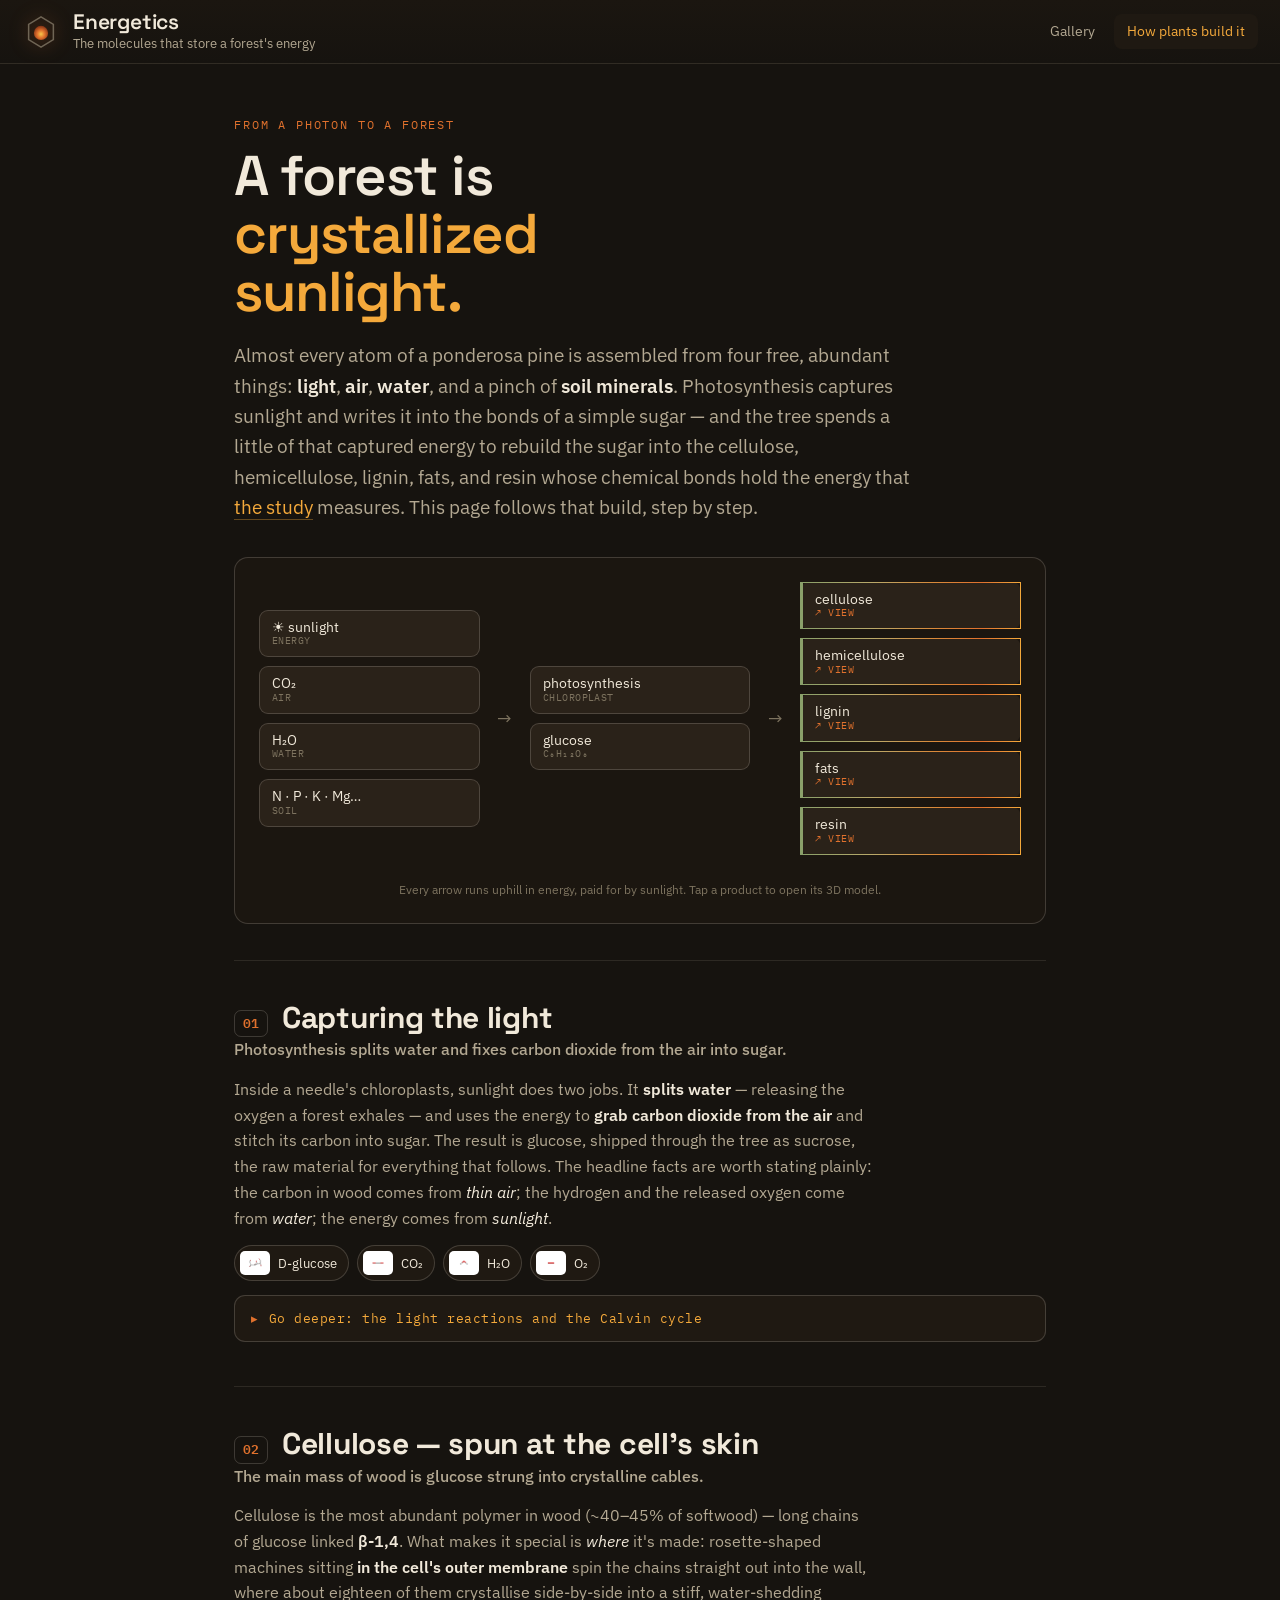
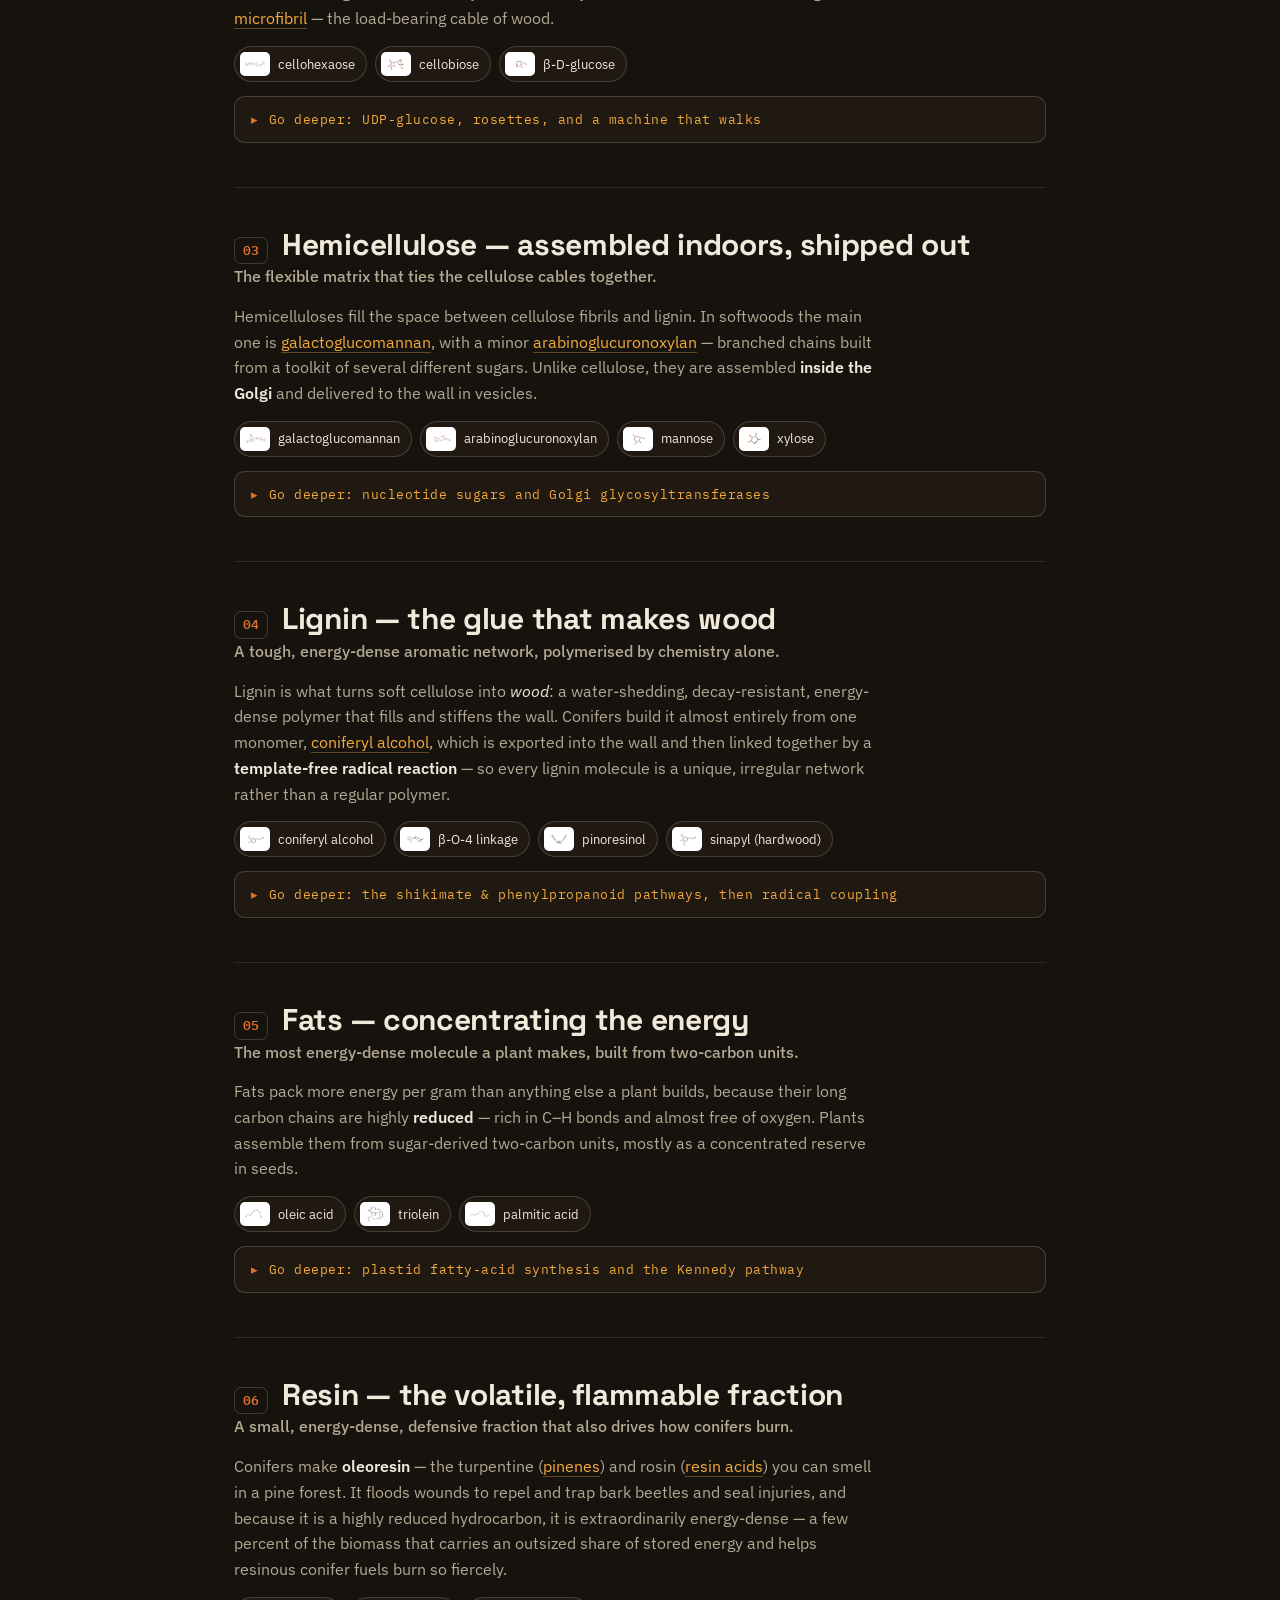
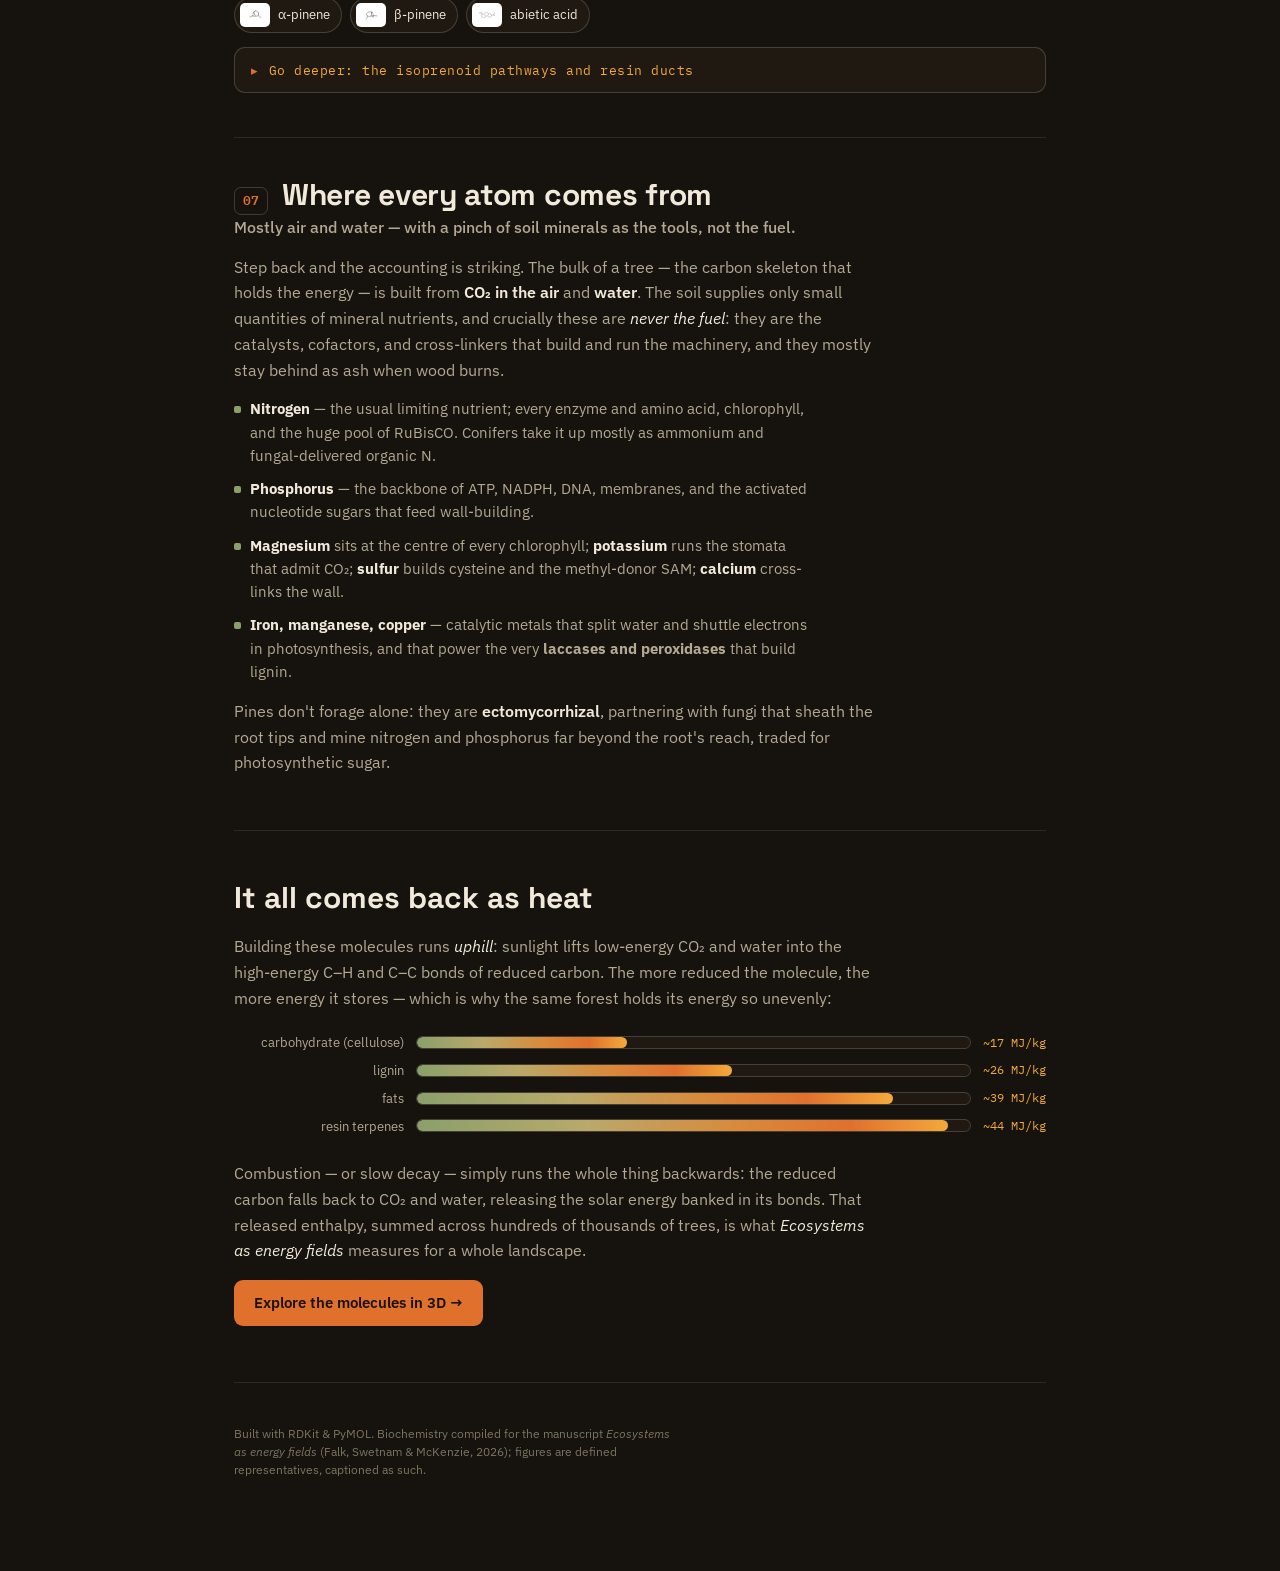
==== docs/learn.html @ 289933a5 "Add 'How plants build it' explainer page A layered biosynthesis page (docs/learn.html) covering phot" ====
<!DOCTYPE html>
<html lang="en">
<head>
<meta charset="utf-8">
<meta name="viewport" content="width=device-width, initial-scale=1">
<title>How plants build it — Energetics</title>
<meta name="description" content="How a conifer forest builds its energy-storing molecules — cellulose, hemicellulose, lignin, fats, and resin — from sunlight, air, water, and soil. Photosynthesis and the biosynthetic pathways behind 'Ecosystems as energy fields'.">
<link rel="icon" href="data:image/svg+xml,%3Csvg xmlns='http://www.w3.org/2000/svg' viewBox='0 0 40 40'%3E%3Cpolygon points='20,4 33,12 33,28 20,36 7,28 7,12' fill='none' stroke='%236f6555' stroke-width='2'/%3E%3Ccircle cx='20' cy='21' r='7.5' fill='%23e0712d'/%3E%3C/svg%3E">
<link rel="preconnect" href="https://fonts.googleapis.com">
<link rel="preconnect" href="https://fonts.gstatic.com" crossorigin>
<link href="https://fonts.googleapis.com/css2?family=Space+Grotesk:wght@400;500;600;700&family=IBM+Plex+Sans:wght@400;500;600&family=IBM+Plex+Mono:wght@400;500;600&display=swap" rel="stylesheet">
<link rel="stylesheet" href="style.css">
</head>
<body class="doc">

<header class="topbar">
  <a class="brand" href="index.html">
    <svg class="mark" viewBox="0 0 40 40" aria-hidden="true">
      <defs><radialGradient id="ember" cx="50%" cy="58%" r="60%">
        <stop offset="0%" stop-color="#f6c64b"/><stop offset="45%" stop-color="#e0712d"/><stop offset="100%" stop-color="#7c2d12"/>
      </radialGradient></defs>
      <polygon points="20,4 33,12 33,28 20,36 7,28 7,12" fill="none" stroke="#6f6555" stroke-width="1.6"/>
      <circle cx="20" cy="21" r="7.5" fill="url(#ember)"/>
    </svg>
    <div class="brand-text"><h1>Energetics</h1><p>The molecules that store a forest's energy</p></div>
  </a>
  <nav class="topnav">
    <a href="index.html">Gallery</a>
    <a href="learn.html" aria-current="page">How plants build it</a>
  </nav>
</header>

<main class="doc-main">

  <!-- HERO: the thesis -->
  <section class="hero">
    <p class="eyebrow">From a photon to a forest</p>
    <h2 class="hero-title">A forest is <em>crystallized sunlight.</em></h2>
    <p class="lede">
      Almost every atom of a ponderosa pine is assembled from four free, abundant things:
      <strong>light</strong>, <strong>air</strong>, <strong>water</strong>, and a pinch of
      <strong>soil minerals</strong>. Photosynthesis captures sunlight and writes it into the bonds of
      a simple sugar — and the tree spends a little of that captured energy to rebuild the sugar into
      the cellulose, hemicellulose, lignin, fats, and resin whose chemical bonds hold the energy that
      <a href="index.html">the study</a> measures. This page follows that build, step by step.
    </p>

    <figure class="flow" aria-label="Inputs become glucose, which becomes the energy-storing molecules of wood">
      <div class="flow-col flow-in">
        <span class="node n-sun">☀ sunlight<small>energy</small></span>
        <span class="node n-air">CO₂<small>air</small></span>
        <span class="node n-water">H₂O<small>water</small></span>
        <span class="node n-soil">N · P · K · Mg…<small>soil</small></span>
      </div>
      <span class="flow-link" aria-hidden="true"></span>
      <div class="flow-col flow-mid">
        <span class="node n-photo">photosynthesis<small>chloroplast</small></span>
        <span class="node n-glucose">glucose<small>C₆H₁₂O₆</small></span>
      </div>
      <span class="flow-link" aria-hidden="true"></span>
      <div class="flow-col flow-out">
        <a class="node out" href="index.html#cellohexaose">cellulose<small>↗ view</small></a>
        <a class="node out" href="index.html#ggm_compact">hemicellulose<small>↗ view</small></a>
        <a class="node out" href="index.html#lignin_bo4">lignin<small>↗ view</small></a>
        <a class="node out" href="index.html#triolein">fats<small>↗ view</small></a>
        <a class="node out" href="index.html#abietic_acid">resin<small>↗ view</small></a>
      </div>
      <figcaption>Every arrow runs uphill in energy, paid for by sunlight. Tap a product to open its 3D model.</figcaption>
    </figure>
  </section>

  <!-- 1. PHOTOSYNTHESIS -->
  <section class="chapter" id="photosynthesis">
    <div class="chapter-head"><span class="step">01</span><h3>Capturing the light</h3></div>
    <p class="standfirst">Photosynthesis splits water and fixes carbon dioxide from the air into sugar.</p>
    <p>
      Inside a needle's chloroplasts, sunlight does two jobs. It <strong>splits water</strong> — releasing
      the oxygen a forest exhales — and uses the energy to <strong>grab carbon dioxide from the air</strong>
      and stitch its carbon into sugar. The result is glucose, shipped through the tree as sucrose, the raw
      material for everything that follows. The headline facts are worth stating plainly: the carbon in wood
      comes from <em>thin air</em>; the hydrogen and the released oxygen come from <em>water</em>; the energy
      comes from <em>sunlight</em>.
    </p>
    <p class="molchips">
      <a class="molref" href="index.html#glc_open"><img src="img/glc_open.png" alt="">D-glucose</a>
      <a class="molref" href="index.html#co2"><img src="img/co2.png" alt="">CO₂</a>
      <a class="molref" href="index.html#h2o"><img src="img/h2o.png" alt="">H₂O</a>
      <a class="molref" href="index.html#o2"><img src="img/o2.png" alt="">O₂</a>
    </p>
    <details>
      <summary>Go deeper: the light reactions and the Calvin cycle</summary>
      <p>
        The chloroplast separates the work into two stages. In the <strong>light reactions</strong> (on the
        thylakoid membranes), chlorophyll — a porphyrin ring with a single <strong>magnesium</strong> ion at
        its heart — funnels light to two reaction centres. At Photosystem II a manganese cluster (Mn₄CaO₅)
        splits water: <span class="eq">2 H₂O → O₂ + 4 H⁺ + 4 e⁻</span>. The electrons run a "Z-scheme"
        (PSII → plastoquinone → cytochrome b6f → the copper protein plastocyanin → Photosystem I → ferredoxin),
        building <strong>NADPH</strong>, while the proton gradient drives ATP synthase to make <strong>ATP</strong>.
      </p>
      <p>
        In the <strong>Calvin cycle</strong> (in the surrounding stroma), the enzyme <strong>RuBisCO</strong>
        attaches CO₂ to a five-carbon acceptor; the product splits into two molecules of 3-phosphoglycerate,
        which ATP and NADPH reduce to the three-carbon sugar G3P. That reduction is the exact moment solar
        energy becomes chemical-bond energy. It takes six turns (≈18 ATP + 12 NADPH) to net one extra sugar;
        five of every six G3P are recycled to regenerate the acceptor. The triose sugar is exported to the
        cytosol and assembled into sucrose, with surplus carbon banked as starch.
      </p>
      <p class="myth"><strong>Common myth:</strong> the released O₂ does <em>not</em> come from CO₂ — it comes
        from the water that is split at Photosystem II.</p>
    </details>
  </section>

  <!-- 2. CELLULOSE -->
  <section class="chapter" id="cellulose">
    <div class="chapter-head"><span class="step">02</span><h3>Cellulose — spun at the cell's skin</h3></div>
    <p class="standfirst">The main mass of wood is glucose strung into crystalline cables.</p>
    <p>
      Cellulose is the most abundant polymer in wood (~40–45% of softwood) — long chains of glucose linked
      <strong>β-1,4</strong>. What makes it special is <em>where</em> it's made: rosette-shaped machines sitting
      <strong>in the cell's outer membrane</strong> spin the chains straight out into the wall, where about
      eighteen of them crystallise side-by-side into a stiff, water-shedding
      <a class="inline-link" href="index.html#cellohexaose">microfibril</a> — the load-bearing cable of wood.
    </p>
    <p class="molchips">
      <a class="molref" href="index.html#cellohexaose"><img src="img/cellohexaose.png" alt="">cellohexaose</a>
      <a class="molref" href="index.html#cellobiose"><img src="img/cellobiose.png" alt="">cellobiose</a>
      <a class="molref" href="index.html#bdglc"><img src="img/bdglc.png" alt="">β-D-glucose</a>
    </p>
    <details>
      <summary>Go deeper: UDP-glucose, rosettes, and a machine that walks</summary>
      <p>
        The actual building block isn't free glucose but <strong>UDP-glucose</strong> — "activated" glucose
        carrying its own reactive energy (made from sucrose by sucrose synthase, though recent work shows other
        routes can supply it too). Cellulose-synthase (CesA) proteins assemble into six-lobed <strong>rosettes</strong>
        in the plasma membrane — current evidence favours ≈18 subunits, built from three secondary-wall isoforms
        (conifers express the orthologous triplet in xylem). Each cycle adds one glucose to the <em>non-reducing
        end</em>, releasing UDP; because alternate units are flipped 180°, the true repeat is cellobiose, and the
        β linkage (not the α of starch) is exactly why cellulose is rigid and indigestible.
      </p>
      <p>
        As the new fibril crystallises and anchors in the wall, the resistance pushes the enzyme <em>forward</em>
        through the fluid membrane — the machine walks while the fibril stays put. Cortical microtubules beneath
        the membrane act as guide rails (via the CSI1/POM2 tether), setting the grain of the wood. This is the
        headline contrast with the matrix sugars next door, which are made indoors in the Golgi.
      </p>
    </details>
  </section>

  <!-- 3. HEMICELLULOSE -->
  <section class="chapter" id="hemicellulose">
    <div class="chapter-head"><span class="step">03</span><h3>Hemicellulose — assembled indoors, shipped out</h3></div>
    <p class="standfirst">The flexible matrix that ties the cellulose cables together.</p>
    <p>
      Hemicelluloses fill the space between cellulose fibrils and lignin. In softwoods the main one is
      <a class="inline-link" href="index.html#ggm_compact">galactoglucomannan</a>, with a minor
      <a class="inline-link" href="index.html#agx_compact">arabinoglucuronoxylan</a> — branched chains built from
      a toolkit of several different sugars. Unlike cellulose, they are assembled <strong>inside the Golgi</strong>
      and delivered to the wall in vesicles.
    </p>
    <p class="molchips">
      <a class="molref" href="index.html#ggm_compact"><img src="img/ggm_compact.png" alt="">galactoglucomannan</a>
      <a class="molref" href="index.html#agx_compact"><img src="img/agx_compact.png" alt="">arabinoglucuronoxylan</a>
      <a class="molref" href="index.html#bdman"><img src="img/bdman.png" alt="">mannose</a>
      <a class="molref" href="index.html#bdxyl"><img src="img/bdxyl.png" alt="">xylose</a>
    </p>
    <details>
      <summary>Go deeper: nucleotide sugars and Golgi glycosyltransferases</summary>
      <p>
        First the cytosol builds a set of <strong>activated nucleotide sugars</strong> from the central hub
        UDP-glucose: UDP-galactose, UDP-glucuronic acid → UDP-xylose → UDP-arabinose, plus GDP-mannose from the
        fructose-6-phosphate pool. These are imported into the Golgi, where the chains are polymerised and
        decorated. The galactoglucomannan backbone is built by a <strong>cellulose-synthase-<em>like</em></strong>
        enzyme (CSLA, using GDP-sugars) — but the xylan backbone is built by entirely different families
        (GT43/GT47), and the branches are added by yet others: galactose, 4-O-methyl-glucuronic acid (its methyl
        from the cofactor SAM), and arabinofuranose, plus O-acetyl groups from acetyl-CoA.
      </p>
      <p class="myth"><strong>Worth knowing:</strong> all these sugars share the same (CH₂O)ₙ make-up, so a
        mannose-rich matrix is no more energy-dense than a xylose-rich one. Conifer wood burns hot because of its
        <em>lignin and resin</em>, not its hemicellulose.</p>
    </details>
  </section>

  <!-- 4. LIGNIN -->
  <section class="chapter" id="lignin">
    <div class="chapter-head"><span class="step">04</span><h3>Lignin — the glue that makes wood</h3></div>
    <p class="standfirst">A tough, energy-dense aromatic network, polymerised by chemistry alone.</p>
    <p>
      Lignin is what turns soft cellulose into <em>wood</em>: a water-shedding, decay-resistant, energy-dense
      polymer that fills and stiffens the wall. Conifers build it almost entirely from one monomer,
      <a class="inline-link" href="index.html#coniferyl">coniferyl alcohol</a>, which is exported into the wall
      and then linked together by a <strong>template-free radical reaction</strong> — so every lignin molecule is
      a unique, irregular network rather than a regular polymer.
    </p>
    <p class="molchips">
      <a class="molref" href="index.html#coniferyl"><img src="img/coniferyl.png" alt="">coniferyl alcohol</a>
      <a class="molref" href="index.html#lignin_bo4"><img src="img/lignin_bo4.png" alt="">β-O-4 linkage</a>
      <a class="molref" href="index.html#lignin_bb"><img src="img/lignin_bb.png" alt="">pinoresinol</a>
      <a class="molref" href="index.html#sinapyl"><img src="img/sinapyl.png" alt="">sinapyl (hardwood)</a>
    </p>
    <details>
      <summary>Go deeper: the shikimate &amp; phenylpropanoid pathways, then radical coupling</summary>
      <p>
        <strong>Stage 1 — make the amino acid.</strong> In plastids, the seven-step shikimate pathway condenses
        two photosynthetic intermediates (PEP and erythrose-4-phosphate) into the amino acid
        <strong>phenylalanine</strong> (its nitrogen drawn from soil). Animals lack this pathway — which is why
        phenylalanine is "essential" in our diet, and why the herbicide glyphosate, which blocks one shikimate
        enzyme, kills plants but not us.
      </p>
      <p>
        <strong>Stage 2 — the phenylpropanoid trunk.</strong> PAL strips the amino group (→ cinnamic acid); a
        P450 enzyme adds a hydroxyl (→ p-coumaric acid, using O₂); 4CL attaches coenzyme A.
        <strong>Stage 3 — the monolignol branch.</strong> A methyl group from the cofactor SAM installs the single
        methoxyl that defines a <em>guaiacyl</em> unit, and two NADPH-driven reductions finish
        <strong>coniferyl alcohol</strong>. Softwoods make essentially no <a class="inline-link" href="index.html#sinapyl">sinapyl
        (syringyl) alcohol</a> because they lack the enzyme F5H — which is exactly why softwood lignin is guaiacyl-rich.
      </p>
      <p>
        <strong>In the wall</strong>, copper <strong>laccases</strong> (using O₂) and iron
        <strong>peroxidases</strong> (using H₂O₂) pull one electron off each monomer's phenol, making a radical;
        two radicals couple — most often at the <a class="inline-link" href="index.html#lignin_bo4">β-O-4 ether</a>,
        also β-5, β-β, and 5-5. There's no DNA template, so the bonds form by chemistry alone, giving a different,
        irregular network every time — though "dirigent" proteins can steer specific couplings (such as the
        symmetric <a class="inline-link" href="index.html#lignin_bb">pinoresinol</a>). Because lignin's aromatic
        rings are far more reduced than sugar rings, it is the most energy-dense major fraction of wood
        (~23–26 MJ/kg).
      </p>
    </details>
  </section>

  <!-- 5. FATS -->
  <section class="chapter" id="fats">
    <div class="chapter-head"><span class="step">05</span><h3>Fats — concentrating the energy</h3></div>
    <p class="standfirst">The most energy-dense molecule a plant makes, built from two-carbon units.</p>
    <p>
      Fats pack more energy per gram than anything else a plant builds, because their long carbon chains are
      highly <strong>reduced</strong> — rich in C–H bonds and almost free of oxygen. Plants assemble them from
      sugar-derived two-carbon units, mostly as a concentrated reserve in seeds.
    </p>
    <p class="molchips">
      <a class="molref" href="index.html#oleic_acid"><img src="img/oleic_acid.png" alt="">oleic acid</a>
      <a class="molref" href="index.html#triolein"><img src="img/triolein.png" alt="">triolein</a>
      <a class="molref" href="index.html#palmitic_acid"><img src="img/palmitic_acid.png" alt="">palmitic acid</a>
    </p>
    <details>
      <summary>Go deeper: plastid fatty-acid synthesis and the Kennedy pathway</summary>
      <p>
        Sugar is broken down to <strong>acetyl-CoA</strong>, and fatty acids are built <strong>inside the
        plastid</strong> by a bacteria-like assembly line. The committed step is acetyl-CoA carboxylase (making
        malonyl-CoA); condensing enzymes then add two carbons per cycle — each followed by NADPH-driven reductions
        — up to 16- and 18-carbon saturated chains. The first double bond, which makes
        <a class="inline-link" href="index.html#oleic_acid">oleic acid</a>, is added by a separate soluble
        <strong>stearoyl-ACP Δ9 desaturase</strong>. The chains are then exported to the endoplasmic reticulum
        and assembled three-at-a-time onto a glycerol backbone (the Kennedy pathway) to make a
        <a class="inline-link" href="index.html#triolein">triacylglycerol</a>, stored in oil bodies. Conifers add
        an unusual signature: a Δ5 desaturase makes "pinolenic"-type fatty acids found almost nowhere else.
      </p>
      <p class="myth"><strong>Why so energy-rich:</strong> combustion energy tracks how reduced a molecule is.
        Fats yield ~37–39 kJ/g versus ~16–17 kJ/g for carbohydrates, whose ring carbons already each carry an
        oxygen.</p>
    </details>
  </section>

  <!-- 6. EXTRACTIVES -->
  <section class="chapter" id="extractives">
    <div class="chapter-head"><span class="step">06</span><h3>Resin — the volatile, flammable fraction</h3></div>
    <p class="standfirst">A small, energy-dense, defensive fraction that also drives how conifers burn.</p>
    <p>
      Conifers make <strong>oleoresin</strong> — the turpentine (<a class="inline-link" href="index.html#alpha_pinene">pinenes</a>)
      and rosin (<a class="inline-link" href="index.html#abietic_acid">resin acids</a>) you can smell in a pine
      forest. It floods wounds to repel and trap bark beetles and seal injuries, and because it is a highly
      reduced hydrocarbon, it is extraordinarily energy-dense — a few percent of the biomass that carries an
      outsized share of stored energy and helps resinous conifer fuels burn so fiercely.
    </p>
    <p class="molchips">
      <a class="molref" href="index.html#alpha_pinene"><img src="img/alpha_pinene.png" alt="">α-pinene</a>
      <a class="molref" href="index.html#beta_pinene"><img src="img/beta_pinene.png" alt="">β-pinene</a>
      <a class="molref" href="index.html#abietic_acid"><img src="img/abietic_acid.png" alt="">abietic acid</a>
    </p>
    <details>
      <summary>Go deeper: the isoprenoid pathways and resin ducts</summary>
      <p>
        Terpenoids are built from a universal five-carbon unit (isopentenyl diphosphate) made by two routes — the
        <strong>MEP pathway</strong> in plastids and the <strong>MVA pathway</strong> in the cytosol. Joining these
        units gives a C10 precursor that <em>terpene synthases</em> cyclise into the
        <a class="inline-link" href="index.html#alpha_pinene">pinenes</a> (conifer versions unusually need
        manganese), and a C20 precursor that a bifunctional diterpene synthase folds into abietadiene; cytochrome
        P450 enzymes then oxidise it to <a class="inline-link" href="index.html#abietic_acid">resin acids</a> like
        abietic acid. The finished oleoresin is stored under pressure in a network of <strong>resin ducts</strong>
        lined by living cells, and the whole system is switched up by wound signals (jasmonate) — making resin a
        regulated immune response. At ~40–44 MJ/kg, in the range of petroleum fuels, it is costly to make, so the
        tree is deliberately banking captured energy into a high-density defensive reserve.
      </p>
    </details>
  </section>

  <!-- 7. NUTRIENTS -->
  <section class="chapter" id="nutrients">
    <div class="chapter-head"><span class="step">07</span><h3>Where every atom comes from</h3></div>
    <p class="standfirst">Mostly air and water — with a pinch of soil minerals as the tools, not the fuel.</p>
    <p>
      Step back and the accounting is striking. The bulk of a tree — the carbon skeleton that holds the energy —
      is built from <strong>CO₂ in the air</strong> and <strong>water</strong>. The soil supplies only small
      quantities of mineral nutrients, and crucially these are <em>never the fuel</em>: they are the catalysts,
      cofactors, and cross-linkers that build and run the machinery, and they mostly stay behind as ash when wood
      burns.
    </p>
    <ul class="nutrients">
      <li><b>Nitrogen</b> — the usual limiting nutrient; every enzyme and amino acid, chlorophyll, and the huge
        pool of RuBisCO. Conifers take it up mostly as ammonium and fungal-delivered organic N.</li>
      <li><b>Phosphorus</b> — the backbone of ATP, NADPH, DNA, membranes, and the activated nucleotide sugars that
        feed wall-building.</li>
      <li><b>Magnesium</b> sits at the centre of every chlorophyll; <b>potassium</b> runs the stomata that admit
        CO₂; <b>sulfur</b> builds cysteine and the methyl-donor SAM; <b>calcium</b> cross-links the wall.</li>
      <li><b>Iron, manganese, copper</b> — catalytic metals that split water and shuttle electrons in
        photosynthesis, and that power the very <strong>laccases and peroxidases</strong> that build lignin.</li>
    </ul>
    <p>
      Pines don't forage alone: they are <strong>ectomycorrhizal</strong>, partnering with fungi that sheath the
      root tips and mine nitrogen and phosphorus far beyond the root's reach, traded for photosynthetic sugar.
    </p>
  </section>

  <!-- CLOSING: energy tie-back -->
  <section class="closing">
    <h3>It all comes back as heat</h3>
    <p>
      Building these molecules runs <em>uphill</em>: sunlight lifts low-energy CO₂ and water into the high-energy
      C–H and C–C bonds of reduced carbon. The more reduced the molecule, the more energy it stores — which is why
      the same forest holds its energy so unevenly:
    </p>
    <div class="hhv-compare" aria-label="Approximate higher heating value by component">
      <div class="hhv-row"><span class="hhv-lab">carbohydrate (cellulose)</span><span class="hhv-bar"><i style="width:38%"></i></span><span class="hhv-val">~17 MJ/kg</span></div>
      <div class="hhv-row"><span class="hhv-lab">lignin</span><span class="hhv-bar"><i style="width:57%"></i></span><span class="hhv-val">~26 MJ/kg</span></div>
      <div class="hhv-row"><span class="hhv-lab">fats</span><span class="hhv-bar"><i style="width:86%"></i></span><span class="hhv-val">~39 MJ/kg</span></div>
      <div class="hhv-row"><span class="hhv-lab">resin terpenes</span><span class="hhv-bar"><i style="width:96%"></i></span><span class="hhv-val">~44 MJ/kg</span></div>
    </div>
    <p>
      Combustion — or slow decay — simply runs the whole thing backwards: the reduced carbon falls back to CO₂
      and water, releasing the solar energy banked in its bonds. That released enthalpy, summed across hundreds of
      thousands of trees, is what <em>Ecosystems as energy fields</em> measures for a whole landscape.
    </p>
    <p class="closing-cta">
      <a class="btn-primary" href="index.html">Explore the molecules in 3D →</a>
    </p>
  </section>

  <footer class="doc-foot">
    <p>Built with RDKit &amp; PyMOL. Biochemistry compiled for the manuscript
       <em>Ecosystems as energy fields</em> (Falk, Swetnam &amp; McKenzie, 2026); figures are defined
       representatives, captioned as such.</p>
  </footer>

</main>
</body>
</html>
---- docs/style.css ----
/* Energetics — heartwood-char palette, ember = energy, moss = living biomass.
   Type: Space Grotesk (display) · IBM Plex Sans (UI) · IBM Plex Mono (data). */

:root{
  --char:#16130f;        /* burnt-heartwood near-black (app bg) */
  --bark:#1f1912;        /* panel */
  --bark-2:#2a2219;      /* raised / hover */
  --bark-3:#352b20;      /* active */
  --paper:#f1e9da;       /* warm pale text */
  --paper-dim:#b3a892;   /* muted text */
  --paper-faint:#7d735f; /* faintest text */
  --line:rgba(241,233,218,.10);
  --line-2:rgba(241,233,218,.18);

  --ember:#e0712d;       /* primary accent — energy/fire */
  --flame:#f4a93b;       /* hot highlight */
  --moss:#8aa06a;        /* living biomass / low-energy */

  --radius:10px;
  --sidebar-w:300px;
  --topbar-h:64px;

  /* energy gradient: cool moss (structural carbs) -> hot ember (lipids/terpenes) */
  --grad-energy:linear-gradient(90deg,#8aa06a 0%,#b9a96a 32%,#d98a3a 60%,#e0712d 82%,#f4a93b 100%);
}

*{box-sizing:border-box}
html,body{height:100%}
body{
  margin:0; background:var(--char); color:var(--paper);
  font-family:"IBM Plex Sans",system-ui,sans-serif;
  font-size:15px; line-height:1.5; -webkit-font-smoothing:antialiased;
  text-rendering:optimizeLegibility;
}
h1,h2{font-family:"Space Grotesk",sans-serif; margin:0; font-weight:600; letter-spacing:-.01em}
a{color:inherit}
::selection{background:rgba(224,113,45,.32)}

/* ---------- top bar ---------- */
.topbar{
  height:var(--topbar-h); display:flex; align-items:center; justify-content:space-between;
  gap:16px; padding:0 22px; border-bottom:1px solid var(--line);
  background:linear-gradient(180deg,#1b1610,#16130f);
  position:sticky; top:0; z-index:20;
}
.brand{display:flex; align-items:center; gap:13px; min-width:0}
.mark{width:38px; height:38px; flex:0 0 auto; filter:drop-shadow(0 0 10px rgba(224,113,45,.35))}
.brand-text h1{font-size:21px; line-height:1}
.brand-text p{margin:2px 0 0; font-size:12.5px; color:var(--paper-dim)}
.topbar-meta{display:flex; align-items:center; gap:18px; flex:0 0 auto}
.meta-stat{font-family:"IBM Plex Mono",monospace; font-size:11.5px; color:var(--paper-faint);
  text-transform:uppercase; letter-spacing:.08em}
.paper-link{font-size:13px; color:var(--paper-dim); text-decoration:none; padding-bottom:1px;
  border-bottom:1px solid var(--line-2); transition:color .15s,border-color .15s}
.paper-link:hover{color:var(--flame); border-color:var(--flame)}

/* ---------- layout ---------- */
.layout{display:grid; grid-template-columns:var(--sidebar-w) 1fr; height:calc(100vh - var(--topbar-h))}

/* ---------- sidebar ---------- */
.sidebar{border-right:1px solid var(--line); background:var(--bark);
  display:flex; flex-direction:column; min-height:0}
.search-wrap{padding:14px 14px 10px}
#search{
  width:100%; padding:9px 12px; border-radius:8px; border:1px solid var(--line-2);
  background:var(--char); color:var(--paper); font-family:inherit; font-size:13.5px;
}
#search::placeholder{color:var(--paper-faint)}
#search:focus{outline:none; border-color:var(--ember); box-shadow:0 0 0 3px rgba(224,113,45,.14)}

.nav{overflow-y:auto; flex:1; padding:2px 8px 10px; scrollbar-width:thin;
  scrollbar-color:var(--bark-3) transparent}
.nav::-webkit-scrollbar{width:9px}
.nav::-webkit-scrollbar-thumb{background:var(--bark-3); border-radius:8px}

.cat{margin-top:10px}
.cat-head{display:flex; align-items:center; gap:8px; padding:5px 8px 5px 6px;
  font-family:"IBM Plex Mono",monospace; font-size:10.5px; letter-spacing:.11em;
  text-transform:uppercase; color:var(--paper-dim)}
.cat-dot{width:8px; height:8px; border-radius:2px; flex:0 0 auto}
.cat-count{margin-left:auto; color:var(--paper-faint); font-size:10px}

.mol{display:flex; align-items:center; gap:10px; width:100%; text-align:left;
  padding:7px 8px; border-radius:8px; border:1px solid transparent; cursor:pointer;
  background:transparent; color:var(--paper); font-family:inherit; transition:background .12s,border-color .12s}
.mol:hover{background:var(--bark-2)}
.mol.active{background:var(--bark-3); border-color:var(--line-2)}
.mol-thumb{width:38px; height:30px; border-radius:5px; flex:0 0 auto; object-fit:cover;
  background:#fff; border:1px solid var(--line-2)}
.mol-meta{min-width:0; flex:1; display:flex; flex-direction:column; gap:1px}
.mol-nm{font-size:13px; line-height:1.2; white-space:nowrap; overflow:hidden; text-overflow:ellipsis}
.mol-fm{font-family:"IBM Plex Mono",monospace; font-size:10.5px; color:var(--paper-faint);
  white-space:nowrap; overflow:hidden; text-overflow:ellipsis}
.mol-energy{width:4px; align-self:stretch; border-radius:3px; flex:0 0 auto; opacity:.85}

.sidebar-foot{margin:0; padding:10px 14px; border-top:1px solid var(--line);
  font-size:11px; color:var(--paper-faint); display:flex; align-items:center; gap:6px}
.legend-swatch{display:inline-block; width:46px; height:7px; border-radius:4px; background:var(--grad-energy)}

/* ---------- stage ---------- */
.stage{display:flex; flex-direction:column; min-width:0; min-height:0}
.stage-head{display:flex; align-items:flex-start; justify-content:space-between; gap:16px;
  padding:16px 22px 12px}
.mol-id{min-width:0}
#molName{font-size:22px; line-height:1.15}
.mol-sub{display:flex; align-items:center; gap:12px; margin-top:5px; flex-wrap:wrap}
.formula{font-family:"IBM Plex Mono",monospace; font-size:13px; color:var(--flame)}
.tag{font-family:"IBM Plex Mono",monospace; font-size:10.5px; letter-spacing:.07em; text-transform:uppercase;
  color:var(--paper-dim); border:1px solid var(--line-2); border-radius:99px; padding:2px 9px}

.engine-toggle{display:inline-flex; background:var(--bark); border:1px solid var(--line-2);
  border-radius:9px; padding:3px; flex:0 0 auto}
.eng{font-family:"IBM Plex Mono",monospace; font-size:12px; color:var(--paper-dim);
  background:transparent; border:0; padding:6px 13px; border-radius:6px; cursor:pointer; transition:.14s}
.eng:hover{color:var(--paper)}
.eng[aria-pressed="true"]{background:var(--ember); color:#1a1208; font-weight:600}

/* viewer */
.viewport{position:relative; flex:1; margin:0 22px; border-radius:var(--radius);
  border:1px solid var(--line-2); overflow:hidden; min-height:240px;
  background:#0d0b08;}
body[data-viewer-bg="light"] .viewport{background:#fbfaf7}
.engine-host{position:absolute; inset:0}
.engine-host canvas{display:block}
/* tame Mol*'s own chrome inside our embedded host — we provide our own controls */
.engine-host .msp-viewport-controls,
.engine-host .msp-viewport-top-right-controls{display:none !important}
.viewport-empty{position:absolute; inset:0; display:flex; flex-direction:column; gap:12px;
  align-items:center; justify-content:center; color:var(--paper-faint); text-align:center; padding:24px}
.viewport-empty p{max-width:280px; margin:0; font-size:13.5px}

.stage-controls{display:flex; align-items:center; gap:8px; padding:12px 22px; flex-wrap:wrap}
.ctl{font-family:"IBM Plex Sans",sans-serif; font-size:12.5px; color:var(--paper);
  background:var(--bark); border:1px solid var(--line-2); border-radius:8px; padding:7px 12px;
  cursor:pointer; text-decoration:none; transition:.14s}
.ctl:hover{background:var(--bark-2); border-color:var(--paper-faint)}
.ctl[aria-pressed="true"]{background:var(--moss); color:#15180e; border-color:transparent; font-weight:600}
.ctl-hint{margin-left:auto; font-family:"IBM Plex Mono",monospace; font-size:11px; color:var(--paper-faint)}

/* ---------- readout (signature energy gauge + facts) ---------- */
.readout{display:grid; grid-template-columns:1.1fr 1fr; gap:16px 30px; padding:6px 22px 22px;
  border-top:1px solid var(--line); margin-top:4px}
.energy{grid-column:1 / -1}
.energy-head{display:flex; align-items:baseline; justify-content:space-between; margin-bottom:8px}
.energy-head label{font-family:"IBM Plex Mono",monospace; font-size:10.5px; letter-spacing:.09em;
  text-transform:uppercase; color:var(--paper-dim)}
.hhv-num{font-family:"Space Grotesk",sans-serif; font-size:19px; font-weight:600; color:var(--flame)}
.gauge{position:relative; height:14px; border-radius:8px; background:var(--bark);
  border:1px solid var(--line-2); overflow:hidden}
.gauge-fill{position:absolute; left:0; top:0; bottom:0; width:0; border-radius:8px 0 0 8px;
  background:var(--grad-energy); transition:width .6s cubic-bezier(.2,.7,.2,1)}
.gauge-ref{position:absolute; top:-4px; bottom:-4px; width:2px; background:var(--paper);
  opacity:.55; transform:translateX(-1px)}
.gauge-ref::after{content:"whole-tree mean"; position:absolute; top:-15px; left:50%;
  transform:translateX(-50%); white-space:nowrap; font-family:"IBM Plex Mono",monospace;
  font-size:9px; color:var(--paper-faint)}
.gauge-cap{margin:7px 0 0; font-size:11.5px; color:var(--paper-faint)}

.facts{margin:0; display:grid; grid-template-columns:auto 1fr; gap:6px 14px; align-content:start}
.facts dt{font-family:"IBM Plex Mono",monospace; font-size:10.5px; letter-spacing:.06em;
  text-transform:uppercase; color:var(--paper-faint); align-self:center}
.facts dd{margin:0; font-size:13px; color:var(--paper); word-break:break-word}
.facts dd.mono{font-family:"IBM Plex Mono",monospace; font-size:11.5px; color:var(--paper-dim)}
.note{grid-column:1 / -1; margin:2px 0 0; font-size:12.5px; color:var(--paper-dim);
  border-left:2px solid var(--ember); padding-left:11px}

/* ---------- top nav (shared) ---------- */
a.brand{text-decoration:none; color:inherit}
.topnav{display:flex; gap:6px; align-items:center}
.topnav a{font-family:"IBM Plex Sans",sans-serif; font-size:13.5px; color:var(--paper-dim);
  text-decoration:none; padding:7px 13px; border-radius:8px; transition:.14s}
.topnav a:hover{color:var(--paper); background:var(--bark-2)}
.topnav a[aria-current="page"]{color:var(--flame); background:var(--bark)}

/* ===================================================================== */
/* Explainer page (learn.html)                                           */
/* ===================================================================== */
body.doc{overflow-y:auto}
.doc-main{max-width:860px; margin:0 auto; padding:0 24px 80px}

/* hero / thesis */
.hero{padding:52px 0 30px; border-bottom:1px solid var(--line)}
.eyebrow{font-family:"IBM Plex Mono",monospace; font-size:11.5px; letter-spacing:.16em;
  text-transform:uppercase; color:var(--ember); margin:0 0 14px}
.hero-title{font-size:clamp(34px,6vw,56px); line-height:1.03; letter-spacing:-.02em; max-width:14ch}
.hero-title em{font-style:normal; color:var(--flame)}
.lede{font-size:clamp(16px,2.2vw,19px); line-height:1.6; color:var(--paper-dim); max-width:62ch; margin:20px 0 0}
.lede strong{color:var(--paper); font-weight:600}
.lede a, .inline-link{color:var(--flame); text-decoration:none; border-bottom:1px solid rgba(244,169,59,.35)}
.lede a:hover, .inline-link:hover{border-color:var(--flame)}

/* flow diagram (the signature) */
.flow{display:flex; align-items:center; gap:12px; margin:34px 0 6px; padding:24px;
  background:#1b1610; border:1px solid var(--line-2); border-radius:14px; flex-wrap:wrap}
.flow-col{display:flex; flex-direction:column; gap:9px; flex:1; min-width:0}
.flow .node{position:relative; display:flex; flex-direction:column; gap:1px;
  padding:9px 12px; border-radius:9px; background:var(--bark-2); border:1px solid var(--line-2);
  font-family:"IBM Plex Sans",sans-serif; font-size:13.5px; color:var(--paper); text-decoration:none; line-height:1.15}
.flow .node small{font-family:"IBM Plex Mono",monospace; font-size:9.5px; letter-spacing:.05em;
  text-transform:uppercase; color:var(--paper-faint)}
.n-sun{border-left:3px solid var(--flame)}
.n-air{border-left:3px solid #9aa7b0}
.n-water{border-left:3px solid #6f93a8}
.n-soil{border-left:3px solid var(--moss)}
.n-photo{background:var(--bark-3); border-left:3px solid var(--ember)}
.n-glucose{background:var(--bark-3); border-left:3px solid var(--flame)}
.flow .out{border-left:3px solid transparent; border-image:var(--grad-energy) 1; transition:.14s}
.flow .out small{color:var(--ember)}
.flow .out:hover{background:var(--bark-3); transform:translateX(2px)}
.flow-link{flex:0 0 26px; align-self:center; text-align:center; color:var(--paper-faint); font-size:18px}
.flow-link::before{content:"→"}
.flow figcaption{flex-basis:100%; margin-top:14px; font-size:12px; color:var(--paper-faint); text-align:center}

/* chapters */
.chapter{padding:40px 0; border-bottom:1px solid var(--line)}
.chapter-head{display:flex; align-items:baseline; gap:14px}
.step{font-family:"IBM Plex Mono",monospace; font-size:13px; color:var(--ember); font-weight:600;
  border:1px solid var(--line-2); border-radius:7px; padding:3px 8px; flex:0 0 auto}
.chapter-head h3{font-family:"Space Grotesk",sans-serif; font-size:clamp(22px,3.4vw,30px); margin:0;
  letter-spacing:-.01em; line-height:1.1}
.standfirst{font-size:17px; color:var(--flame); margin:14px 0 10px; font-weight:500}
.chapter p{font-size:15.5px; line-height:1.66; color:var(--paper-dim); max-width:64ch; margin:0 0 14px}
.chapter p strong{color:var(--paper); font-weight:600}
.chapter p em{color:var(--paper); font-style:italic}

/* molecule cross-link chips */
.molchips{display:flex; flex-wrap:wrap; gap:8px; max-width:none !important}
.molref{display:inline-flex; align-items:center; gap:8px; padding:5px 11px 5px 5px; border-radius:99px;
  background:var(--bark); border:1px solid var(--line-2); text-decoration:none; color:var(--paper);
  font-size:12.5px; transition:.14s}
.molref img{width:30px; height:24px; object-fit:cover; border-radius:5px; background:#fff; flex:0 0 auto}
.molref:hover{background:var(--bark-2); border-color:var(--ember); color:var(--flame)}

/* "go deeper" disclosures */
details{margin:8px 0 4px; background:var(--bark); border:1px solid var(--line-2); border-radius:11px;
  overflow:hidden}
summary{cursor:pointer; list-style:none; padding:13px 16px; font-family:"IBM Plex Mono",monospace;
  font-size:12.5px; letter-spacing:.04em; color:var(--flame); display:flex; align-items:center; gap:10px}
summary::-webkit-details-marker{display:none}
summary::before{content:"▸"; color:var(--ember); transition:transform .18s}
details[open] summary::before{transform:rotate(90deg)}
summary:hover{background:var(--bark-2)}
details > p, details > ul{padding:0 18px; margin:0 0 14px; font-size:14.5px; line-height:1.62; color:var(--paper-dim); max-width:64ch}
details > p:first-of-type{padding-top:4px}
details p strong{color:var(--paper)}
details p em{color:var(--paper-dim); font-style:italic}
.eq{font-family:"IBM Plex Mono",monospace; font-size:13px; color:var(--flame); white-space:nowrap}
.myth{border-left:2px solid var(--moss); margin-left:18px !important; padding-left:12px !important;
  font-size:13.5px !important}
.myth strong{color:var(--moss) !important}

/* nutrient list */
.nutrients{list-style:none; padding:0; margin:6px 0 16px; display:grid; gap:10px; max-width:64ch}
.nutrients li{padding-left:16px; position:relative; font-size:15px; line-height:1.55; color:var(--paper-dim)}
.nutrients li::before{content:""; position:absolute; left:0; top:9px; width:7px; height:7px; border-radius:2px;
  background:var(--moss)}
.nutrients b{color:var(--paper)}

/* closing + energy comparison */
.closing{padding:44px 0 10px}
.closing h3{font-family:"Space Grotesk",sans-serif; font-size:clamp(22px,3.4vw,30px); margin:0 0 14px}
.closing p{font-size:15.5px; line-height:1.66; color:var(--paper-dim); max-width:64ch; margin:0 0 16px}
.closing em{color:var(--paper); font-style:italic}
.hhv-compare{display:grid; gap:9px; margin:22px 0 26px}
.hhv-row{display:grid; grid-template-columns:170px 1fr auto; align-items:center; gap:12px}
.hhv-lab{font-size:12.5px; color:var(--paper-dim); text-align:right}
.hhv-bar{height:13px; border-radius:7px; background:var(--bark); border:1px solid var(--line-2); overflow:hidden}
.hhv-bar i{display:block; height:100%; background:var(--grad-energy); border-radius:7px}
.hhv-val{font-family:"IBM Plex Mono",monospace; font-size:12px; color:var(--flame)}
.closing-cta{margin-top:8px}
.btn-primary{display:inline-block; background:var(--ember); color:#1a1208; font-weight:600; font-size:14.5px;
  text-decoration:none; padding:11px 20px; border-radius:9px; transition:.14s}
.btn-primary:hover{background:var(--flame)}
.doc-foot{padding:30px 0 0; border-top:1px solid var(--line); margin-top:30px}
.doc-foot p{font-size:12px; color:var(--paper-faint); max-width:64ch}
.doc-foot em{font-style:italic}

@media (max-width:760px){
  .flow{flex-direction:column; align-items:stretch}
  .flow-col{flex:none}
  .flow-link{transform:rotate(90deg); align-self:center}
  .hhv-row{grid-template-columns:120px 1fr auto}
  .hhv-lab{font-size:11px}
}

/* ---------- responsive ---------- */
@media (max-width:820px){
  .topnav a{padding:6px 9px; font-size:12.5px}
  :root{--sidebar-w:100%}
  .layout{grid-template-columns:1fr; height:auto}
  .sidebar{border-right:0; border-bottom:1px solid var(--line); max-height:46vh}
  .stage{min-height:80vh}
  .viewport{min-height:340px}
  .readout{grid-template-columns:1fr}
  .topbar-meta .meta-stat{display:none}
}
@media (prefers-reduced-motion:reduce){
  *{transition:none !important; animation:none !important}
}
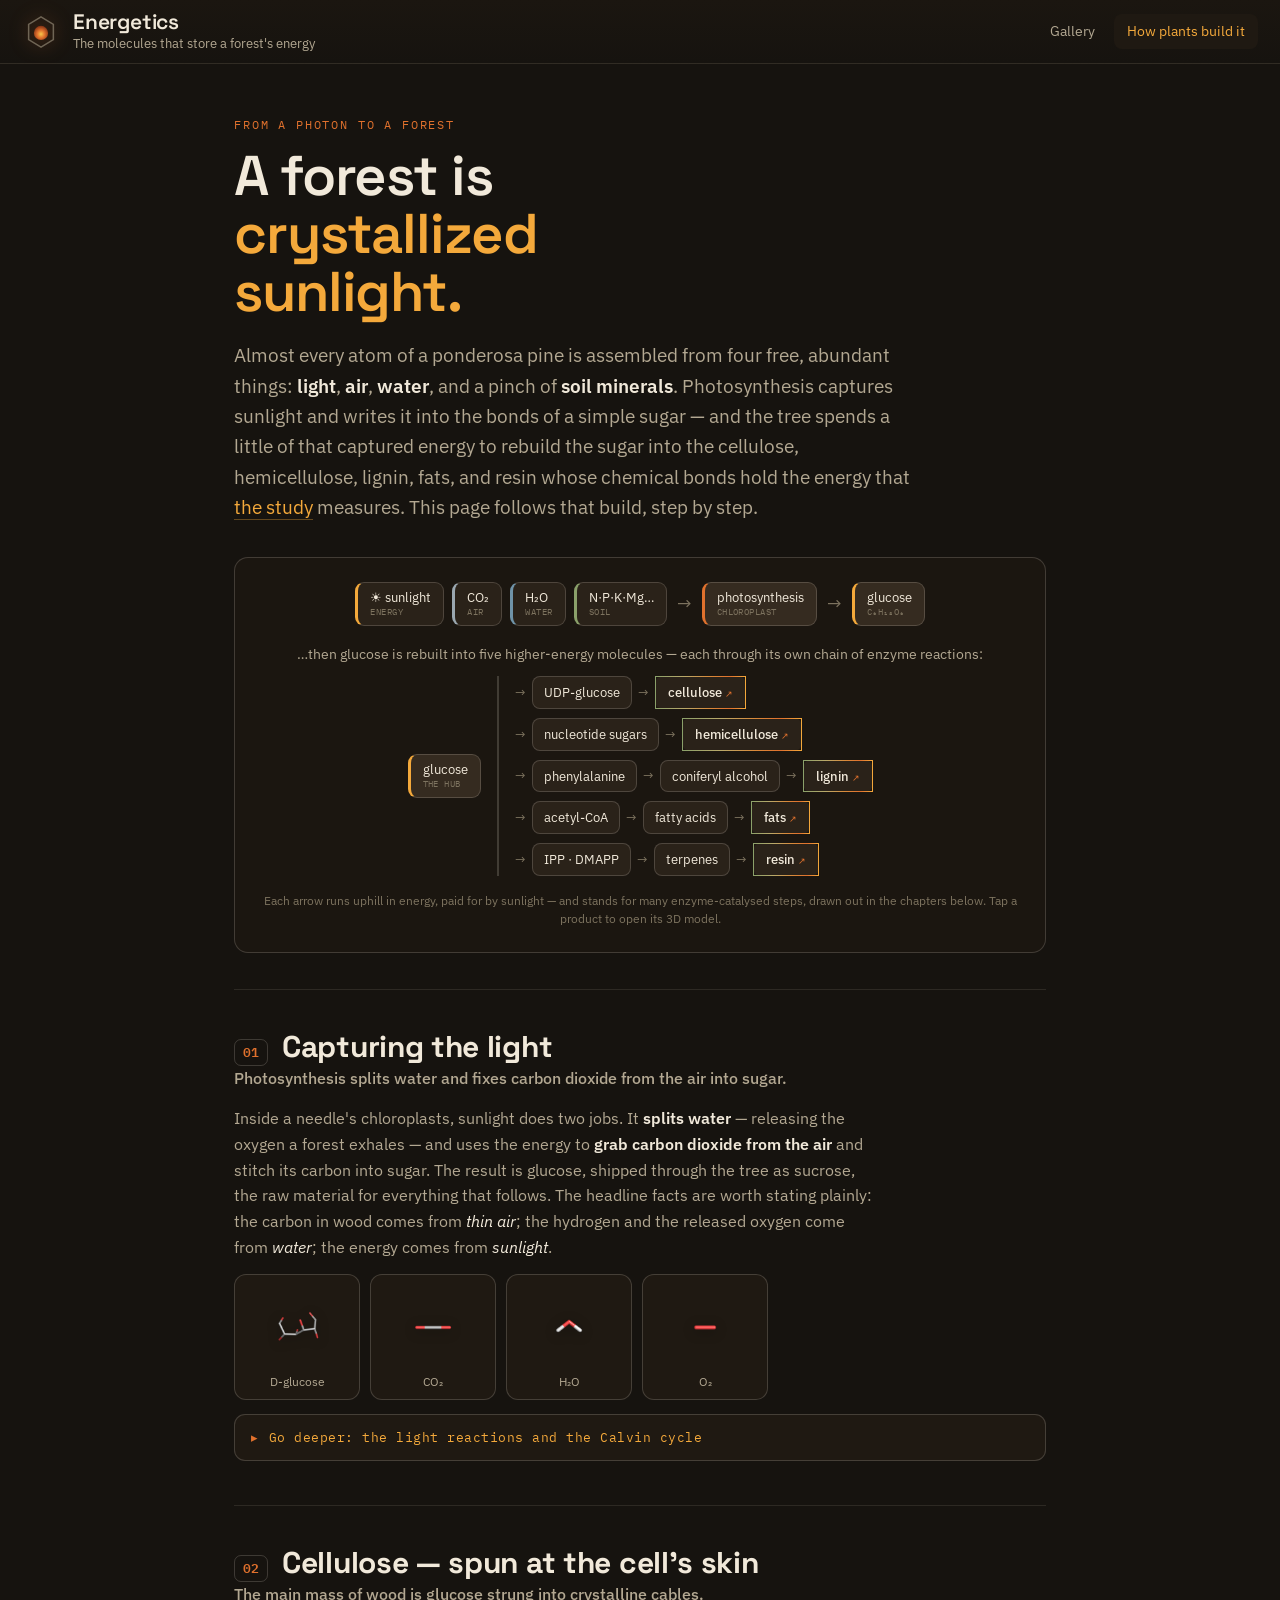
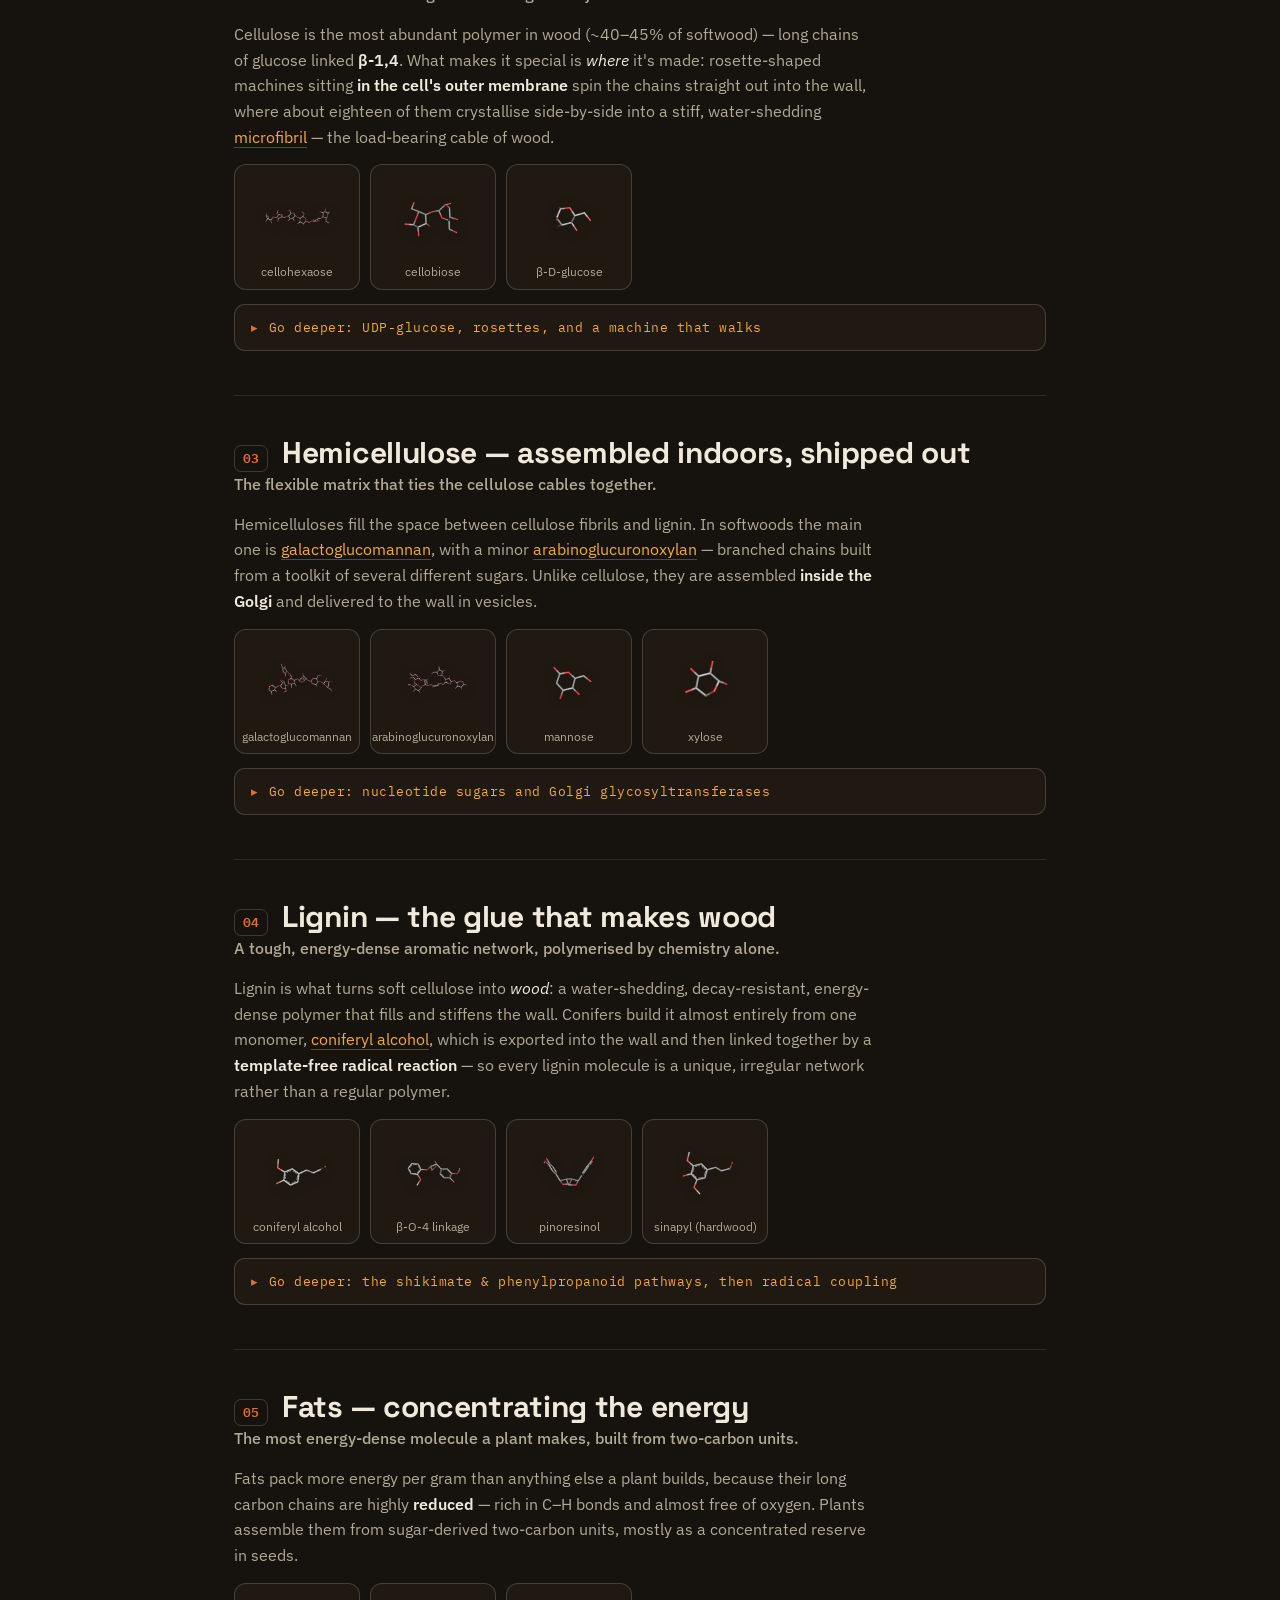
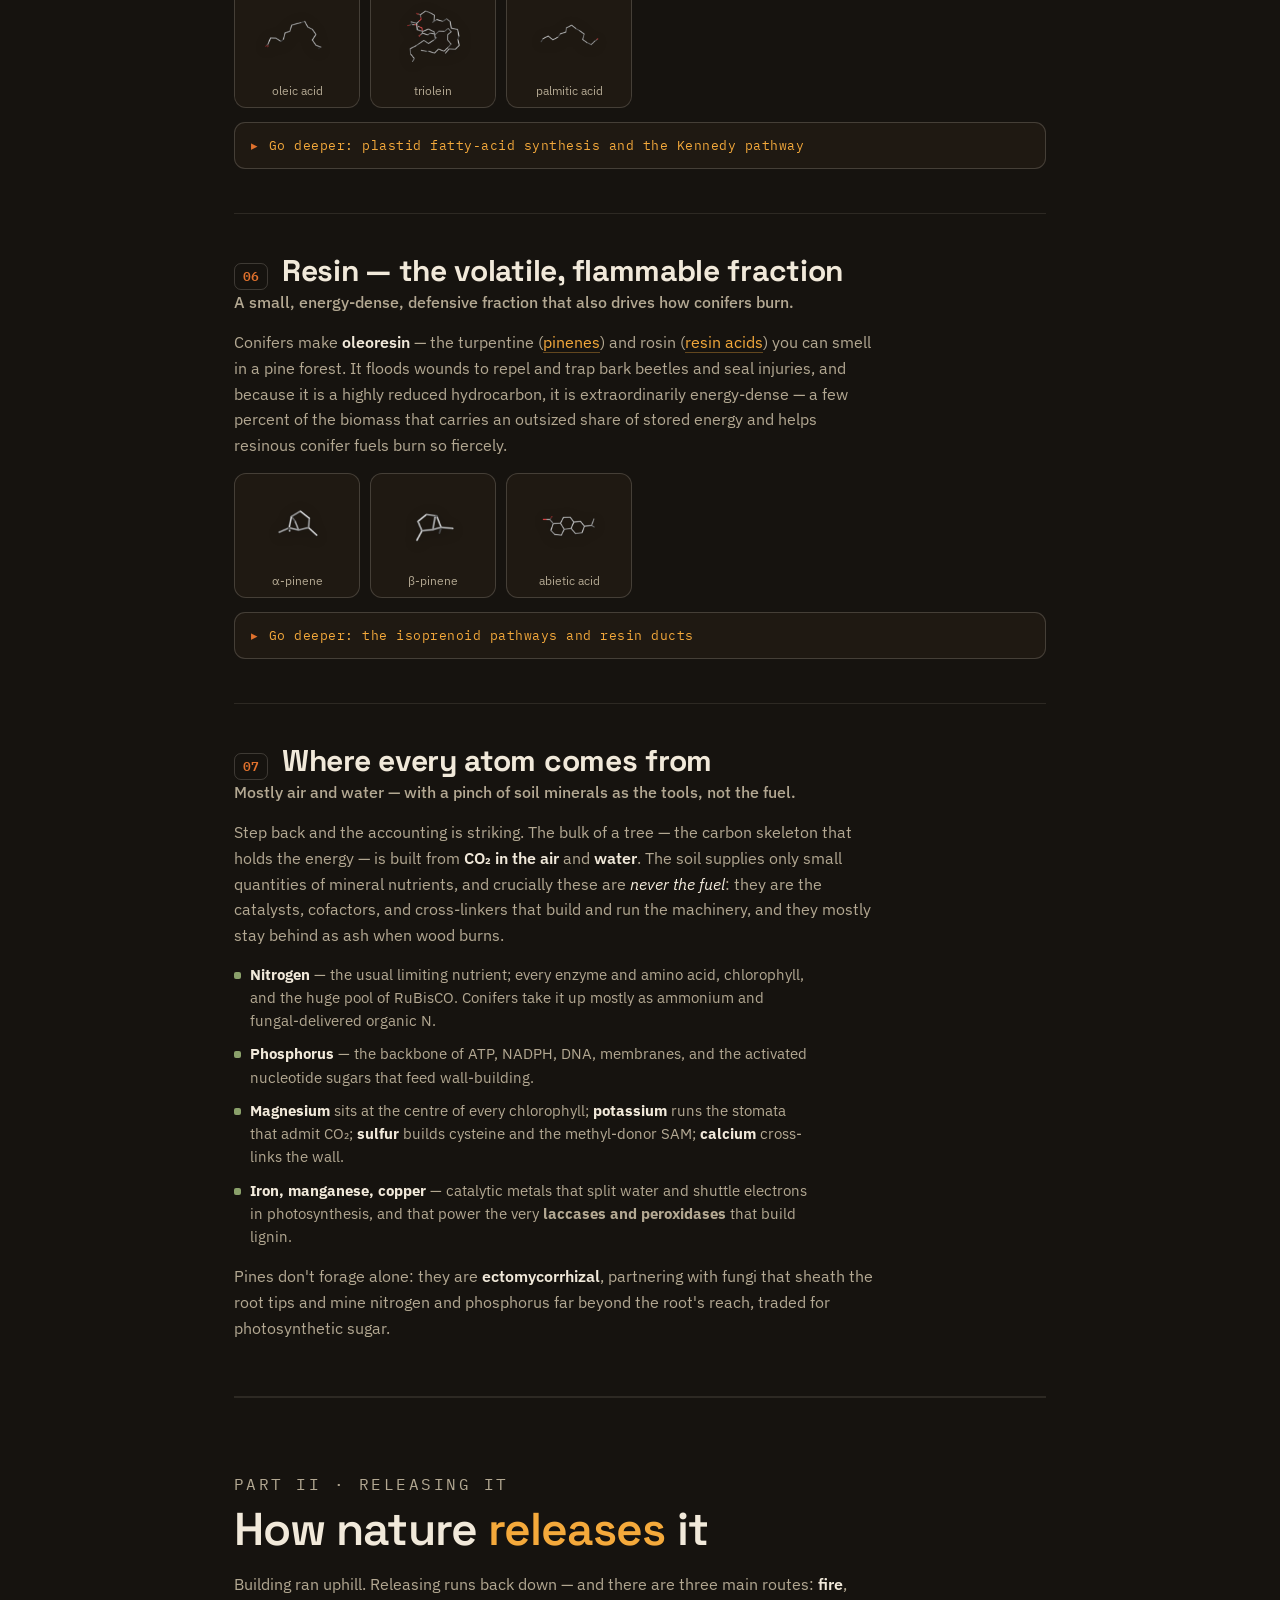
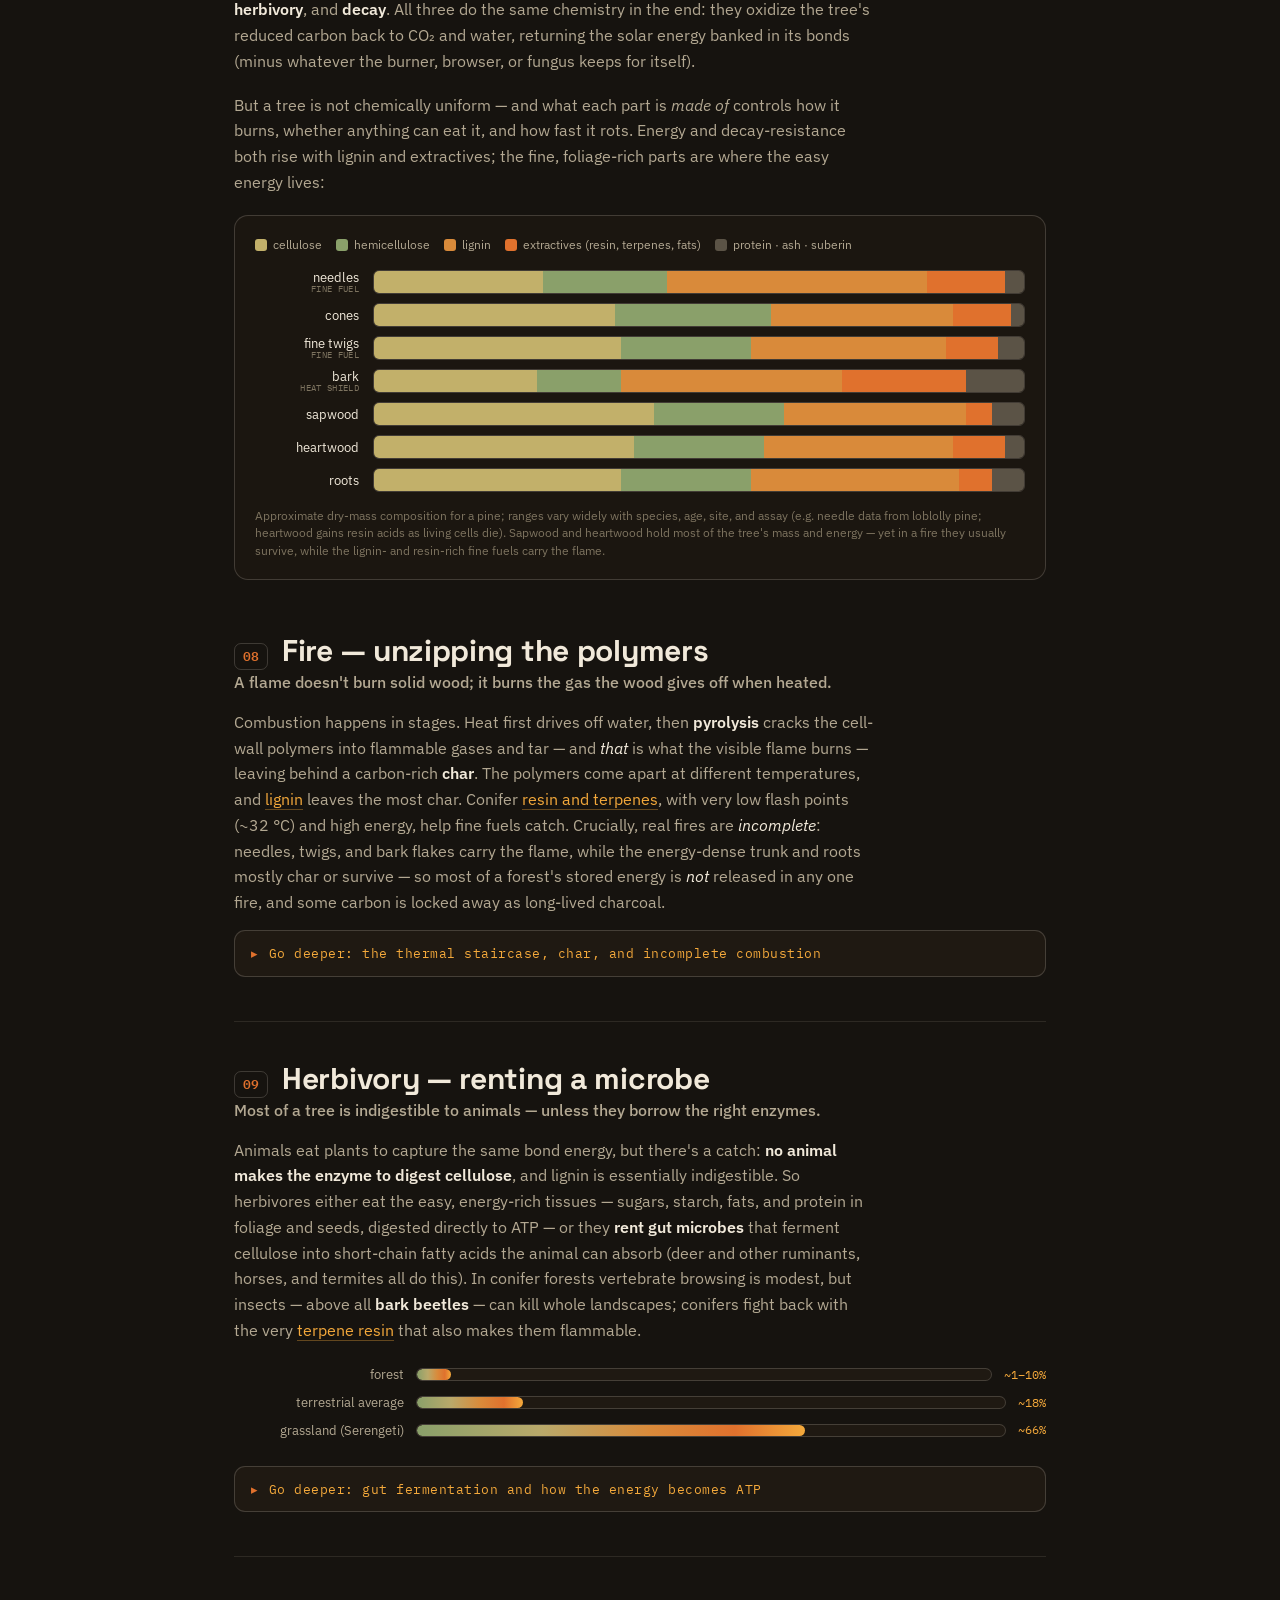
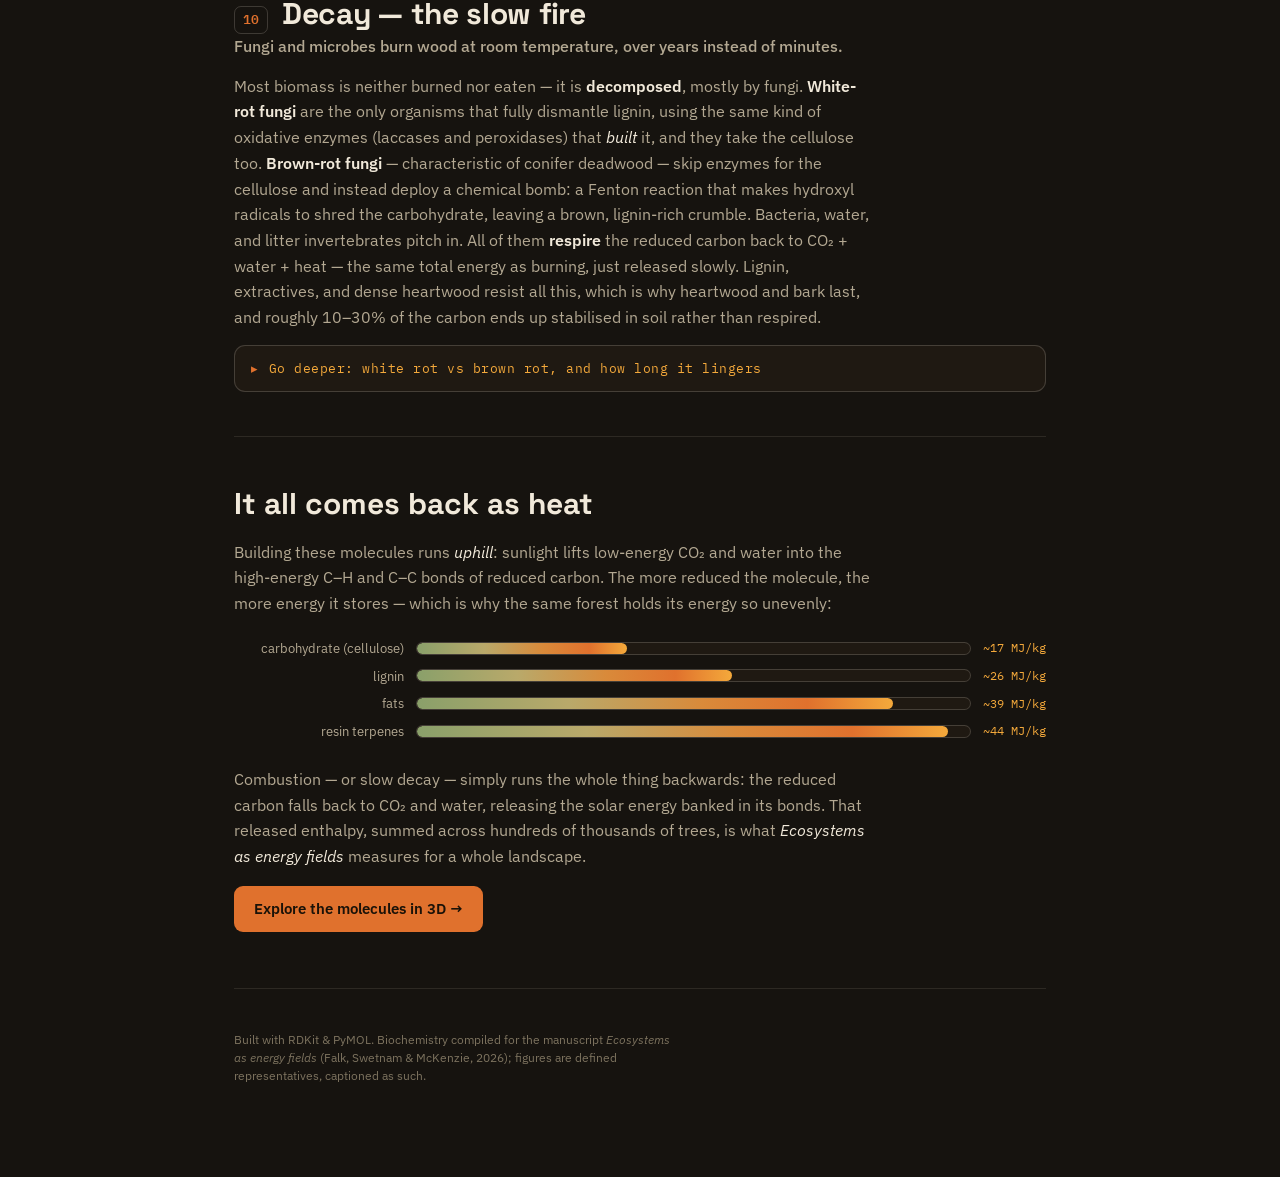
==== commit e36ebab7: "Deepen learn page + add 'How nature releases it' section - Replace the hero's single jump with a pat" ====
--- a/docs/learn.html
+++ b/docs/learn.html
@@ -45,27 +45,32 @@
       <a href="index.html">the study</a> measures. This page follows that build, step by step.
     </p>
 
-    <figure class="flow" aria-label="Inputs become glucose, which becomes the energy-storing molecules of wood">
-      <div class="flow-col flow-in">
-        <span class="node n-sun">☀ sunlight<small>energy</small></span>
-        <span class="node n-air">CO₂<small>air</small></span>
-        <span class="node n-water">H₂O<small>water</small></span>
-        <span class="node n-soil">N · P · K · Mg…<small>soil</small></span>
-      </div>
-      <span class="flow-link" aria-hidden="true"></span>
-      <div class="flow-col flow-mid">
+    <figure class="flow" aria-label="Inputs become glucose, which is rebuilt into the energy-storing molecules of wood">
+      <div class="capture">
+        <div class="inputs">
+          <span class="node n-sun">☀ sunlight<small>energy</small></span>
+          <span class="node n-air">CO₂<small>air</small></span>
+          <span class="node n-water">H₂O<small>water</small></span>
+          <span class="node n-soil">N·P·K·Mg…<small>soil</small></span>
+        </div>
+        <span class="flow-link" aria-hidden="true"></span>
         <span class="node n-photo">photosynthesis<small>chloroplast</small></span>
+        <span class="flow-link" aria-hidden="true"></span>
         <span class="node n-glucose">glucose<small>C₆H₁₂O₆</small></span>
       </div>
-      <span class="flow-link" aria-hidden="true"></span>
-      <div class="flow-col flow-out">
-        <a class="node out" href="index.html#cellohexaose">cellulose<small>↗ view</small></a>
-        <a class="node out" href="index.html#ggm_compact">hemicellulose<small>↗ view</small></a>
-        <a class="node out" href="index.html#lignin_bo4">lignin<small>↗ view</small></a>
-        <a class="node out" href="index.html#triolein">fats<small>↗ view</small></a>
-        <a class="node out" href="index.html#abietic_acid">resin<small>↗ view</small></a>
+
+      <p class="fan-intro">…then glucose is rebuilt into five higher-energy molecules — each through its own chain of enzyme reactions:</p>
+      <div class="fan">
+        <span class="node n-glucose fan-hub">glucose<small>the hub</small></span>
+        <div class="fan-rows">
+          <ol class="rxn"><li class="arr">→</li><li class="met">UDP-glucose</li><li class="arr">→</li><li class="met end"><a href="index.html#cellohexaose">cellulose<small>↗</small></a></li></ol>
+          <ol class="rxn"><li class="arr">→</li><li class="met">nucleotide sugars</li><li class="arr">→</li><li class="met end"><a href="index.html#ggm_compact">hemicellulose<small>↗</small></a></li></ol>
+          <ol class="rxn"><li class="arr">→</li><li class="met">phenylalanine</li><li class="arr">→</li><li class="met">coniferyl alcohol</li><li class="arr">→</li><li class="met end"><a href="index.html#lignin_bo4">lignin<small>↗</small></a></li></ol>
+          <ol class="rxn"><li class="arr">→</li><li class="met">acetyl-CoA</li><li class="arr">→</li><li class="met">fatty acids</li><li class="arr">→</li><li class="met end"><a href="index.html#triolein">fats<small>↗</small></a></li></ol>
+          <ol class="rxn"><li class="arr">→</li><li class="met">IPP · DMAPP</li><li class="arr">→</li><li class="met">terpenes</li><li class="arr">→</li><li class="met end"><a href="index.html#abietic_acid">resin<small>↗</small></a></li></ol>
+        </div>
       </div>
-      <figcaption>Every arrow runs uphill in energy, paid for by sunlight. Tap a product to open its 3D model.</figcaption>
+      <figcaption>Each arrow runs uphill in energy, paid for by sunlight — and stands for many enzyme-catalysed steps, drawn out in the chapters below. Tap a product to open its 3D model.</figcaption>
     </figure>
   </section>
 
@@ -107,6 +112,18 @@
       </p>
       <p class="myth"><strong>Common myth:</strong> the released O₂ does <em>not</em> come from CO₂ — it comes
         from the water that is split at Photosystem II.</p>
+      <p class="pathway-cap">The Calvin cycle — turning CO₂ into sugar (stroma):</p>
+      <ol class="pathway">
+        <li class="met start">CO₂<small>from air</small></li>
+        <li class="step"><span class="enz">RuBisCO</span><span class="cof">+ RuBP, fixation</span></li>
+        <li class="met">3-phosphoglycerate<small>2 × C3</small></li>
+        <li class="step"><span class="enz">PGK</span><span class="cof">ATP</span></li>
+        <li class="met">1,3-bisphosphoglycerate</li>
+        <li class="step"><span class="enz">GAPDH</span><span class="cof">NADPH → energy stored</span></li>
+        <li class="met">G3P<small>triose phosphate</small></li>
+        <li class="step"><span class="enz">6 turns, then cytosol</span></li>
+        <li class="met end"><a href="index.html#glc_open">glucose · sucrose</a></li>
+      </ol>
     </details>
   </section>
 
@@ -143,6 +160,16 @@
         the membrane act as guide rails (via the CSI1/POM2 tether), setting the grain of the wood. This is the
         headline contrast with the matrix sugars next door, which are made indoors in the Golgi.
       </p>
+      <p class="pathway-cap">Sugar to crystalline fibre, at the plasma membrane:</p>
+      <ol class="pathway">
+        <li class="met start">sucrose<small>from the phloem</small></li>
+        <li class="step"><span class="enz">sucrose synthase</span><span class="cof">+ UDP</span></li>
+        <li class="met">UDP-glucose<small>activated</small></li>
+        <li class="step"><span class="enz">CesA rosette</span><span class="cof">plasma membrane · β-1,4</span></li>
+        <li class="met">β-1,4-glucan chain</li>
+        <li class="step"><span class="enz">H-bonding</span><span class="cof">crystallization</span></li>
+        <li class="met end"><a href="index.html#cellohexaose">cellulose microfibril</a></li>
+      </ol>
     </details>
   </section>
 
@@ -177,6 +204,18 @@
       <p class="myth"><strong>Worth knowing:</strong> all these sugars share the same (CH₂O)ₙ make-up, so a
         mannose-rich matrix is no more energy-dense than a xylose-rich one. Conifer wood burns hot because of its
         <em>lignin and resin</em>, not its hemicellulose.</p>
+      <p class="pathway-cap">Building the sugar toolkit (cytosol), then assembling in the Golgi:</p>
+      <ol class="pathway">
+        <li class="met start">UDP-glucose<small>the hub</small></li>
+        <li class="step"><span class="enz">UGD</span><span class="cof">2 NAD⁺</span></li>
+        <li class="met">UDP-glucuronic acid</li>
+        <li class="step"><span class="enz">UXS</span><span class="cof">− CO₂ (decarboxylation)</span></li>
+        <li class="met">UDP-xylose</li>
+        <li class="step"><span class="enz">4-epimerase / mutase</span><span class="cof">→ UDP-arabinose</span></li>
+        <li class="met">UDP-Xyl · UDP-Ara · UDP-Gal · GDP-Man<small>nucleotide sugars</small></li>
+        <li class="step"><span class="enz">Golgi glycosyltransferases</span><span class="cof">CSLA · GT43/47 · branches</span></li>
+        <li class="met end"><a href="index.html#ggm_compact">galactoglucomannan · xylan</a></li>
+      </ol>
     </details>
   </section>
 
@@ -224,6 +263,24 @@
         rings are far more reduced than sugar rings, it is the most energy-dense major fraction of wood
         (~23–26 MJ/kg).
       </p>
+      <ol class="pathway">
+        <li class="head">the monolignol pathway → coniferyl alcohol</li>
+        <li class="met start">phenylalanine<small>from the shikimate pathway</small></li>
+        <li class="step"><span class="enz">PAL</span><span class="cof">− NH₃</span></li>
+        <li class="met">cinnamic acid</li>
+        <li class="step"><span class="enz">C4H · P450</span><span class="cof">+ O₂</span></li>
+        <li class="met">p-coumaric acid</li>
+        <li class="step"><span class="enz">4CL</span><span class="cof">+ CoA, ATP</span></li>
+        <li class="met">p-coumaroyl-CoA</li>
+        <li class="step"><span class="enz">HCT → C3′H → CCoAOMT</span><span class="cof">+ OCH₃ (from SAM) = guaiacyl</span></li>
+        <li class="met">feruloyl-CoA</li>
+        <li class="step"><span class="enz">CCR</span><span class="cof">NADPH</span></li>
+        <li class="met">coniferaldehyde</li>
+        <li class="step"><span class="enz">CAD</span><span class="cof">NADPH</span></li>
+        <li class="met"><a href="index.html#coniferyl" style="color:inherit;text-decoration:none;border-bottom:1px dotted var(--paper-faint)">coniferyl alcohol</a><small>the softwood monolignol</small></li>
+        <li class="step"><span class="enz">laccase · peroxidase</span><span class="cof">O₂ / H₂O₂ · radical coupling</span></li>
+        <li class="met end"><a href="index.html#lignin_bo4">lignin network</a></li>
+      </ol>
     </details>
   </section>
 
@@ -257,6 +314,20 @@
       <p class="myth"><strong>Why so energy-rich:</strong> combustion energy tracks how reduced a molecule is.
         Fats yield ~37–39 kJ/g versus ~16–17 kJ/g for carbohydrates, whose ring carbons already each carry an
         oxygen.</p>
+      <ol class="pathway">
+        <li class="head">sugar → two-carbon units → fat</li>
+        <li class="met start">glucose</li>
+        <li class="step"><span class="enz">glycolysis → PDH</span><span class="cof">in the plastid</span></li>
+        <li class="met">acetyl-CoA<small>2-carbon unit</small></li>
+        <li class="step"><span class="enz">ACCase</span><span class="cof">ATP, + CO₂ (committed step)</span></li>
+        <li class="met">malonyl-CoA</li>
+        <li class="step"><span class="enz">fatty-acid synthase</span><span class="cof">7 cycles, NADPH</span></li>
+        <li class="met">stearoyl-ACP<small>18:0, saturated</small></li>
+        <li class="step"><span class="enz">stearoyl-ACP Δ9 desaturase</span><span class="cof">adds the double bond</span></li>
+        <li class="met">oleic acid<small>18:1</small></li>
+        <li class="step"><span class="enz">Kennedy pathway</span><span class="cof">×3 on glycerol, at the ER</span></li>
+        <li class="met end"><a href="index.html#triolein">triacylglycerol</a></li>
+      </ol>
     </details>
   </section>
 
@@ -290,6 +361,29 @@
         regulated immune response. At ~40–44 MJ/kg, in the range of petroleum fuels, it is costly to make, so the
         tree is deliberately banking captured energy into a high-density defensive reserve.
       </p>
+      <p class="pathway-cap">From two-carbon and three-carbon units to the volatile (turpentine) and solid (rosin) fractions:</p>
+      <div class="pathway-pair">
+        <ol class="pathway">
+          <li class="head">monoterpenes → turpentine</li>
+          <li class="met start">acetyl-CoA · pyruvate + G3P</li>
+          <li class="step"><span class="enz">MVA · MEP</span><span class="cof">cytosol / plastid</span></li>
+          <li class="met">IPP + DMAPP<small>C5 units</small></li>
+          <li class="step"><span class="enz">GPP synthase</span></li>
+          <li class="met">geranyl-PP<small>C10</small></li>
+          <li class="step"><span class="enz">pinene synthase</span><span class="cof">Mn²⁺</span></li>
+          <li class="met end"><a href="index.html#alpha_pinene">α / β-pinene</a></li>
+        </ol>
+        <ol class="pathway">
+          <li class="head">diterpenes → resin acids</li>
+          <li class="met start">IPP + DMAPP</li>
+          <li class="step"><span class="enz">GGPP synthase</span></li>
+          <li class="met">geranylgeranyl-PP<small>C20</small></li>
+          <li class="step"><span class="enz">abietadiene synthase</span><span class="cof">bifunctional cyclase</span></li>
+          <li class="met">abietadiene</li>
+          <li class="step"><span class="enz">CYP720B · P450</span><span class="cof">3 × O₂ oxidation</span></li>
+          <li class="met end"><a href="index.html#abietic_acid">abietic acid</a></li>
+        </ol>
+      </div>
     </details>
   </section>
 
@@ -320,6 +414,188 @@
     </p>
   </section>
 
+  <!-- ============ PART II — RELEASING IT ============ -->
+  <section class="part-intro" id="release">
+    <p class="eyebrow">Part II · releasing it</p>
+    <h2>How nature <em>releases</em> it</h2>
+    <p class="lede">
+      Building ran uphill. Releasing runs back down — and there are three main routes:
+      <strong>fire</strong>, <strong>herbivory</strong>, and <strong>decay</strong>. All three do the same
+      chemistry in the end: they oxidize the tree's reduced carbon back to CO₂ and water, returning the solar
+      energy banked in its bonds (minus whatever the burner, browser, or fungus keeps for itself).
+    </p>
+    <p>
+      But a tree is not chemically uniform — and what each part is <em>made of</em> controls how it burns, whether
+      anything can eat it, and how fast it rots. Energy and decay-resistance both rise with lignin and extractives;
+      the fine, foliage-rich parts are where the easy energy lives:
+    </p>
+
+    <figure class="comp-figure" aria-label="Approximate biochemical composition of conifer tree parts">
+      <div class="comp-legend">
+        <span><i class="seg-cell"></i>cellulose</span>
+        <span><i class="seg-hemi"></i>hemicellulose</span>
+        <span><i class="seg-lig"></i>lignin</span>
+        <span><i class="seg-ext"></i>extractives (resin, terpenes, fats)</span>
+        <span><i class="seg-oth"></i>protein · ash · suberin</span>
+      </div>
+      <div class="comp">
+        <span class="comp-lab">needles<small>fine fuel</small></span>
+        <span class="comp-bar"><i class="seg-cell" style="width:26%"></i><i class="seg-hemi" style="width:19%"></i><i class="seg-lig" style="width:40%"></i><i class="seg-ext" style="width:12%"></i><i class="seg-oth" style="width:3%"></i></span>
+        <span class="comp-lab">cones</span>
+        <span class="comp-bar"><i class="seg-cell" style="width:37%"></i><i class="seg-hemi" style="width:24%"></i><i class="seg-lig" style="width:28%"></i><i class="seg-ext" style="width:9%"></i><i class="seg-oth" style="width:2%"></i></span>
+        <span class="comp-lab">fine twigs<small>fine fuel</small></span>
+        <span class="comp-bar"><i class="seg-cell" style="width:38%"></i><i class="seg-hemi" style="width:20%"></i><i class="seg-lig" style="width:30%"></i><i class="seg-ext" style="width:8%"></i><i class="seg-oth" style="width:4%"></i></span>
+        <span class="comp-lab">bark<small>heat shield</small></span>
+        <span class="comp-bar"><i class="seg-cell" style="width:25%"></i><i class="seg-hemi" style="width:13%"></i><i class="seg-lig" style="width:34%"></i><i class="seg-ext" style="width:19%"></i><i class="seg-oth" style="width:9%"></i></span>
+        <span class="comp-lab">sapwood</span>
+        <span class="comp-bar"><i class="seg-cell" style="width:43%"></i><i class="seg-hemi" style="width:20%"></i><i class="seg-lig" style="width:28%"></i><i class="seg-ext" style="width:4%"></i><i class="seg-oth" style="width:5%"></i></span>
+        <span class="comp-lab">heartwood</span>
+        <span class="comp-bar"><i class="seg-cell" style="width:40%"></i><i class="seg-hemi" style="width:20%"></i><i class="seg-lig" style="width:29%"></i><i class="seg-ext" style="width:8%"></i><i class="seg-oth" style="width:3%"></i></span>
+        <span class="comp-lab">roots</span>
+        <span class="comp-bar"><i class="seg-cell" style="width:38%"></i><i class="seg-hemi" style="width:20%"></i><i class="seg-lig" style="width:32%"></i><i class="seg-ext" style="width:5%"></i><i class="seg-oth" style="width:5%"></i></span>
+      </div>
+      <p class="comp-cap">Approximate dry-mass composition for a pine; ranges vary widely with species, age, site, and
+        assay (e.g. needle data from loblolly pine; heartwood gains resin acids as living cells die). Sapwood and
+        heartwood hold most of the tree's mass and energy — yet in a fire they usually survive, while the
+        lignin- and resin-rich fine fuels carry the flame.</p>
+    </figure>
+  </section>
+
+  <!-- 08 FIRE -->
+  <section class="chapter" id="fire">
+    <div class="chapter-head"><span class="step">08</span><h3>Fire — unzipping the polymers</h3></div>
+    <p class="standfirst">A flame doesn't burn solid wood; it burns the gas the wood gives off when heated.</p>
+    <p>
+      Combustion happens in stages. Heat first drives off water, then <strong>pyrolysis</strong> cracks the cell-wall
+      polymers into flammable gases and tar — and <em>that</em> is what the visible flame burns — leaving behind a
+      carbon-rich <strong>char</strong>. The polymers come apart at different temperatures, and
+      <a class="inline-link" href="index.html#lignin_bo4">lignin</a> leaves the most char. Conifer
+      <a class="inline-link" href="index.html#alpha_pinene">resin and terpenes</a>, with very low flash points
+      (~32 °C) and high energy, help fine fuels catch. Crucially, real fires are <em>incomplete</em>: needles, twigs,
+      and bark flakes carry the flame, while the energy-dense trunk and roots mostly char or survive — so most of a
+      forest's stored energy is <em>not</em> released in any one fire, and some carbon is locked away as long-lived charcoal.
+    </p>
+    <details>
+      <summary>Go deeper: the thermal staircase, char, and incomplete combustion</summary>
+      <p>
+        Each polymer has its own decomposition window. <strong>Hemicellulose</strong> is least stable and goes first
+        (~220–315 °C); <strong>cellulose</strong> follows in a sharp burst (~315–400 °C, peak ~340 °C); and
+        <strong>lignin</strong> decomposes slowly across a huge range (~160–900 °C), yielding ~40–45% of its mass as
+        char. Cellulose pyrolysis is endothermic (it soaks up heat), while hemicellulose and lignin are exothermic.
+      </p>
+      <ol class="thermo" aria-label="Decomposition temperature ranges by polymer">
+        <li class="thermo-row"><span class="thermo-lab">water<small>drying</small></span><span class="thermo-track"><span class="thermo-bar" style="left:1%;width:11%"></span></span></li>
+        <li class="thermo-row"><span class="thermo-lab">hemicellulose<small>char ~23%</small></span><span class="thermo-track"><span class="thermo-bar" style="left:20%;width:11%"></span></span></li>
+        <li class="thermo-row"><span class="thermo-lab">cellulose<small>char ~8%</small></span><span class="thermo-track"><span class="thermo-bar" style="left:31%;width:10%"></span></span></li>
+        <li class="thermo-row"><span class="thermo-lab">lignin<small>char ~45%</small></span><span class="thermo-track"><span class="thermo-bar" style="left:13%;width:87%"></span></span></li>
+        <li class="thermo-axis"><span></span><span class="thermo-ticks"><b>~100 °C</b><b>300</b><b>500</b><b>700</b><b>900 °C</b></span></li>
+      </ol>
+      <p>
+        About <strong>70%</strong> of dry wood leaves as volatiles that feed the flame; the rest is char that glows
+        and smolders. Burning efficiency is measured by the modified combustion efficiency (MCE): vigorous
+        <em>flaming</em> runs ~0.95–0.99, while <em>smoldering</em> char drops to ~0.65–0.85, releasing more carbon
+        monoxide and smoke. Char oxidation can account for roughly a third of the energy in vegetation fuels — but
+        much char never fully burns. A pine charcoal is ~50–90% carbon and can persist in soils for decades to
+        millennia, so fire both releases energy <em>and</em> banks a slow-cycling carbon residue.
+      </p>
+      <p class="myth"><strong>Worth knowing:</strong> even a crown fire consumes only ~56–66% of the canopy foliage,
+        and almost none of the bole — incomplete combustion is the rule, not the exception.</p>
+    </details>
+  </section>
+
+  <!-- 09 HERBIVORY -->
+  <section class="chapter" id="consumption">
+    <div class="chapter-head"><span class="step">09</span><h3>Herbivory — renting a microbe</h3></div>
+    <p class="standfirst">Most of a tree is indigestible to animals — unless they borrow the right enzymes.</p>
+    <p>
+      Animals eat plants to capture the same bond energy, but there's a catch: <strong>no animal makes the enzyme to
+      digest cellulose</strong>, and lignin is essentially indigestible. So herbivores either eat the easy,
+      energy-rich tissues — sugars, starch, fats, and protein in foliage and seeds, digested directly to ATP — or
+      they <strong>rent gut microbes</strong> that ferment cellulose into short-chain fatty acids the animal can
+      absorb (deer and other ruminants, horses, and termites all do this). In conifer forests vertebrate browsing is
+      modest, but insects — above all <strong>bark beetles</strong> — can kill whole landscapes; conifers fight back
+      with the very <a class="inline-link" href="index.html#abietic_acid">terpene resin</a> that also makes them flammable.
+    </p>
+    <div class="hhv-compare" aria-label="Fraction of plant production eaten by herbivores">
+      <div class="hhv-row"><span class="hhv-lab">forest</span><span class="hhv-bar"><i style="width:6%"></i></span><span class="hhv-val">~1–10%</span></div>
+      <div class="hhv-row"><span class="hhv-lab">terrestrial average</span><span class="hhv-bar"><i style="width:18%"></i></span><span class="hhv-val">~18%</span></div>
+      <div class="hhv-row"><span class="hhv-lab">grassland (Serengeti)</span><span class="hhv-bar"><i style="width:66%"></i></span><span class="hhv-val">~66%</span></div>
+    </div>
+    <details>
+      <summary>Go deeper: gut fermentation and how the energy becomes ATP</summary>
+      <p>
+        A ruminant (deer, elk) houses trillions of microbes that <em>do</em> make cellulases. In the rumen, microbes
+        depolymerise cellulose to sugars and ferment them to <strong>volatile fatty acids</strong> — acetate,
+        propionate, and butyrate (roughly 70:20:10 on browse) — which the animal absorbs through the gut wall and
+        oxidises for energy. These VFAs supply ~70–80% of a ruminant's energy; the microbes themselves are then
+        digested as protein. Termites do the same for wood, their gut symbionts removing 74–99% of the cellulose.
+      </p>
+      <ol class="pathway">
+        <li class="head">how a browser extracts wood energy</li>
+        <li class="met start">cellulose · hemicellulose</li>
+        <li class="step"><span class="enz">microbial cellulases</span><span class="cof">rumen / hindgut symbionts</span></li>
+        <li class="met">sugars</li>
+        <li class="step"><span class="enz">fermentation</span><span class="cof">→ acetate · propionate · butyrate</span></li>
+        <li class="met">volatile fatty acids<small>absorbed by the animal</small></li>
+        <li class="step"><span class="enz">β-oxidation · TCA · ox-phos</span><span class="cof">in mitochondria</span></li>
+        <li class="met end">ATP<small>~30–32 per glucose</small></li>
+      </ol>
+      <p class="myth"><strong>Lignin's last trick:</strong> it passes through the gut almost untouched and physically
+        shields the digestible sugars, which is why woody, lignin-rich tissue is poor forage — and why the easy
+        calories are in young needles, sap, and seeds (fat at ~9 kcal/g vs ~4 for carbohydrate). Soluble sugars,
+        starch, fat, and protein need no microbes — the animal's own enzymes handle them directly.</p>
+    </details>
+  </section>
+
+  <!-- 10 DECAY -->
+  <section class="chapter" id="decay">
+    <div class="chapter-head"><span class="step">10</span><h3>Decay — the slow fire</h3></div>
+    <p class="standfirst">Fungi and microbes burn wood at room temperature, over years instead of minutes.</p>
+    <p>
+      Most biomass is neither burned nor eaten — it is <strong>decomposed</strong>, mostly by fungi.
+      <strong>White-rot fungi</strong> are the only organisms that fully dismantle lignin, using the same kind of
+      oxidative enzymes (laccases and peroxidases) that <em>built</em> it, and they take the cellulose too.
+      <strong>Brown-rot fungi</strong> — characteristic of conifer deadwood — skip enzymes for the cellulose and
+      instead deploy a chemical bomb: a Fenton reaction that makes hydroxyl radicals to shred the carbohydrate,
+      leaving a brown, lignin-rich crumble. Bacteria, water, and litter invertebrates pitch in. All of them
+      <strong>respire</strong> the reduced carbon back to CO₂ + water + heat — the same total energy as burning, just
+      released slowly. Lignin, extractives, and dense heartwood resist all this, which is why heartwood and bark last,
+      and roughly 10–30% of the carbon ends up stabilised in soil rather than respired.
+    </p>
+    <details>
+      <summary>Go deeper: white rot vs brown rot, and how long it lingers</summary>
+      <div class="pathway-pair">
+        <ol class="pathway">
+          <li class="head">white rot</li>
+          <li class="met start"><a href="index.html#lignin_bo4" style="color:inherit;text-decoration:none;border-bottom:1px dotted var(--paper-faint)">lignin</a> + cellulose</li>
+          <li class="step"><span class="enz">laccase · LiP · MnP</span><span class="cof">O₂ / H₂O₂ oxidation</span></li>
+          <li class="met">cracked aromatics + sugars</li>
+          <li class="step"><span class="enz">respiration</span></li>
+          <li class="met end">CO₂ + H₂O + heat</li>
+        </ol>
+        <ol class="pathway">
+          <li class="head">brown rot (conifer-associated)</li>
+          <li class="met start">cellulose + hemicellulose</li>
+          <li class="step"><span class="enz">Fenton: Fe²⁺ + H₂O₂</span><span class="cof">→ hydroxyl radical (OH•)</span></li>
+          <li class="met">depolymerised sugars<small>+ brown lignin residue</small></li>
+          <li class="step"><span class="enz">respiration</span></li>
+          <li class="met end">CO₂ + H₂O + heat</li>
+        </ol>
+      </div>
+      <p>
+        Decay speed tracks composition. Ponderosa needle litter turns over in ~6–13 years
+        (<span class="eq">k ≈ 0.08–0.18 yr⁻¹</span>); a fallen white-fir log takes a half-life of ~14 years, and large
+        conifer logs persist for 50–120 years. Gymnosperm wood decays roughly 2–3× slower than angiosperm wood
+        (occasionally 10× for rot-resistant species), and standing dead snags decay far slower than logs on the moist
+        ground. Of the carbon that <em>is</em> decomposed, ~70–90% is respired straight back to CO₂; the remainder
+        becomes humus and soil organic matter — the forest's long-term carbon (and energy) savings account.
+      </p>
+      <p class="myth"><strong>Full circle:</strong> the enzymes white-rot fungi use to take lignin apart are
+        mechanistic cousins of the laccases and peroxidases the tree used to <em>build</em> it — the same oxidative
+        chemistry, run in reverse.</p>
+    </details>
+  </section>
+
   <!-- CLOSING: energy tie-back -->
   <section class="closing">
     <h3>It all comes back as heat</h3>
--- a/docs/style.css
+++ b/docs/style.css
@@ -85,8 +85,8 @@
   background:transparent; color:var(--paper); font-family:inherit; transition:background .12s,border-color .12s}
 .mol:hover{background:var(--bark-2)}
 .mol.active{background:var(--bark-3); border-color:var(--line-2)}
-.mol-thumb{width:38px; height:30px; border-radius:5px; flex:0 0 auto; object-fit:cover;
-  background:#fff; border:1px solid var(--line-2)}
+.mol-thumb{width:48px; height:38px; border-radius:5px; flex:0 0 auto; object-fit:contain;
+  background:transparent}
 .mol-meta{min-width:0; flex:1; display:flex; flex-direction:column; gap:1px}
 .mol-nm{font-size:13px; line-height:1.2; white-space:nowrap; overflow:hidden; text-overflow:ellipsis}
 .mol-fm{font-family:"IBM Plex Mono",monospace; font-size:10.5px; color:var(--paper-faint);
@@ -189,27 +189,59 @@
 .lede a, .inline-link{color:var(--flame); text-decoration:none; border-bottom:1px solid rgba(244,169,59,.35)}
 .lede a:hover, .inline-link:hover{border-color:var(--flame)}
 
-/* flow diagram (the signature) */
-.flow{display:flex; align-items:center; gap:12px; margin:34px 0 6px; padding:24px;
-  background:#1b1610; border:1px solid var(--line-2); border-radius:14px; flex-wrap:wrap}
-.flow-col{display:flex; flex-direction:column; gap:9px; flex:1; min-width:0}
-.flow .node{position:relative; display:flex; flex-direction:column; gap:1px;
-  padding:9px 12px; border-radius:9px; background:var(--bark-2); border:1px solid var(--line-2);
-  font-family:"IBM Plex Sans",sans-serif; font-size:13.5px; color:var(--paper); text-decoration:none; line-height:1.15}
-.flow .node small{font-family:"IBM Plex Mono",monospace; font-size:9.5px; letter-spacing:.05em;
+/* flow diagram (the signature): capture strip + fan of biosynthetic pathways */
+.flow{margin:34px 0 6px; padding:24px; background:#1b1610; border:1px solid var(--line-2); border-radius:14px}
+.capture{display:flex; align-items:center; justify-content:center; gap:10px; flex-wrap:wrap}
+.capture .inputs{display:flex; gap:8px; flex-wrap:wrap; justify-content:center}
+.node{display:inline-flex; flex-direction:column; gap:1px; padding:8px 12px; border-radius:9px;
+  background:var(--bark-2); border:1px solid var(--line-2); font-family:"IBM Plex Sans",sans-serif;
+  font-size:13px; color:var(--paper); text-decoration:none; line-height:1.15; white-space:nowrap}
+.node small{font-family:"IBM Plex Mono",monospace; font-size:9px; letter-spacing:.05em;
   text-transform:uppercase; color:var(--paper-faint)}
-.n-sun{border-left:3px solid var(--flame)}
-.n-air{border-left:3px solid #9aa7b0}
-.n-water{border-left:3px solid #6f93a8}
-.n-soil{border-left:3px solid var(--moss)}
+.n-sun{border-left:3px solid var(--flame)} .n-air{border-left:3px solid #9aa7b0}
+.n-water{border-left:3px solid #6f93a8} .n-soil{border-left:3px solid var(--moss)}
 .n-photo{background:var(--bark-3); border-left:3px solid var(--ember)}
 .n-glucose{background:var(--bark-3); border-left:3px solid var(--flame)}
-.flow .out{border-left:3px solid transparent; border-image:var(--grad-energy) 1; transition:.14s}
-.flow .out small{color:var(--ember)}
-.flow .out:hover{background:var(--bark-3); transform:translateX(2px)}
-.flow-link{flex:0 0 26px; align-self:center; text-align:center; color:var(--paper-faint); font-size:18px}
+.flow-link{color:var(--paper-faint); font-size:18px}
 .flow-link::before{content:"→"}
-.flow figcaption{flex-basis:100%; margin-top:14px; font-size:12px; color:var(--paper-faint); text-align:center}
+.fan-intro{margin:18px 0 12px; font-size:13.5px; color:var(--paper-dim); text-align:center}
+.fan{display:flex; gap:16px; align-items:center; justify-content:center; flex-wrap:wrap}
+.fan-hub{flex:0 0 auto}
+.fan-rows{display:flex; flex-direction:column; gap:9px; border-left:2px solid var(--line-2); padding-left:16px}
+.flow figcaption{margin-top:16px; font-size:12px; color:var(--paper-faint); text-align:center}
+
+/* horizontal reaction chain (hero fan rows) */
+.rxn{display:flex; flex-wrap:wrap; align-items:center; gap:6px; list-style:none; margin:0; padding:0}
+.rxn .arr{color:var(--paper-faint); font-size:13px}
+.rxn .met{padding:6px 11px; border-radius:8px; background:var(--bark-2); border:1px solid var(--line-2);
+  font-size:12.5px; color:var(--paper); white-space:nowrap}
+.rxn .met small{font-family:"IBM Plex Mono",monospace; font-size:8.5px; color:var(--paper-faint); margin-left:3px}
+.rxn .met.start{border-color:var(--flame); color:var(--flame)}
+.rxn .met.end{border:1px solid transparent; border-image:var(--grad-energy) 1; padding:0; background:var(--bark-2)}
+.rxn .met.end a{display:block; padding:6px 12px; color:var(--paper); text-decoration:none; font-weight:500}
+.rxn .met.end a small{color:var(--ember); margin-left:3px}
+.rxn .met.end a:hover{color:var(--flame)}
+
+/* vertical reaction pathway (go-deeper diagrams) */
+.pathway{list-style:none; margin:16px 0 4px; padding:18px 14px; display:flex; flex-direction:column;
+  align-items:center; gap:0; background:#19140f; border:1px solid var(--line-2); border-radius:12px}
+.pathway .head{font-family:"IBM Plex Mono",monospace; font-size:10px; letter-spacing:.08em;
+  text-transform:uppercase; color:var(--paper-faint); margin-bottom:10px}
+.pathway .met{padding:7px 14px; border-radius:8px; background:var(--bark-2); border:1px solid var(--line-2);
+  font-size:13px; color:var(--paper); text-align:center; line-height:1.2; max-width:96%}
+.pathway .met small{display:block; font-family:"IBM Plex Mono",monospace; font-size:9px; color:var(--paper-faint); margin-top:1px}
+.pathway .met.start{border-color:var(--flame); color:var(--flame)}
+.pathway .met.end{border:1px solid transparent; border-image:var(--grad-energy) 1}
+.pathway .met.end a{color:var(--paper); text-decoration:none}
+.pathway .met.end a:hover{color:var(--flame)}
+.pathway .step{display:flex; align-items:center; gap:8px; min-height:28px; padding:3px 0}
+.pathway .step::before{content:"↓"; font-size:15px; color:var(--ember); line-height:1; flex:0 0 auto}
+.pathway .step .enz{font-family:"IBM Plex Mono",monospace; font-size:10px; color:var(--flame); white-space:nowrap}
+.pathway .step .cof{font-family:"IBM Plex Mono",monospace; font-size:9.5px; color:var(--moss); white-space:nowrap}
+.pathway-pair{display:flex; gap:14px; flex-wrap:wrap; justify-content:center; align-items:flex-start; margin:16px 0 4px}
+.pathway-pair .pathway{flex:1 1 220px; margin:0}
+.pathway-cap{text-align:center; font-size:11.5px; color:var(--paper-faint); margin:9px 0 2px}
+details .pathway, details .pathway-pair{margin-left:18px; margin-right:18px}
 
 /* chapters */
 .chapter{padding:40px 0; border-bottom:1px solid var(--line)}
@@ -223,13 +255,16 @@
 .chapter p strong{color:var(--paper); font-weight:600}
 .chapter p em{color:var(--paper); font-style:italic}
 
-/* molecule cross-link chips */
-.molchips{display:flex; flex-wrap:wrap; gap:8px; max-width:none !important}
-.molref{display:inline-flex; align-items:center; gap:8px; padding:5px 11px 5px 5px; border-radius:99px;
-  background:var(--bark); border:1px solid var(--line-2); text-decoration:none; color:var(--paper);
-  font-size:12.5px; transition:.14s}
-.molref img{width:30px; height:24px; object-fit:cover; border-radius:5px; background:#fff; flex:0 0 auto}
-.molref:hover{background:var(--bark-2); border-color:var(--ember); color:var(--flame)}
+/* molecule cross-link chips — cards with a large, transparent molecule render */
+.molchips{display:flex; flex-wrap:wrap; gap:10px; margin:10px 0 16px; max-width:none !important}
+.molref{display:flex; flex-direction:column; align-items:center; gap:6px; width:126px; padding:10px 9px 9px;
+  border-radius:12px; background:var(--bark); border:1px solid var(--line-2); text-decoration:none;
+  color:var(--paper-dim); font-size:12px; line-height:1.2; text-align:center; transition:.14s}
+.molref img{width:100%; height:84px; object-fit:contain; background:transparent;
+  filter:drop-shadow(0 2px 6px rgba(0,0,0,.35))}
+.molref span{display:block}
+.molref small{font-family:"IBM Plex Mono",monospace; font-size:9.5px; color:var(--paper-faint)}
+.molref:hover{background:var(--bark-2); border-color:var(--ember); color:var(--flame); transform:translateY(-2px)}
 
 /* "go deeper" disclosures */
 details{margin:8px 0 4px; background:var(--bark); border:1px solid var(--line-2); border-radius:11px;
@@ -275,10 +310,45 @@
 .doc-foot p{font-size:12px; color:var(--paper-faint); max-width:64ch}
 .doc-foot em{font-style:italic}
 
+/* part divider (Part II — releasing it) */
+.part-intro{padding:56px 0 6px; border-top:1px solid var(--line)}
+.part-intro h2{font-family:"Space Grotesk",sans-serif; font-size:clamp(30px,5vw,46px); line-height:1.05;
+  letter-spacing:-.02em; margin:8px 0 0}
+.part-intro h2 em{font-style:normal; color:var(--flame)}
+.part-intro .lede{margin-top:18px}
+.part-intro > p{font-size:15.5px; line-height:1.66; color:var(--paper-dim); max-width:64ch; margin:18px 0 0}
+
+/* tree-part composition stacked bars */
+.comp-figure{margin:20px 0 8px; padding:20px; background:#1b1610; border:1px solid var(--line-2); border-radius:14px}
+.comp-legend{display:flex; flex-wrap:wrap; gap:14px; margin-bottom:16px}
+.comp-legend span{display:inline-flex; align-items:center; gap:6px; font-size:11.5px; color:var(--paper-dim)}
+.comp-legend i{width:12px; height:12px; border-radius:3px; flex:0 0 auto}
+.comp{display:grid; grid-template-columns:104px 1fr; gap:9px 14px; align-items:center}
+.comp-lab{font-size:12.5px; color:var(--paper); text-align:right; line-height:1.15}
+.comp-lab small{display:block; font-family:"IBM Plex Mono",monospace; font-size:8.5px; color:var(--paper-faint); text-transform:uppercase; letter-spacing:.04em}
+.comp-bar{display:flex; height:24px; border-radius:6px; overflow:hidden; border:1px solid var(--line-2)}
+.comp-bar i{height:100%; transition:filter .14s}
+.comp-bar i:hover{filter:brightness(1.18)}
+.seg-cell{background:#c2b06a} .seg-hemi{background:#8aa06a} .seg-lig{background:#d98a3a}
+.seg-ext{background:#e0712d} .seg-oth{background:#5b5346}
+.comp-cap{margin:15px 0 0; font-size:11.5px; color:var(--paper-faint)}
+
+/* thermal-decomposition track (fire chapter) */
+.thermo{margin:16px 0 4px; padding:18px 16px 14px; background:#19140f; border:1px solid var(--line-2); border-radius:12px}
+.thermo-row{display:grid; grid-template-columns:128px 1fr; gap:12px; align-items:center; margin:8px 0}
+.thermo-lab{font-size:12px; color:var(--paper); text-align:right; line-height:1.15}
+.thermo-lab small{display:block; font-family:"IBM Plex Mono",monospace; font-size:8.5px; color:var(--paper-faint)}
+.thermo-track{position:relative; height:15px; background:var(--bark); border-radius:5px; border:1px solid var(--line-2)}
+.thermo-bar{position:absolute; top:-1px; bottom:-1px; border-radius:5px; background:var(--grad-energy); opacity:.92}
+.thermo-axis{display:grid; grid-template-columns:128px 1fr; gap:12px; margin-top:8px}
+.thermo-ticks{display:flex; justify-content:space-between; font-family:"IBM Plex Mono",monospace; font-size:9px; color:var(--paper-faint)}
+
 @media (max-width:760px){
-  .flow{flex-direction:column; align-items:stretch}
-  .flow-col{flex:none}
-  .flow-link{transform:rotate(90deg); align-self:center}
+  .flow-link{transform:rotate(90deg)}
+  .fan{flex-direction:column; align-items:stretch}
+  .fan-hub{align-self:center}
+  .fan-rows{border-left:0; border-top:2px solid var(--line-2); padding-left:0; padding-top:14px}
+  .molref{width:calc(50% - 5px)}
   .hhv-row{grid-template-columns:120px 1fr auto}
   .hhv-lab{font-size:11px}
 }
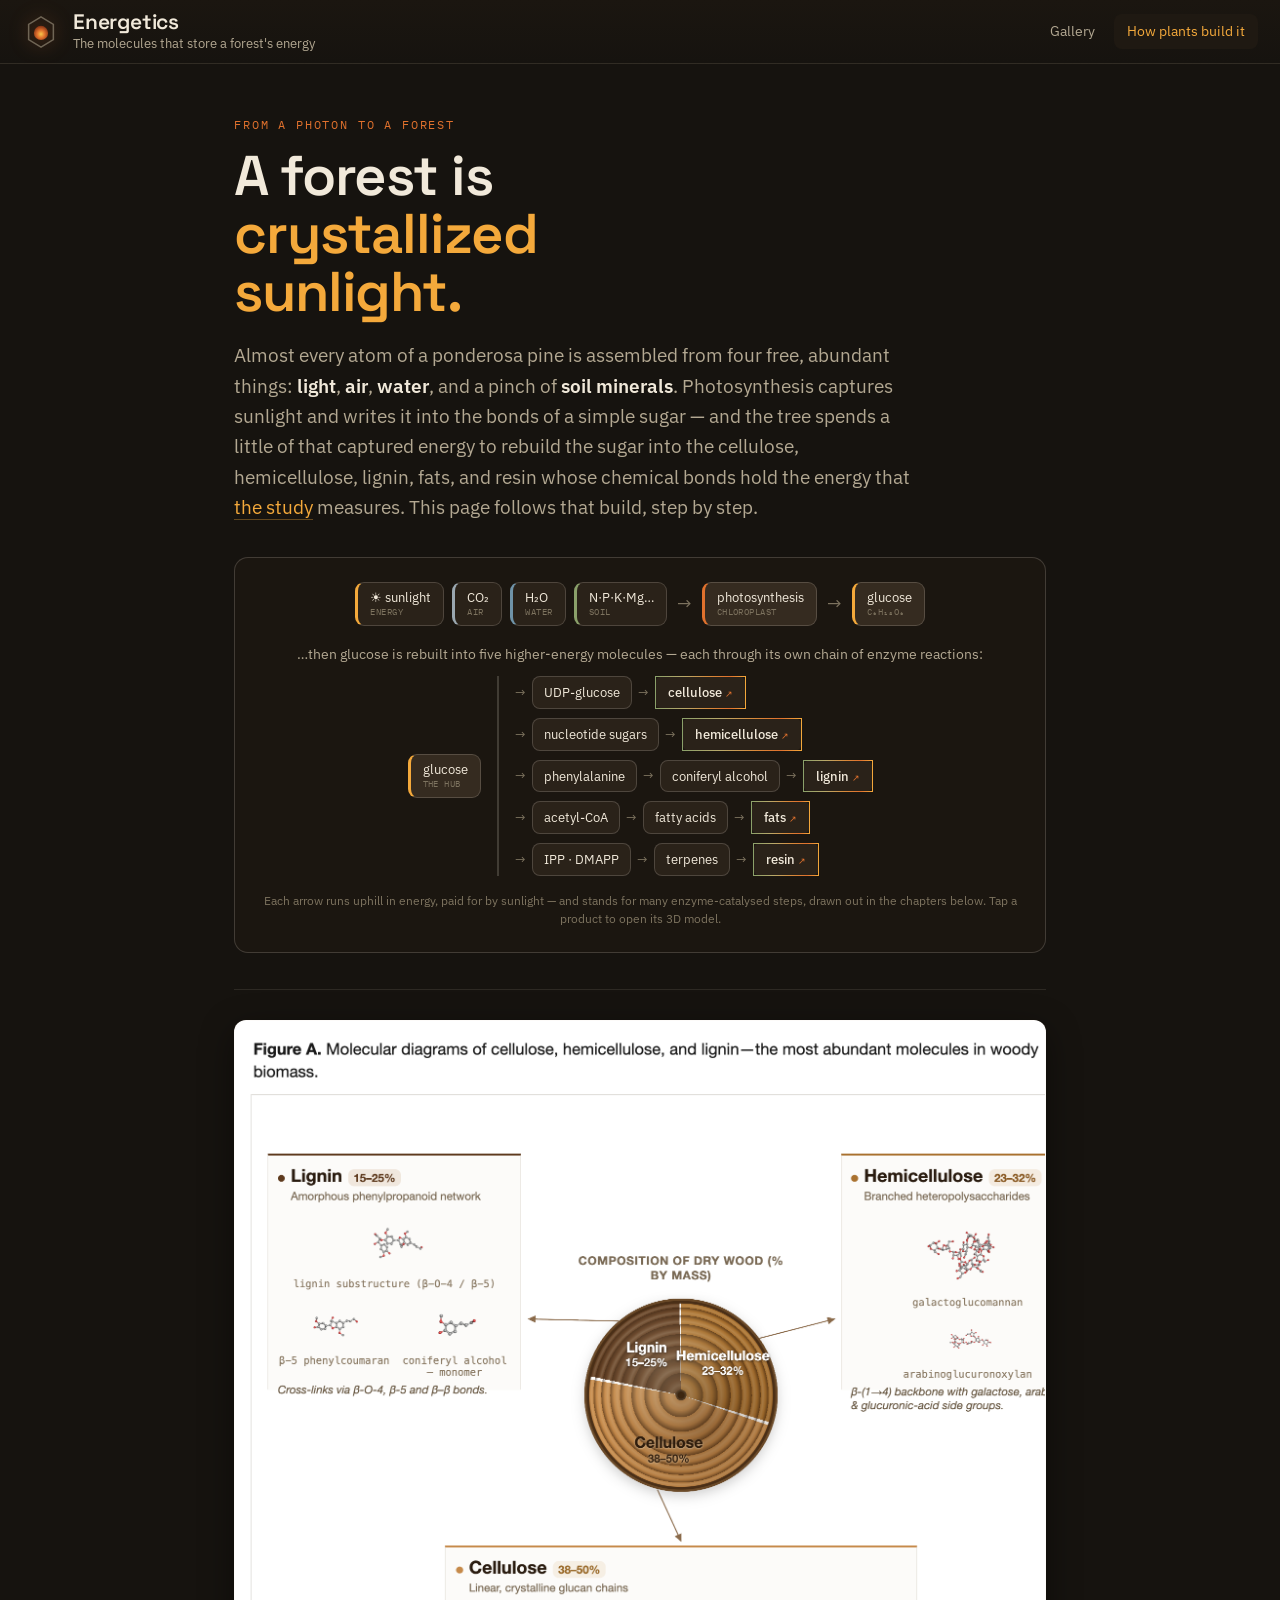
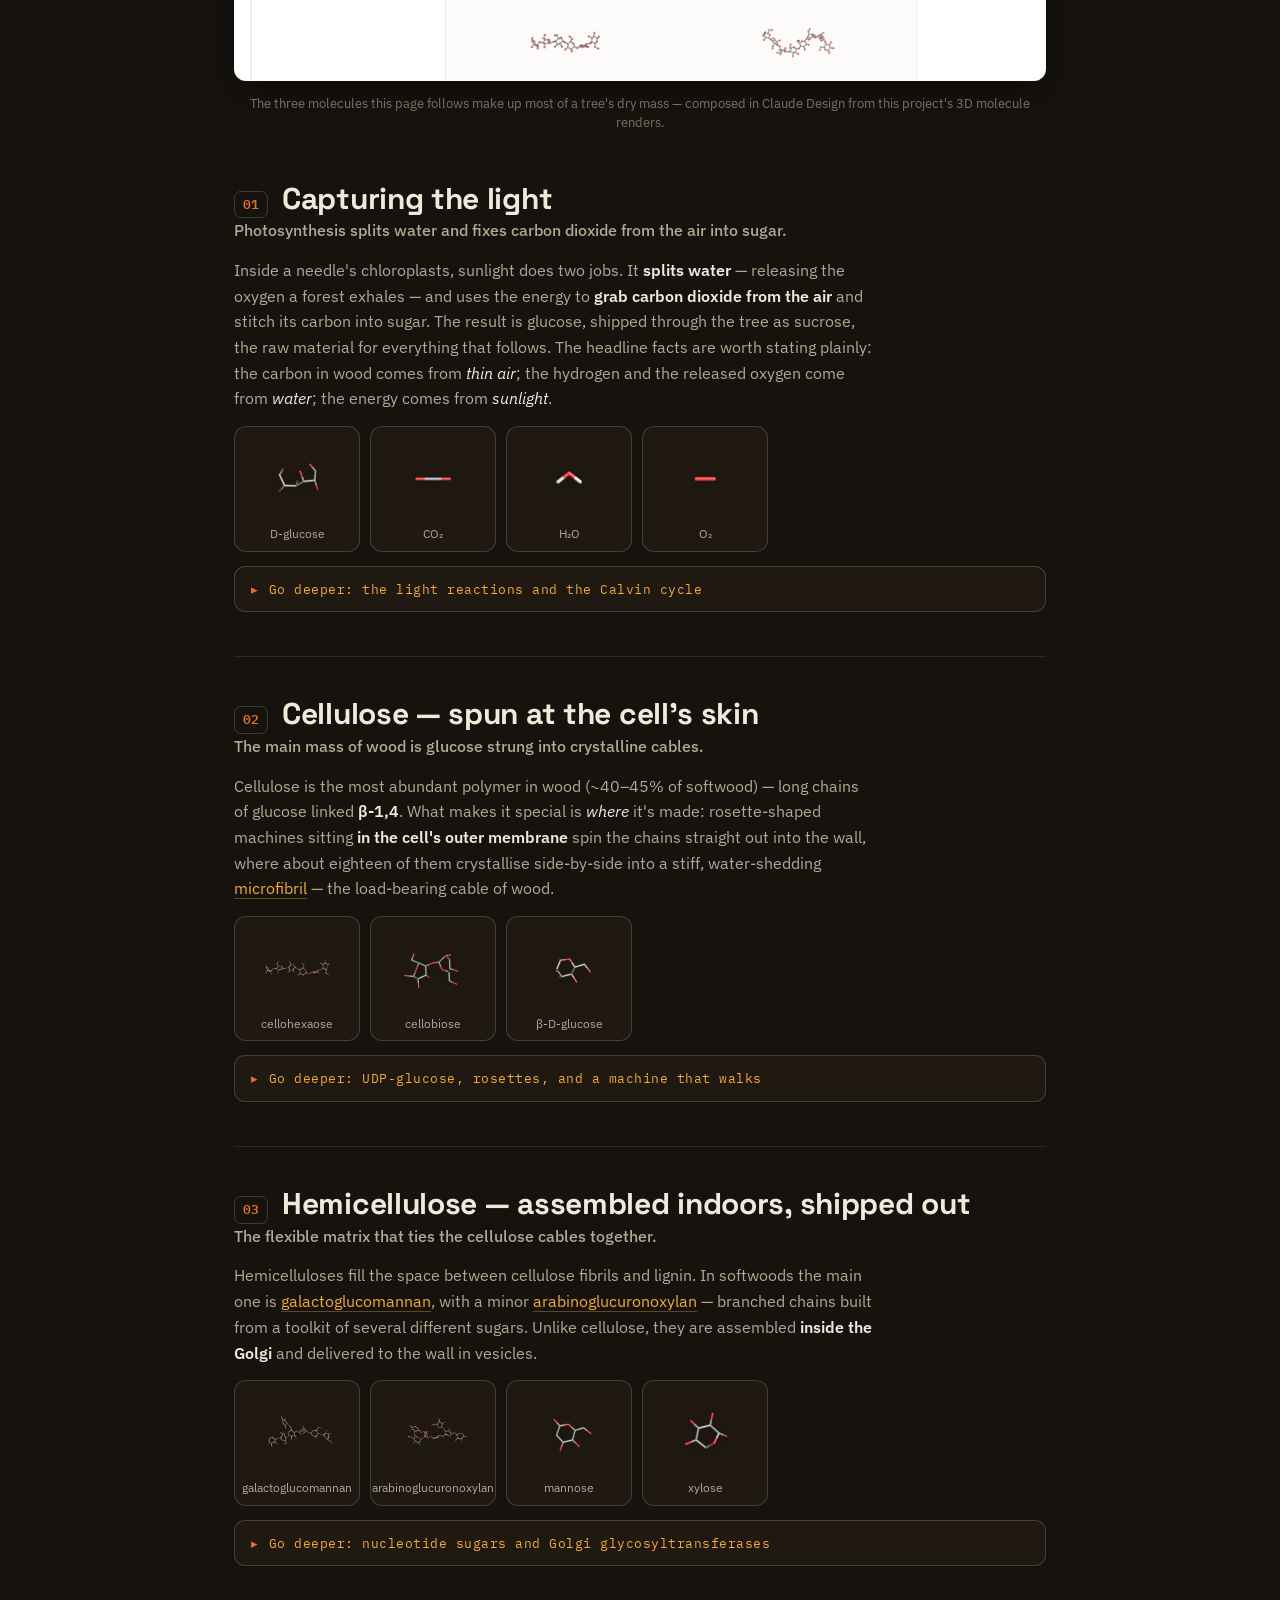
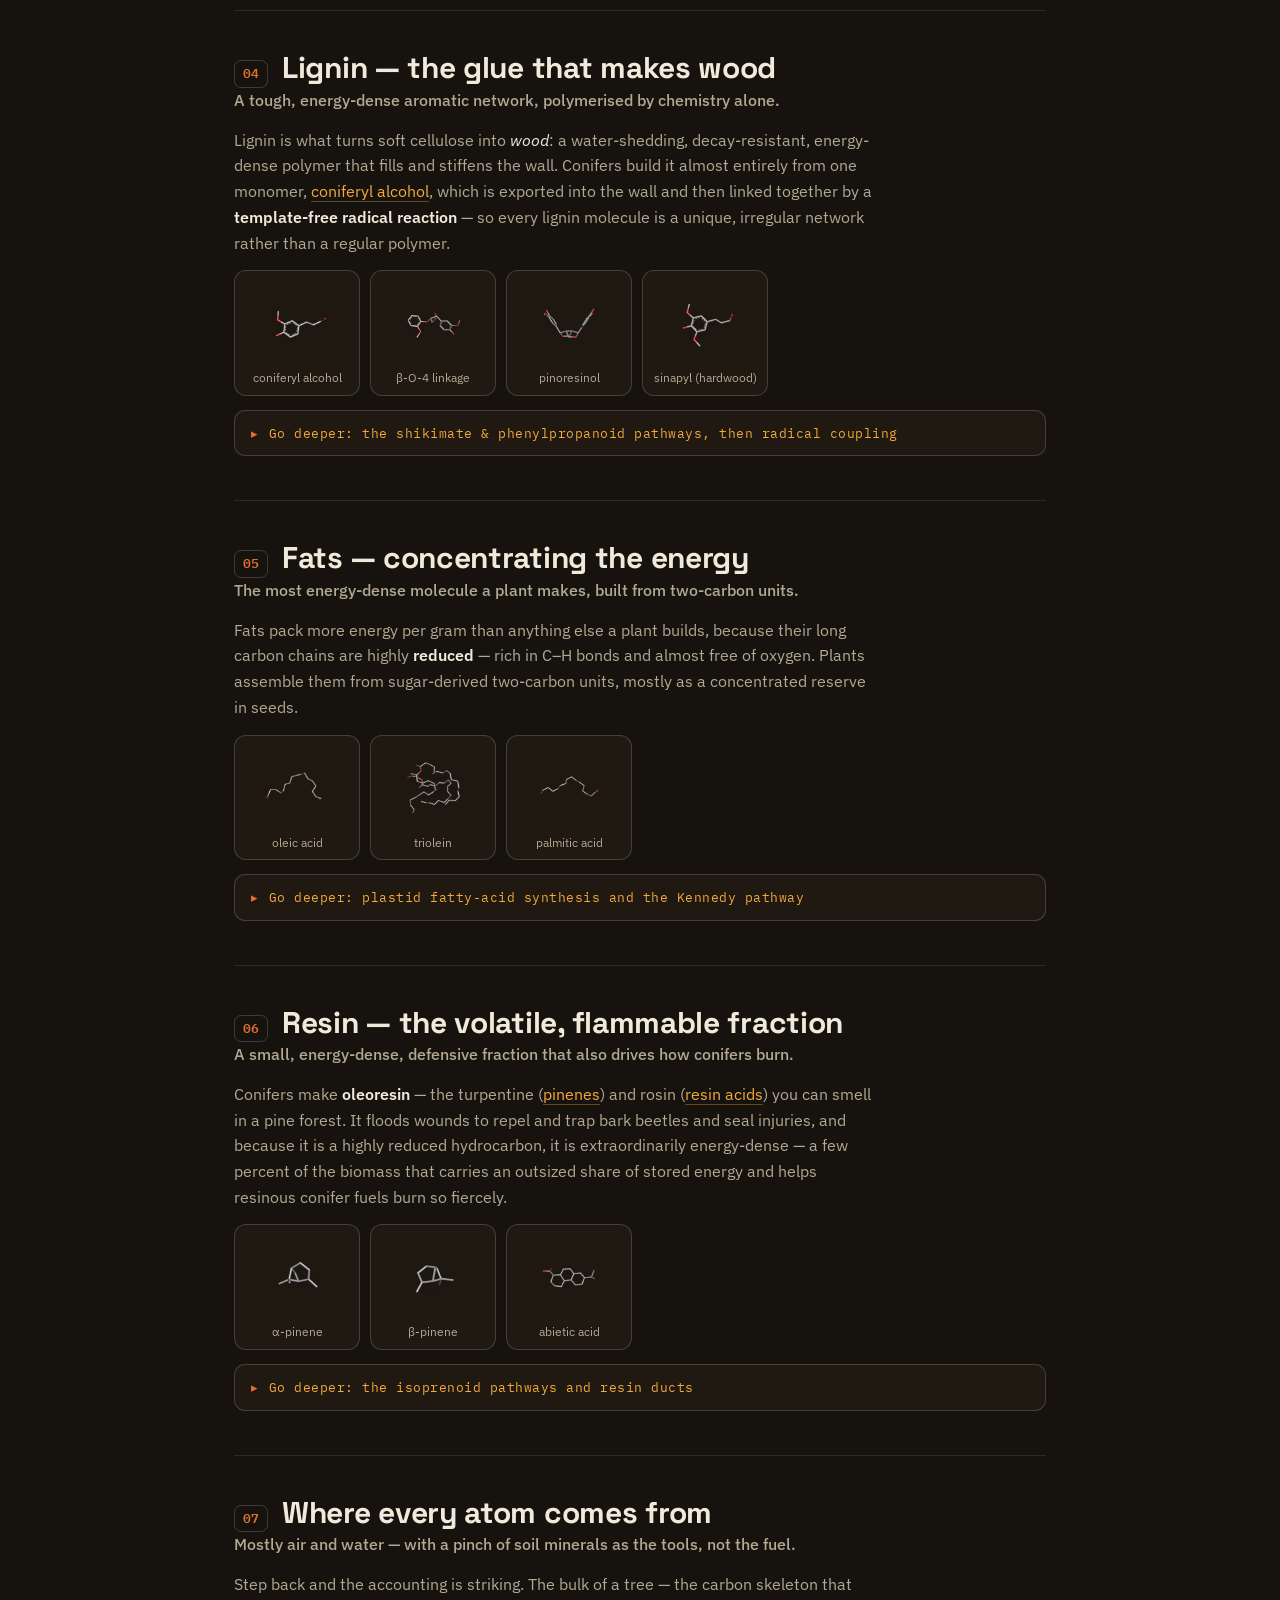
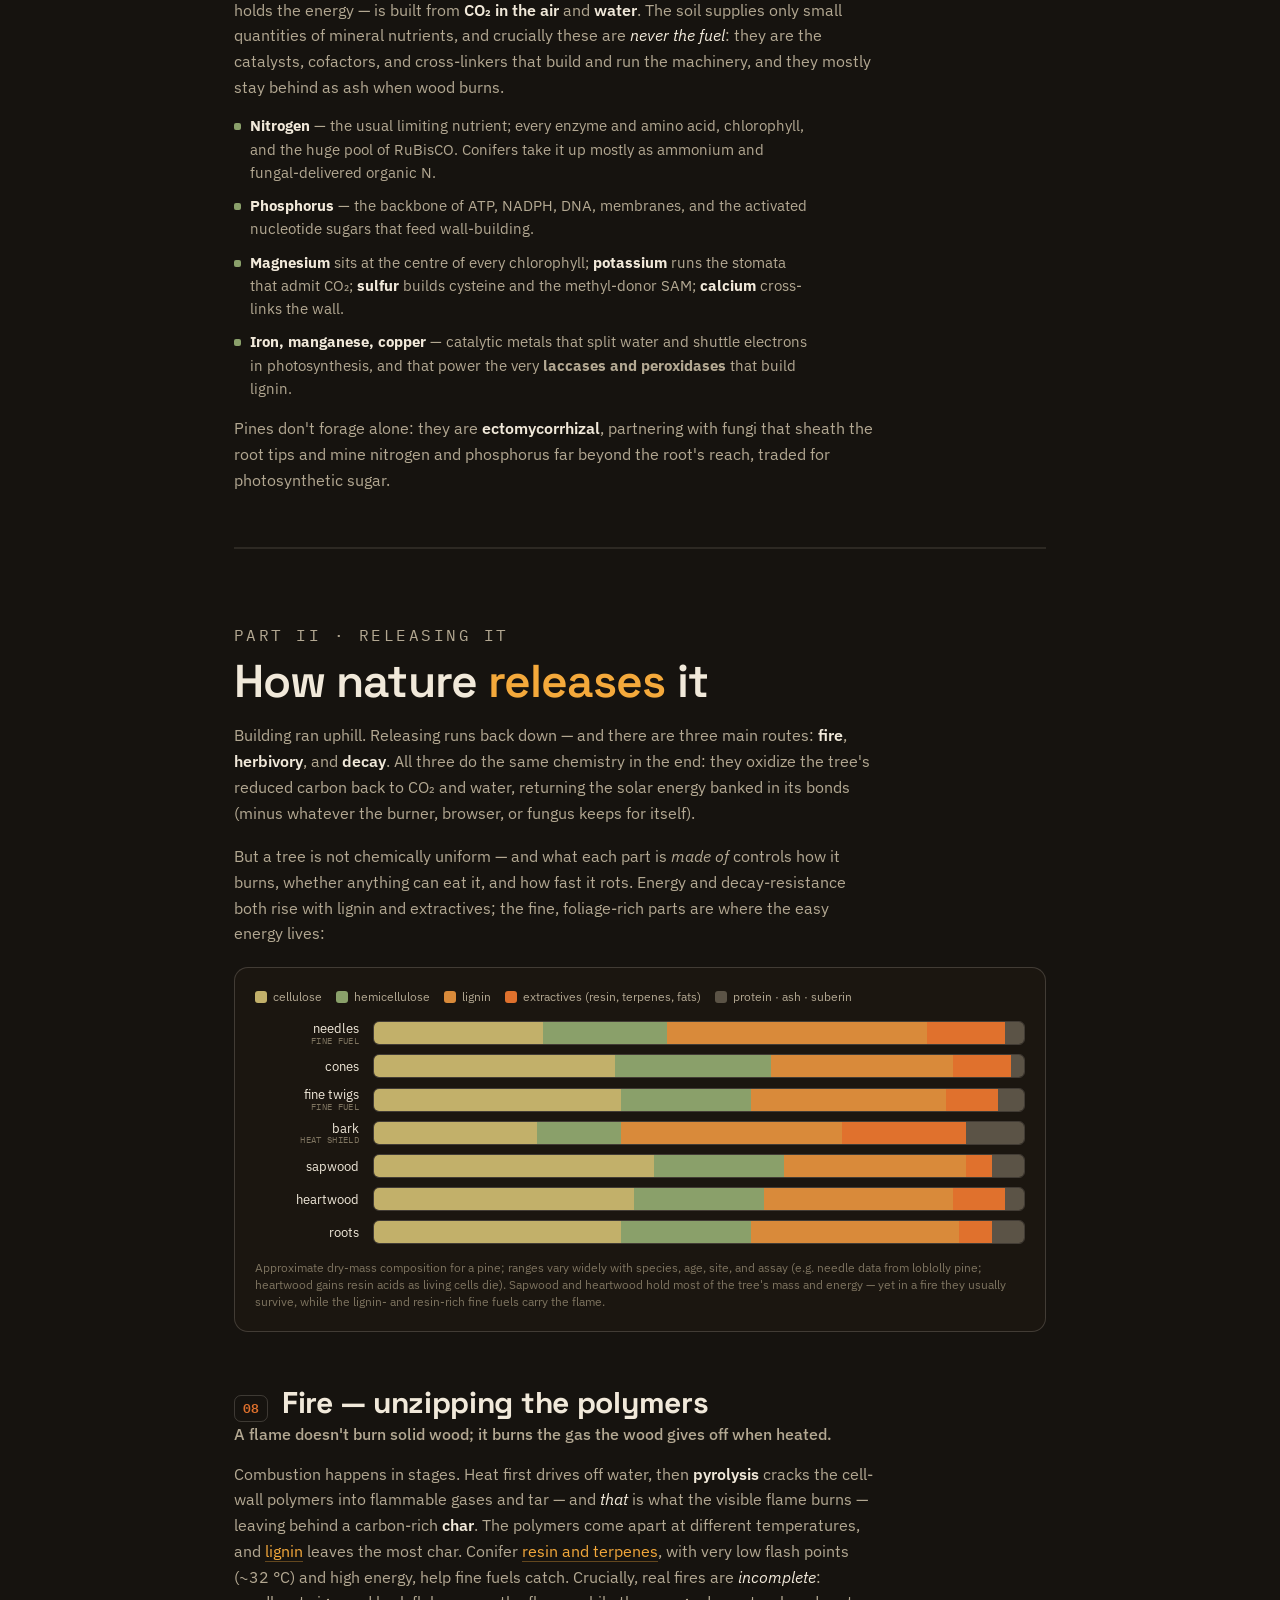
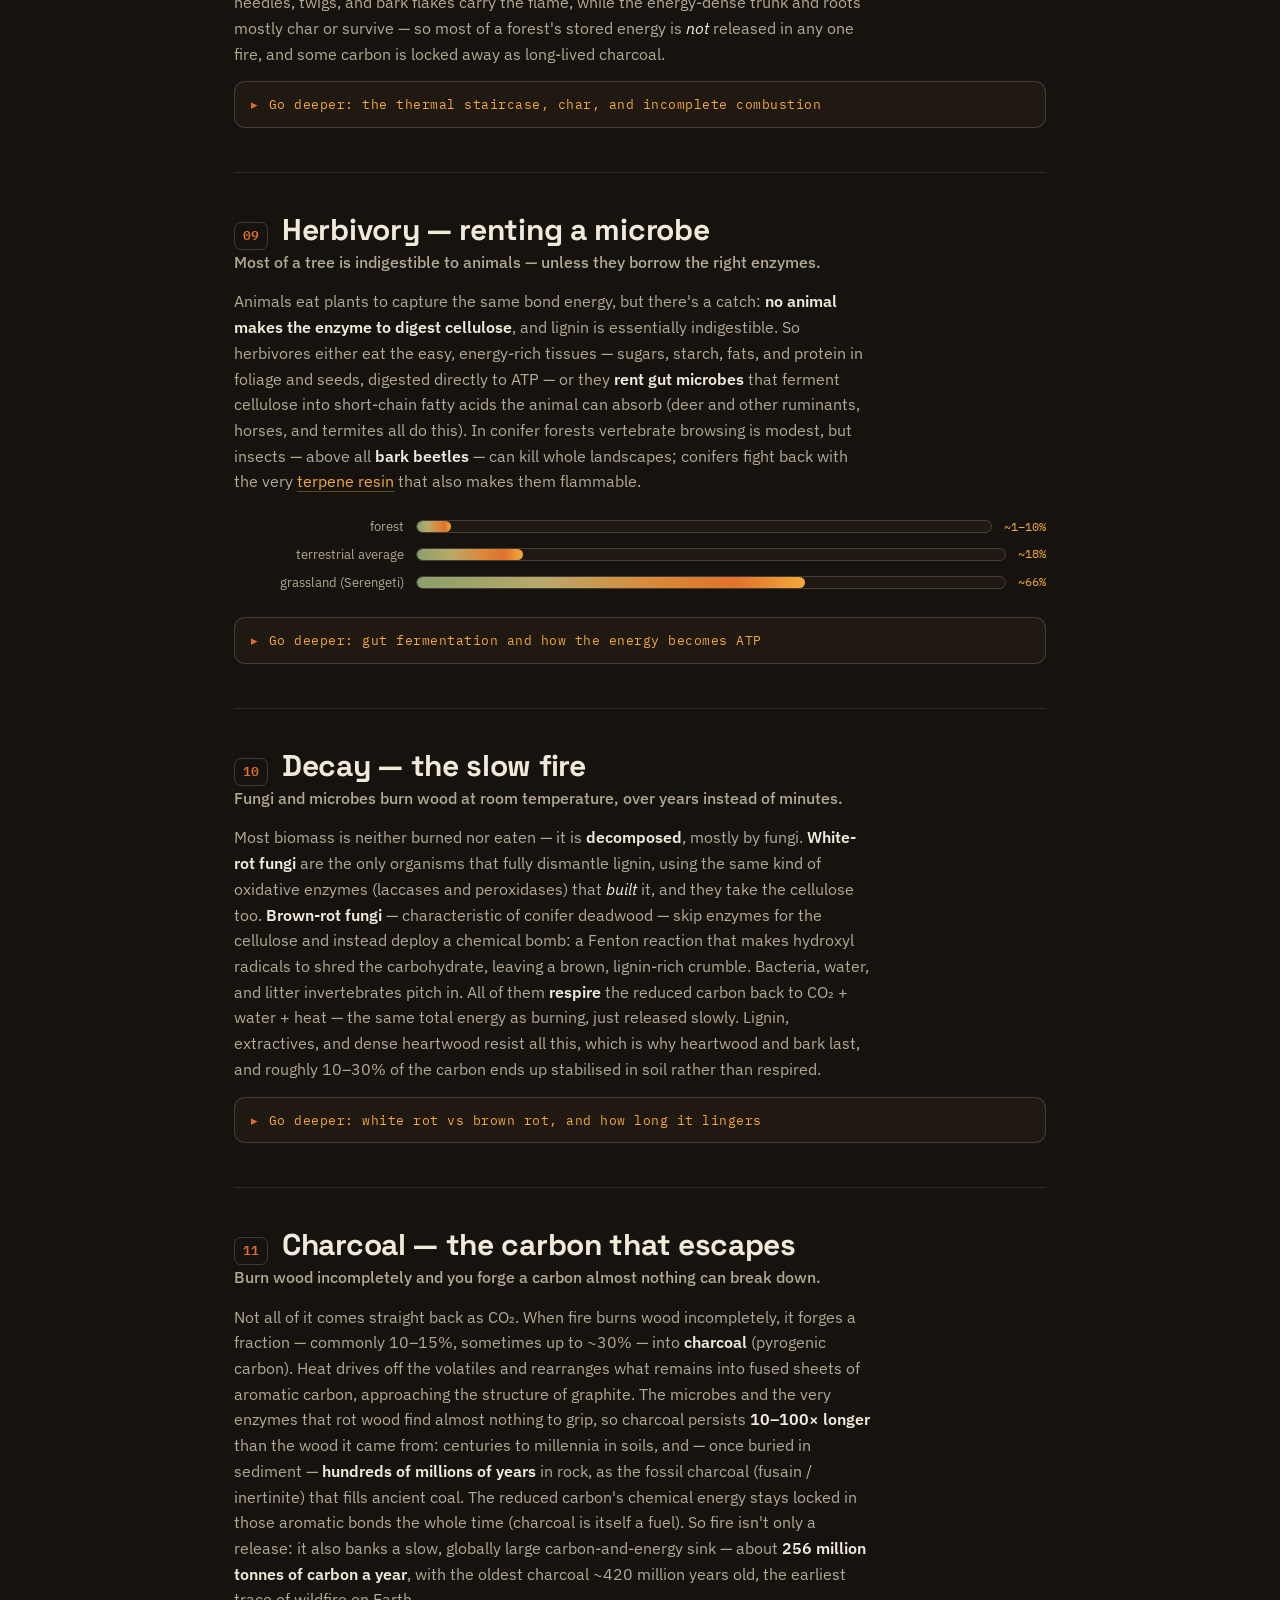
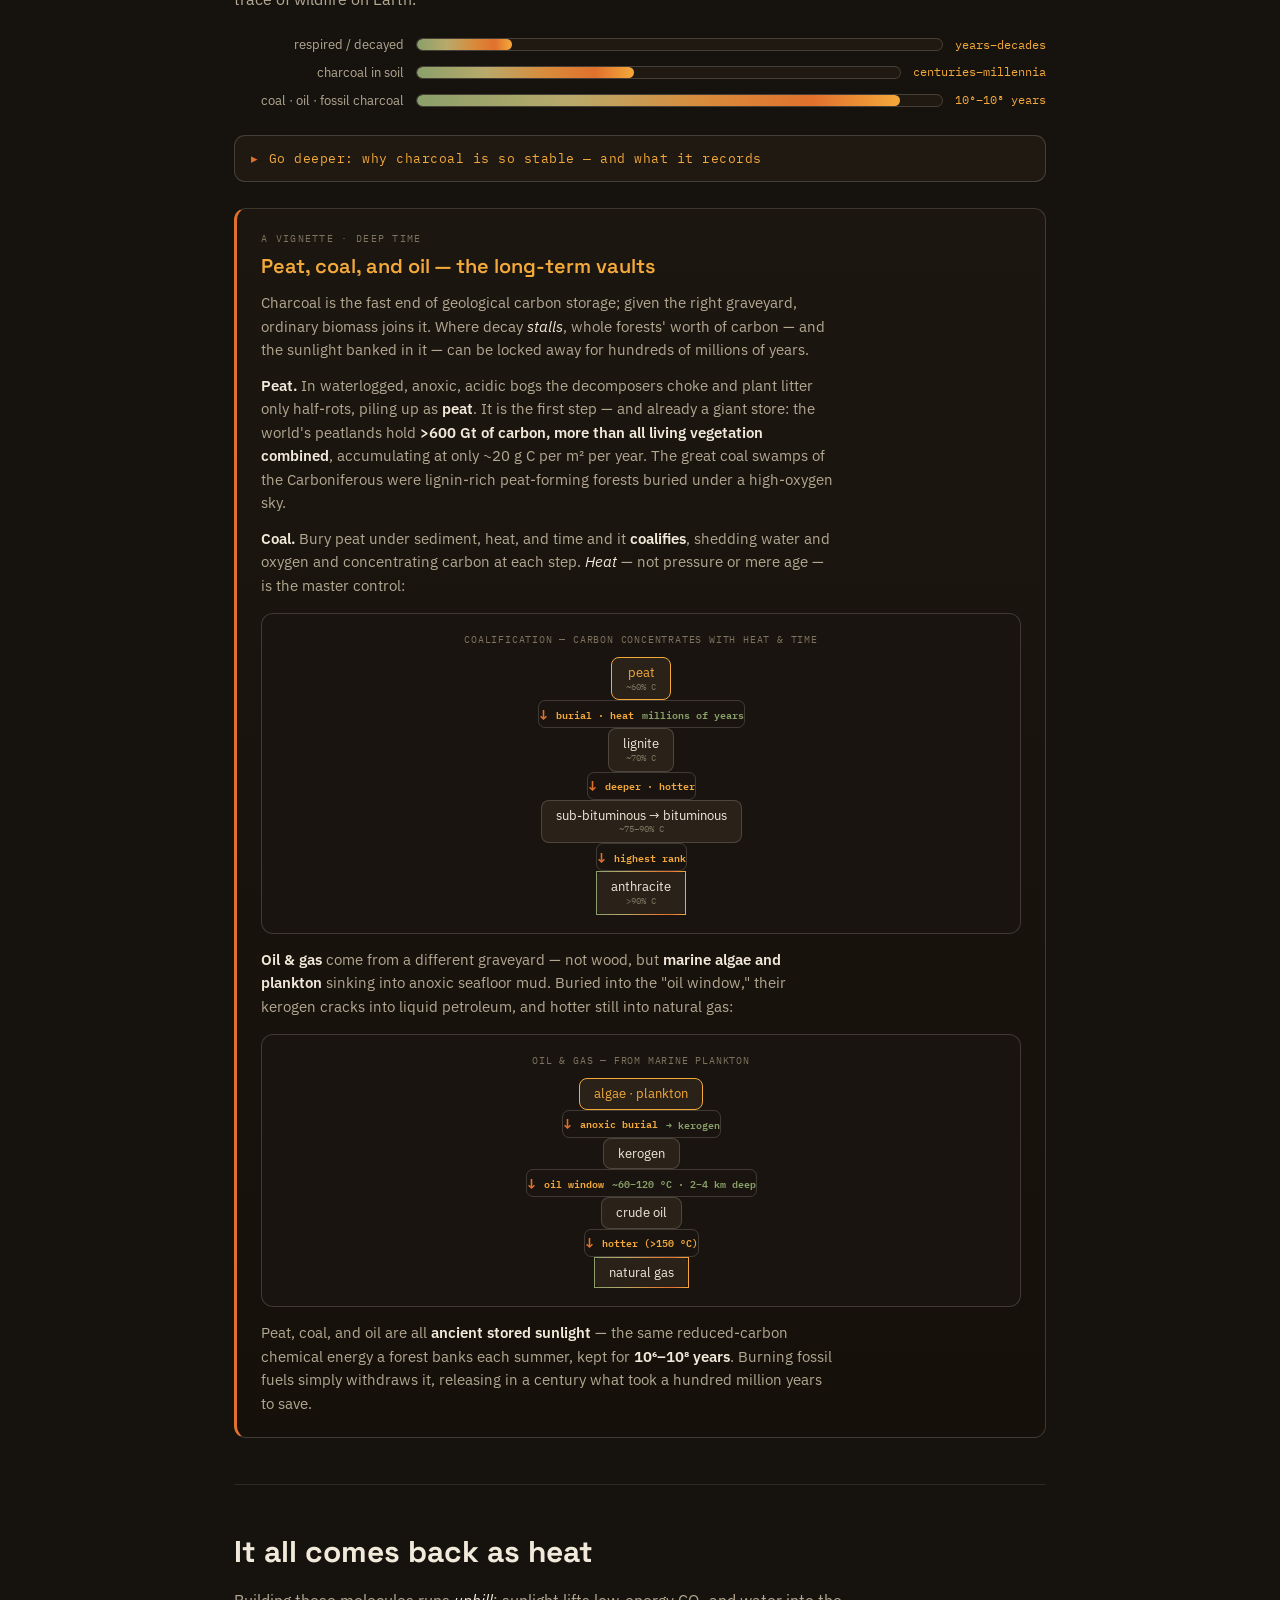
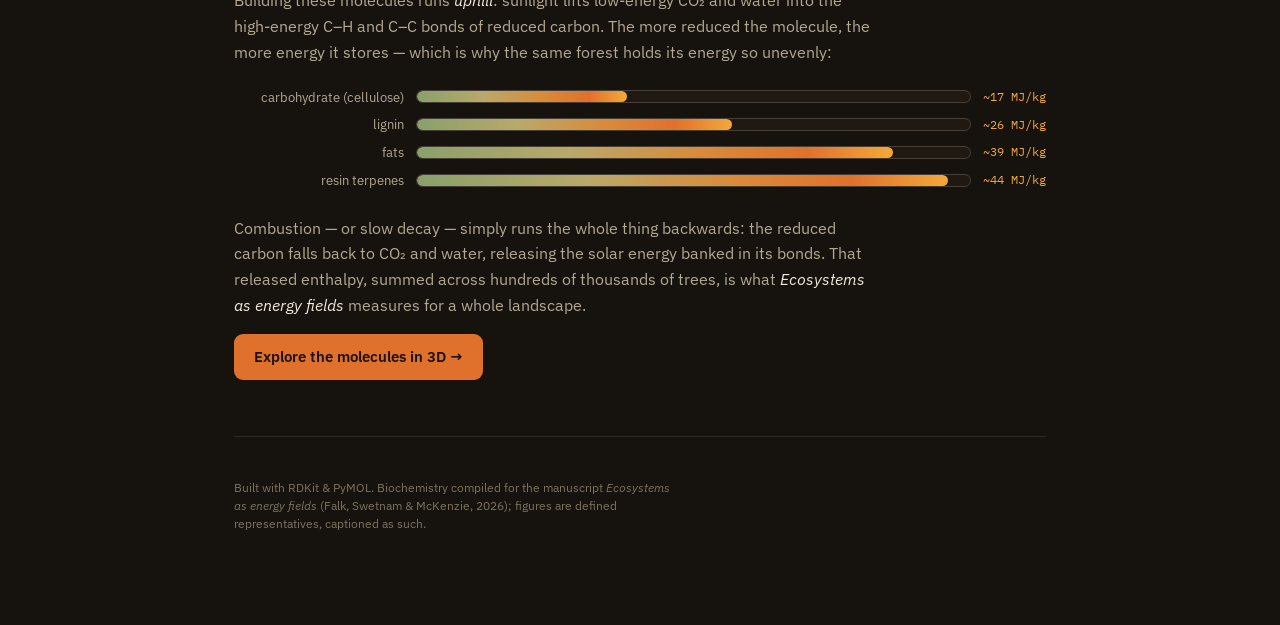
==== commit aa478f21: "Add Figure A plate + Charcoal/fossil-carbon section to learn page - Embed a "Figure A" journal plate" ====
--- a/docs/learn.html
+++ b/docs/learn.html
@@ -72,6 +72,16 @@
       </div>
       <figcaption>Each arrow runs uphill in energy, paid for by sunlight — and stands for many enzyme-catalysed steps, drawn out in the chapters below. Tap a product to open its 3D model.</figcaption>
     </figure>
+  </section>
+
+  <!-- FIGURE A plate -->
+  <section class="figplate" id="figure-a">
+    <figure>
+      <img src="img/figureA-woody-biomass.png" loading="lazy"
+           alt="Figure A — molecular diagrams of cellulose, hemicellulose, and lignin, the three most abundant molecules in woody biomass, arranged around a wood cross-section pie chart of dry-wood composition (cellulose 38–50%, hemicellulose 23–32%, lignin 15–25%).">
+    </figure>
+    <p class="figplate-note">The three molecules this page follows make up most of a tree's dry mass — composed
+      in Claude Design from this project's 3D molecule renders.</p>
   </section>
 
   <!-- 1. PHOTOSYNTHESIS -->
@@ -596,6 +606,102 @@
     </details>
   </section>
 
+  <!-- 11 CHARCOAL -->
+  <section class="chapter" id="charcoal">
+    <div class="chapter-head"><span class="step">11</span><h3>Charcoal — the carbon that escapes</h3></div>
+    <p class="standfirst">Burn wood incompletely and you forge a carbon almost nothing can break down.</p>
+    <p>
+      Not all of it comes straight back as CO₂. When fire burns wood incompletely, it forges a fraction — commonly
+      10–15%, sometimes up to ~30% — into <strong>charcoal</strong> (pyrogenic carbon). Heat drives off the volatiles
+      and rearranges what remains into fused sheets of aromatic carbon, approaching the structure of graphite. The
+      microbes and the very enzymes that rot wood find almost nothing to grip, so charcoal persists
+      <strong>10–100× longer</strong> than the wood it came from: centuries to millennia in soils, and — once buried
+      in sediment — <strong>hundreds of millions of years</strong> in rock, as the fossil charcoal (fusain /
+      inertinite) that fills ancient coal. The reduced carbon's chemical energy stays locked in those aromatic bonds
+      the whole time (charcoal is itself a fuel). So fire isn't only a release: it also banks a slow, globally large
+      carbon-and-energy sink — about <strong>256 million tonnes of carbon a year</strong>, with the oldest charcoal
+      ~420 million years old, the earliest trace of wildfire on Earth.
+    </p>
+    <div class="hhv-compare" aria-label="How long carbon stays locked away, by fate (log scale)">
+      <div class="hhv-row"><span class="hhv-lab">respired / decayed</span><span class="hhv-bar"><i style="width:18%"></i></span><span class="hhv-val">years–decades</span></div>
+      <div class="hhv-row"><span class="hhv-lab">charcoal in soil</span><span class="hhv-bar"><i style="width:45%"></i></span><span class="hhv-val">centuries–millennia</span></div>
+      <div class="hhv-row"><span class="hhv-lab">coal · oil · fossil charcoal</span><span class="hhv-bar"><i style="width:92%"></i></span><span class="hhv-val">10⁶–10⁸ years</span></div>
+    </div>
+    <details>
+      <summary>Go deeper: why charcoal is so stable — and what it records</summary>
+      <p>
+        Charring temperature sets the structure. Above ~400 °C the leftover carbon condenses into polycyclic
+        aromatic clusters (often &gt;7 fused rings); as temperature climbs the carbon content rises from ~48% in raw
+        wood to ~85% at 600 °C and ~94% at 800 °C, shedding the oxygen-bearing "handles" enzymes need. The interior
+        carbons are bonded only to other carbons, which is why condensed pyrogenic carbon is one of Earth's most
+        decay-resistant organic pools — though it's a continuum, and lightly-charred material is far more labile
+        (some field studies see surprisingly fast loss of that fraction).
+      </p>
+      <p>
+        Globally, fire converts ~<strong>256 Tg C/yr</strong> (≈12% of fire's carbon emissions) into pyrogenic
+        carbon, which accumulates to roughly <strong>~200 Pg C in soils</strong> and ~480–1440 Pg C in marine
+        sediments. Buried and lithified, charcoal becomes <strong>inertinite</strong>, a coal maceral that is
+        literally fossil wildfire: Carboniferous coals (≈359–299 Ma) are inertinite-rich (~15–20%, locally 40–50%).
+        Because charcoal only forms and spreads when atmospheric oxygen sits in a "fire window" (≈16–35%), the
+        inertinite in those coals also works as a paleo-oxygen gauge — pointing to a Late-Paleozoic O₂ peak around
+        ~28–30%, well above today's 21%, which fed the era's intense, frequent fires.
+      </p>
+    </details>
+
+    <!-- vignette: deep time -->
+    <aside class="vignette" id="deeptime">
+      <div class="v-eyebrow">a vignette · deep time</div>
+      <h4>Peat, coal, and oil — the long-term vaults</h4>
+      <p>
+        Charcoal is the fast end of geological carbon storage; given the right graveyard, ordinary biomass joins it.
+        Where decay <em>stalls</em>, whole forests' worth of carbon — and the sunlight banked in it — can be locked
+        away for hundreds of millions of years.
+      </p>
+      <p>
+        <strong>Peat.</strong> In waterlogged, anoxic, acidic bogs the decomposers choke and plant litter only
+        half-rots, piling up as <strong>peat</strong>. It is the first step — and already a giant store: the world's
+        peatlands hold <strong>&gt;600 Gt of carbon, more than all living vegetation combined</strong>, accumulating
+        at only ~20 g C per m² per year. The great coal swamps of the Carboniferous were lignin-rich peat-forming
+        forests buried under a high-oxygen sky.
+      </p>
+      <p>
+        <strong>Coal.</strong> Bury peat under sediment, heat, and time and it <strong>coalifies</strong>, shedding
+        water and oxygen and concentrating carbon at each step. <em>Heat</em> — not pressure or mere age — is the
+        master control:
+      </p>
+      <ol class="pathway">
+        <li class="head">coalification — carbon concentrates with heat &amp; time</li>
+        <li class="met start">peat<small>~60% C</small></li>
+        <li class="step"><span class="enz">burial · heat</span><span class="cof">millions of years</span></li>
+        <li class="met">lignite<small>~70% C</small></li>
+        <li class="step"><span class="enz">deeper · hotter</span></li>
+        <li class="met">sub-bituminous → bituminous<small>~75–90% C</small></li>
+        <li class="step"><span class="enz">highest rank</span></li>
+        <li class="met end">anthracite<small>&gt;90% C</small></li>
+      </ol>
+      <p style="margin-top:14px;">
+        <strong>Oil &amp; gas</strong> come from a different graveyard — not wood, but <strong>marine algae and
+        plankton</strong> sinking into anoxic seafloor mud. Buried into the "oil window," their kerogen cracks into
+        liquid petroleum, and hotter still into natural gas:
+      </p>
+      <ol class="pathway">
+        <li class="head">oil &amp; gas — from marine plankton</li>
+        <li class="met start">algae · plankton</li>
+        <li class="step"><span class="enz">anoxic burial</span><span class="cof">→ kerogen</span></li>
+        <li class="met">kerogen</li>
+        <li class="step"><span class="enz">oil window</span><span class="cof">~60–120 °C · 2–4 km deep</span></li>
+        <li class="met">crude oil</li>
+        <li class="step"><span class="enz">hotter (&gt;150 °C)</span></li>
+        <li class="met end">natural gas</li>
+      </ol>
+      <p style="margin-top:14px;">
+        Peat, coal, and oil are all <strong>ancient stored sunlight</strong> — the same reduced-carbon chemical
+        energy a forest banks each summer, kept for <strong>10⁶–10⁸ years</strong>. Burning fossil fuels simply
+        withdraws it, releasing in a century what took a hundred million years to save.
+      </p>
+    </aside>
+  </section>
+
   <!-- CLOSING: energy tie-back -->
   <section class="closing">
     <h3>It all comes back as heat</h3>
--- a/docs/style.css
+++ b/docs/style.css
@@ -243,6 +243,13 @@
 .pathway-cap{text-align:center; font-size:11.5px; color:var(--paper-faint); margin:9px 0 2px}
 details .pathway, details .pathway-pair{margin-left:18px; margin-right:18px}
 
+/* Figure-A journal plate (light figure inset on the dark page) */
+.figplate{padding:30px 0 10px}
+.figplate figure{margin:0; background:#fff; border:1px solid var(--line-2); border-radius:12px;
+  overflow:hidden; box-shadow:0 10px 34px rgba(0,0,0,.42)}
+.figplate img{display:block; width:100%; height:auto}
+.figplate-note{margin:13px 4px 0; font-size:12.5px; color:var(--paper-faint); text-align:center; line-height:1.5}
+
 /* chapters */
 .chapter{padding:40px 0; border-bottom:1px solid var(--line)}
 .chapter-head{display:flex; align-items:baseline; gap:14px}
@@ -283,6 +290,17 @@
 .myth{border-left:2px solid var(--moss); margin-left:18px !important; padding-left:12px !important;
   font-size:13.5px !important}
 .myth strong{color:var(--moss) !important}
+
+/* deep-time vignette (charcoal chapter) */
+.vignette{margin:26px 0 6px; padding:22px 24px; border:1px solid var(--line-2); border-left:3px solid var(--ember);
+  border-radius:12px; background:linear-gradient(180deg,#1c1610,#15100a)}
+.vignette .v-eyebrow{font-family:"IBM Plex Mono",monospace; font-size:10px; letter-spacing:.13em;
+  text-transform:uppercase; color:var(--paper-faint); margin-bottom:5px}
+.vignette h4{font-family:"Space Grotesk",sans-serif; font-size:20px; font-weight:600; margin:0 0 10px; color:var(--flame)}
+.vignette p{font-size:14.5px; line-height:1.62; color:var(--paper-dim); max-width:64ch; margin:0 0 12px}
+.vignette p:last-child{margin-bottom:0}
+.vignette p strong{color:var(--paper); font-weight:600}
+.vignette p em{color:var(--paper); font-style:italic}
 
 /* nutrient list */
 .nutrients{list-style:none; padding:0; margin:6px 0 16px; display:grid; gap:10px; max-width:64ch}
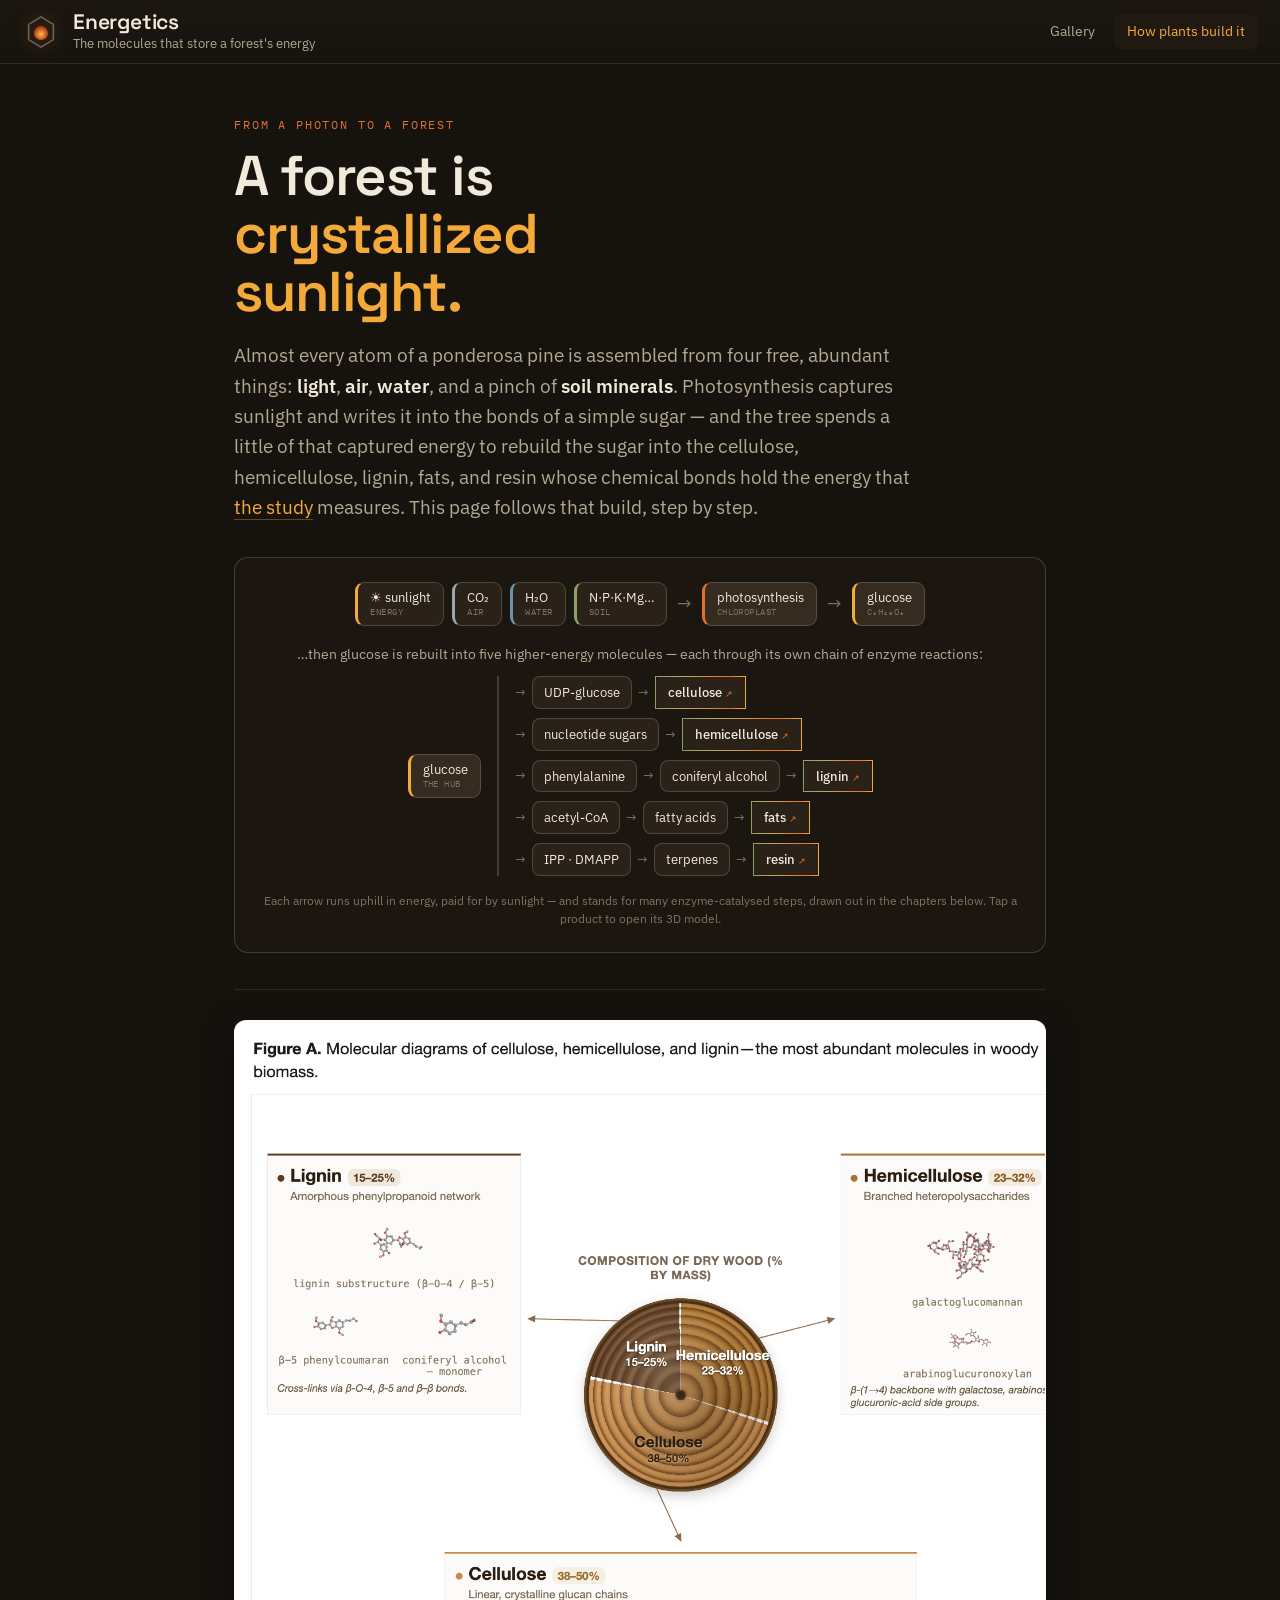
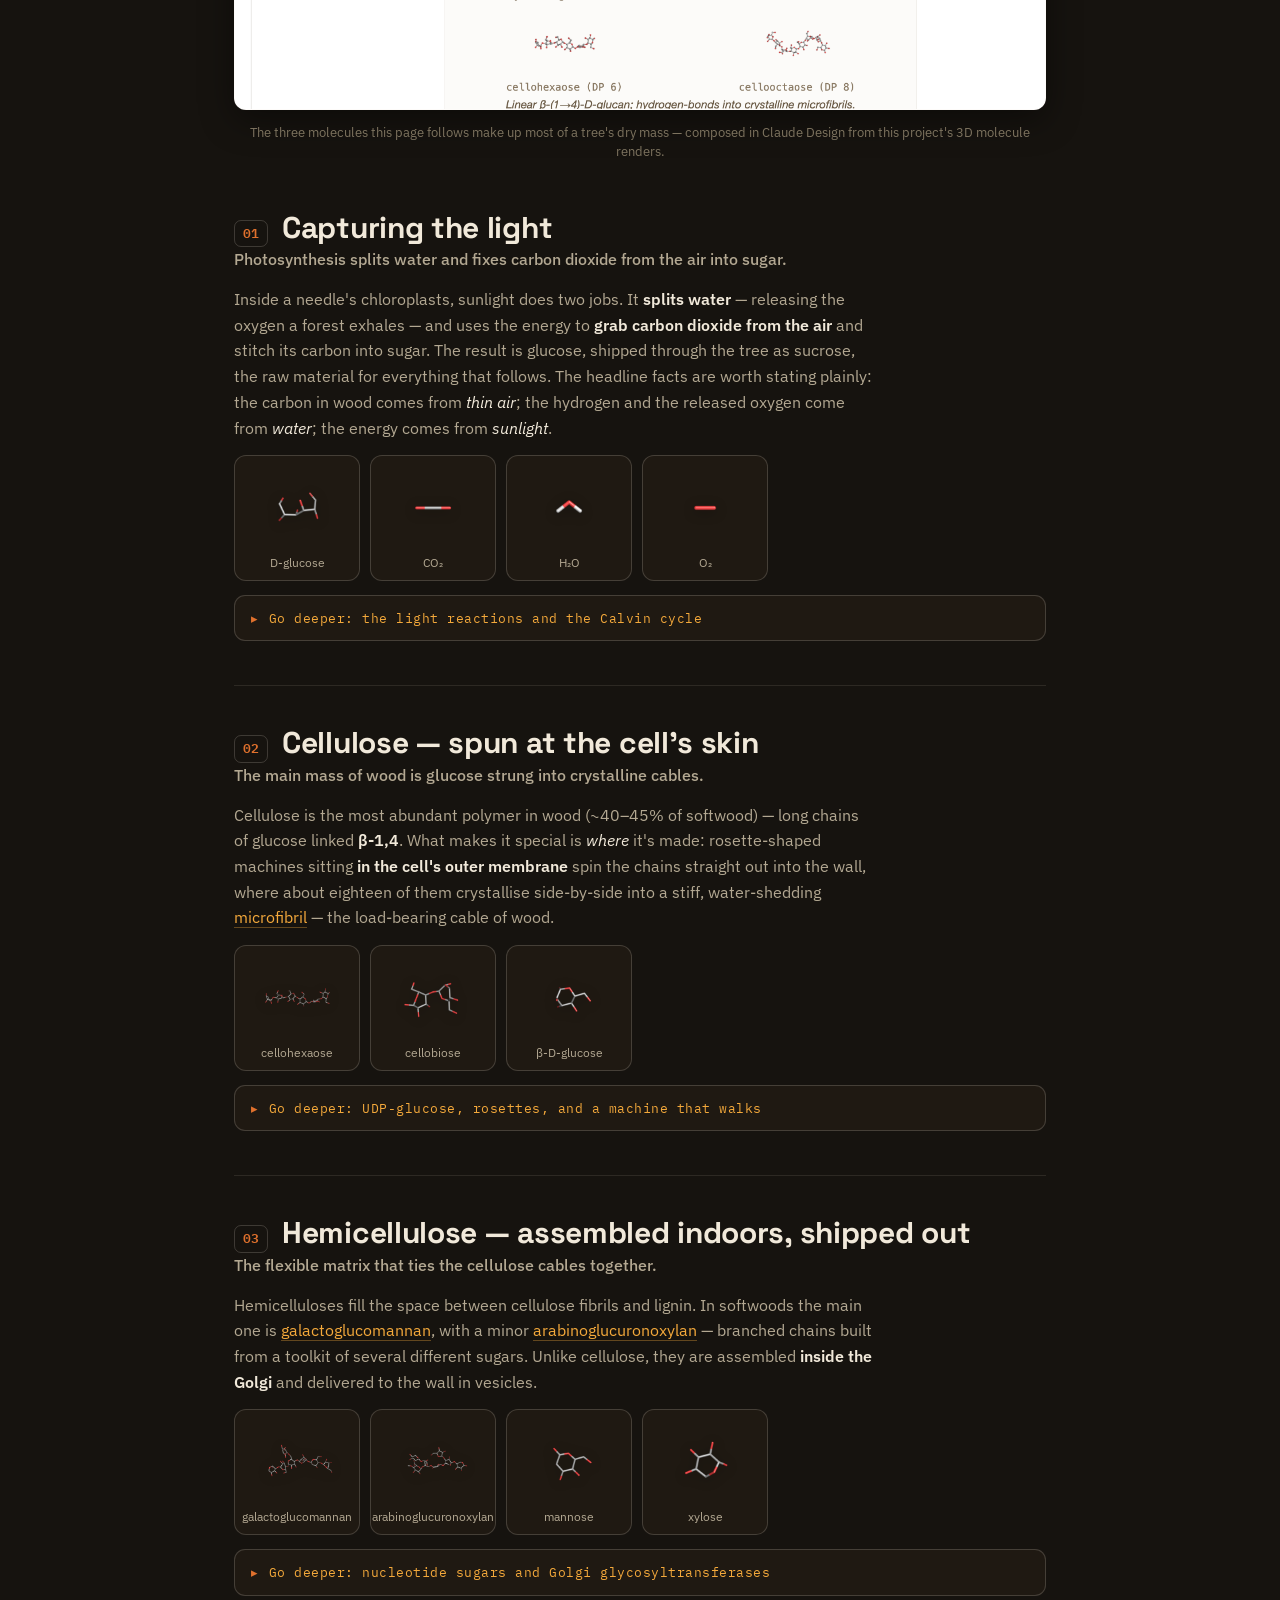
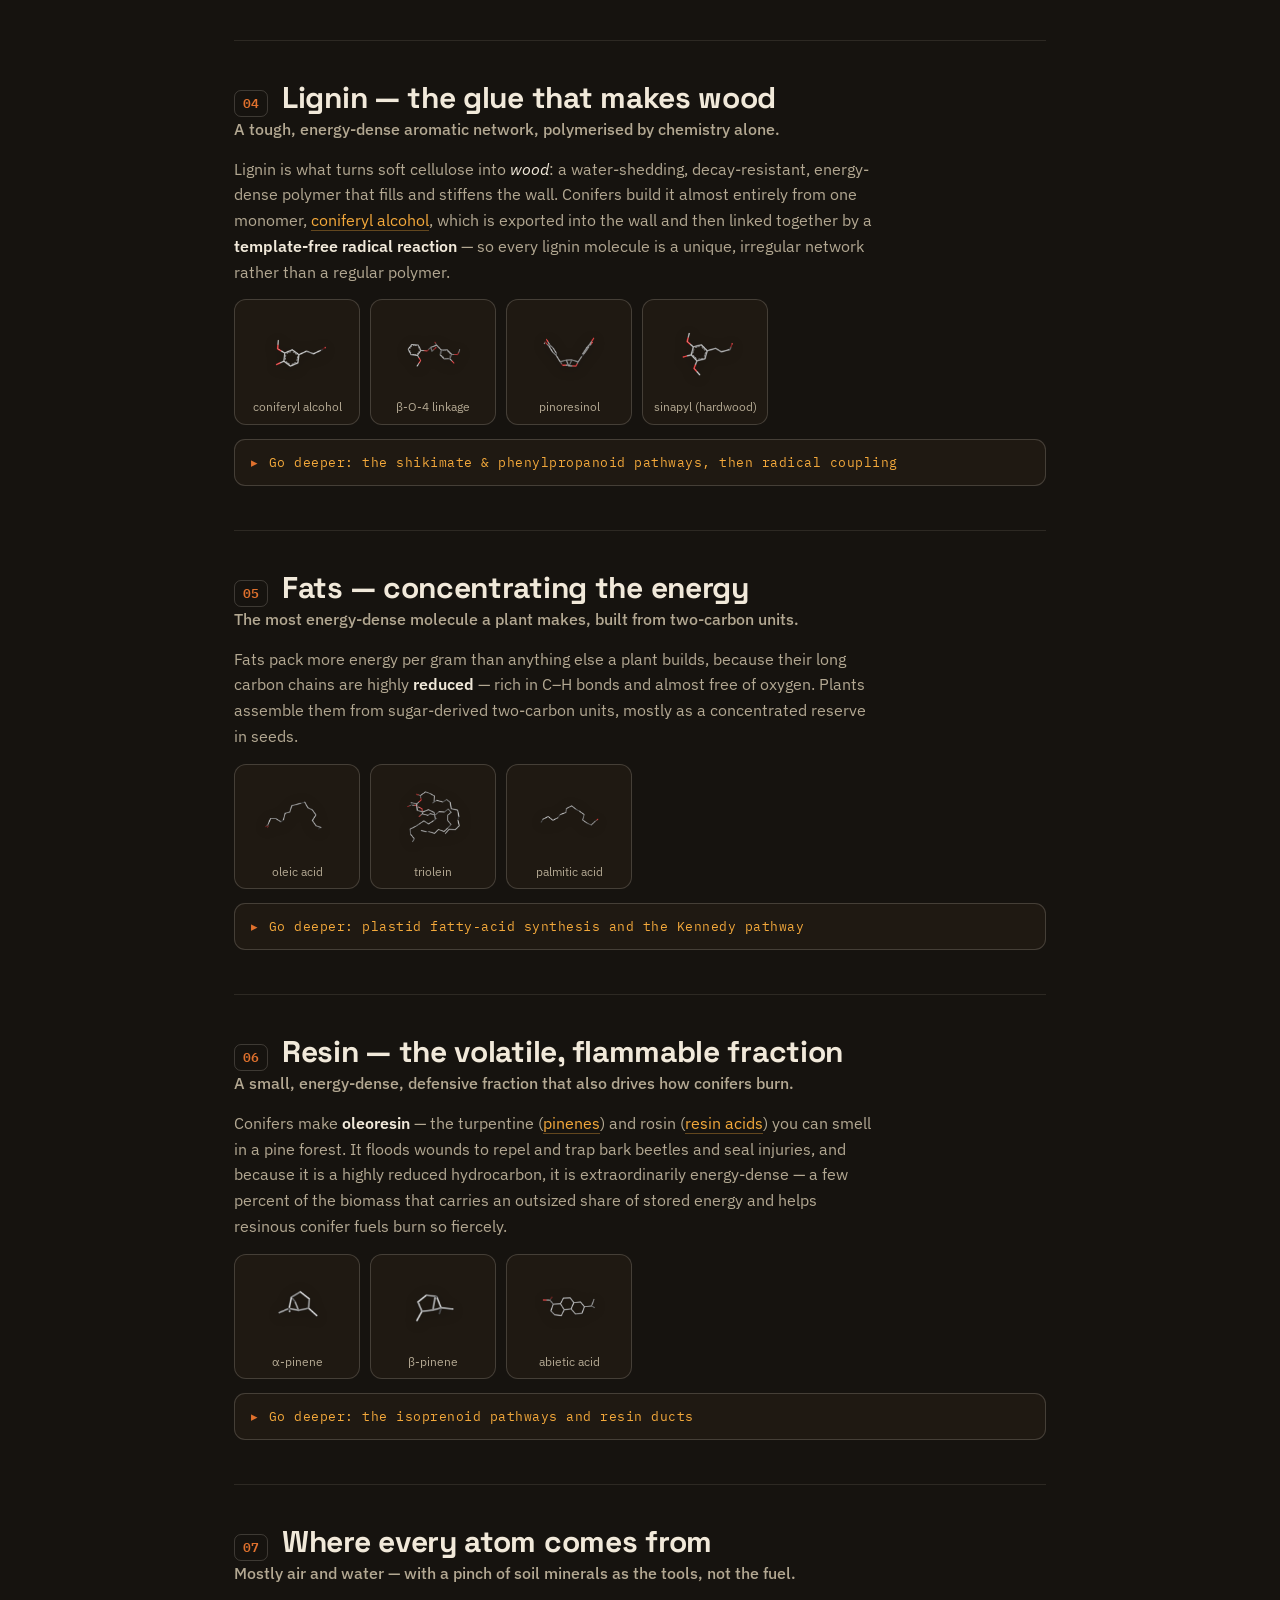
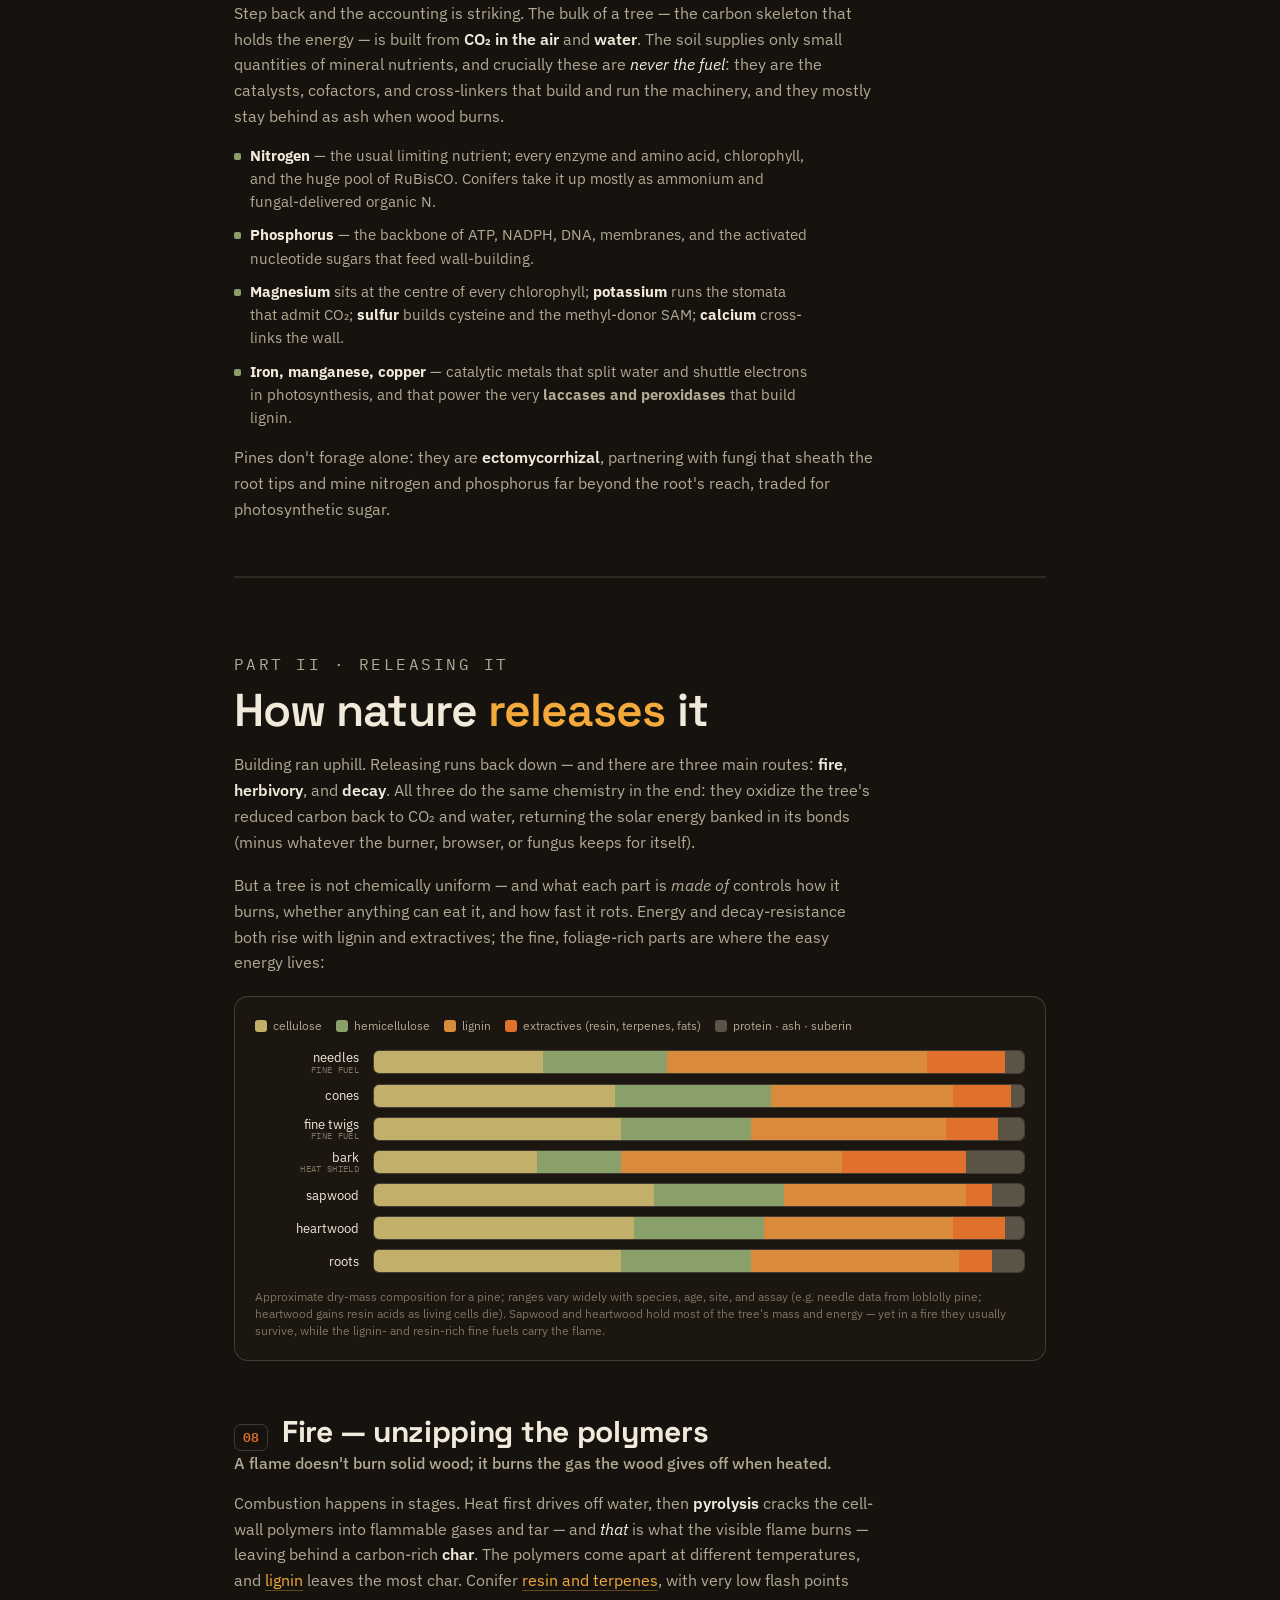
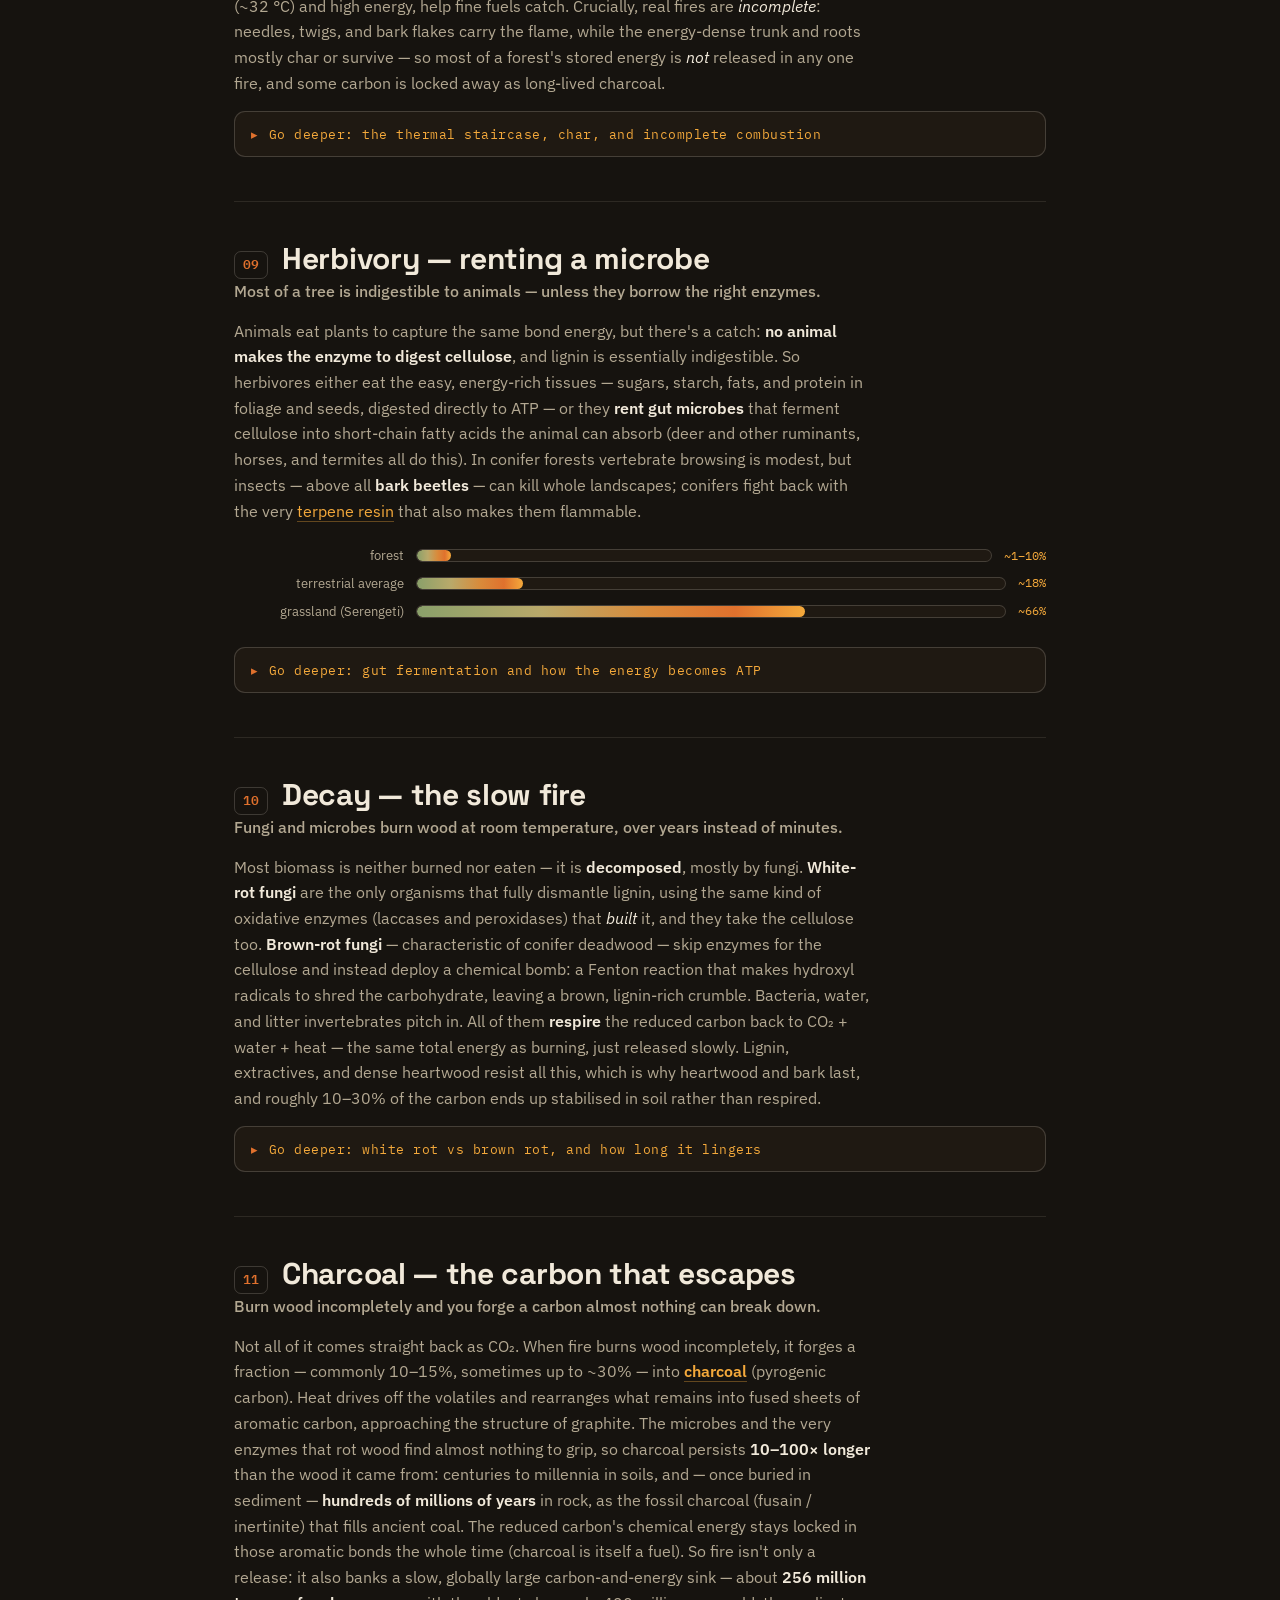
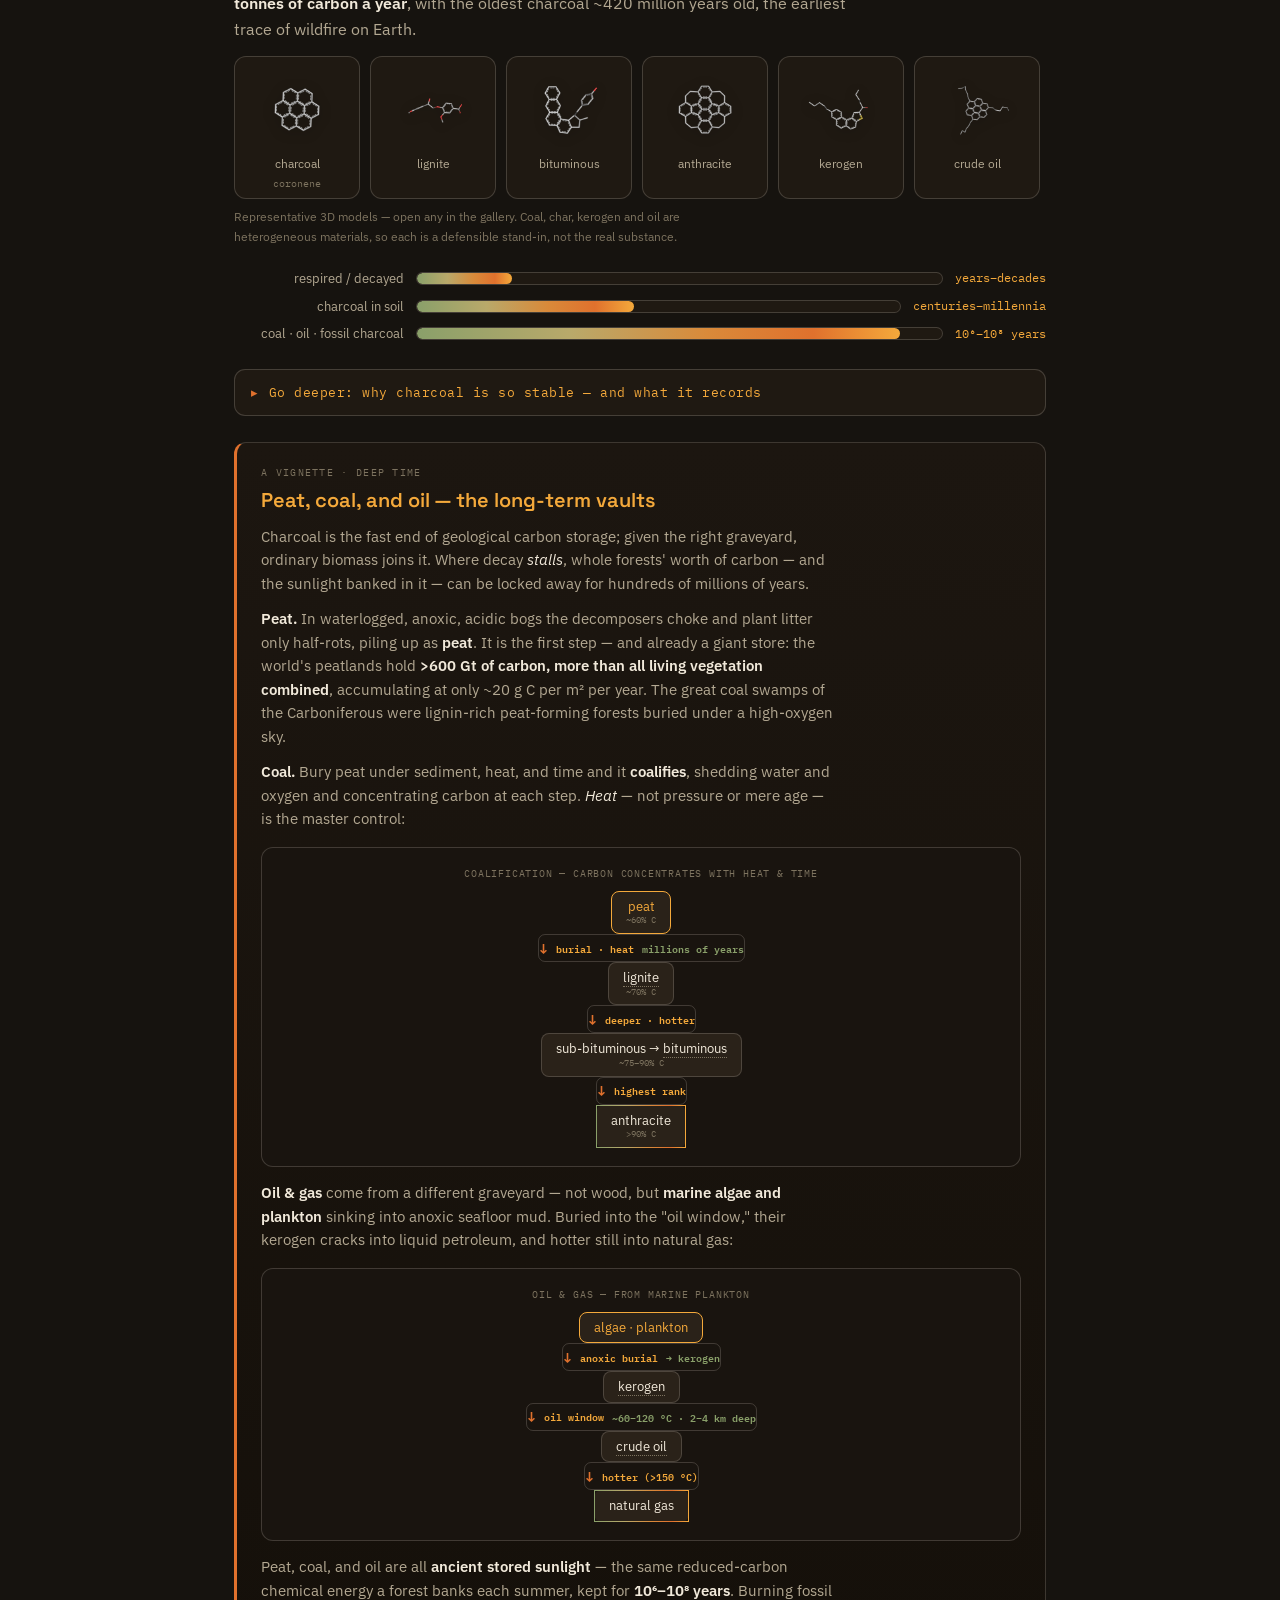
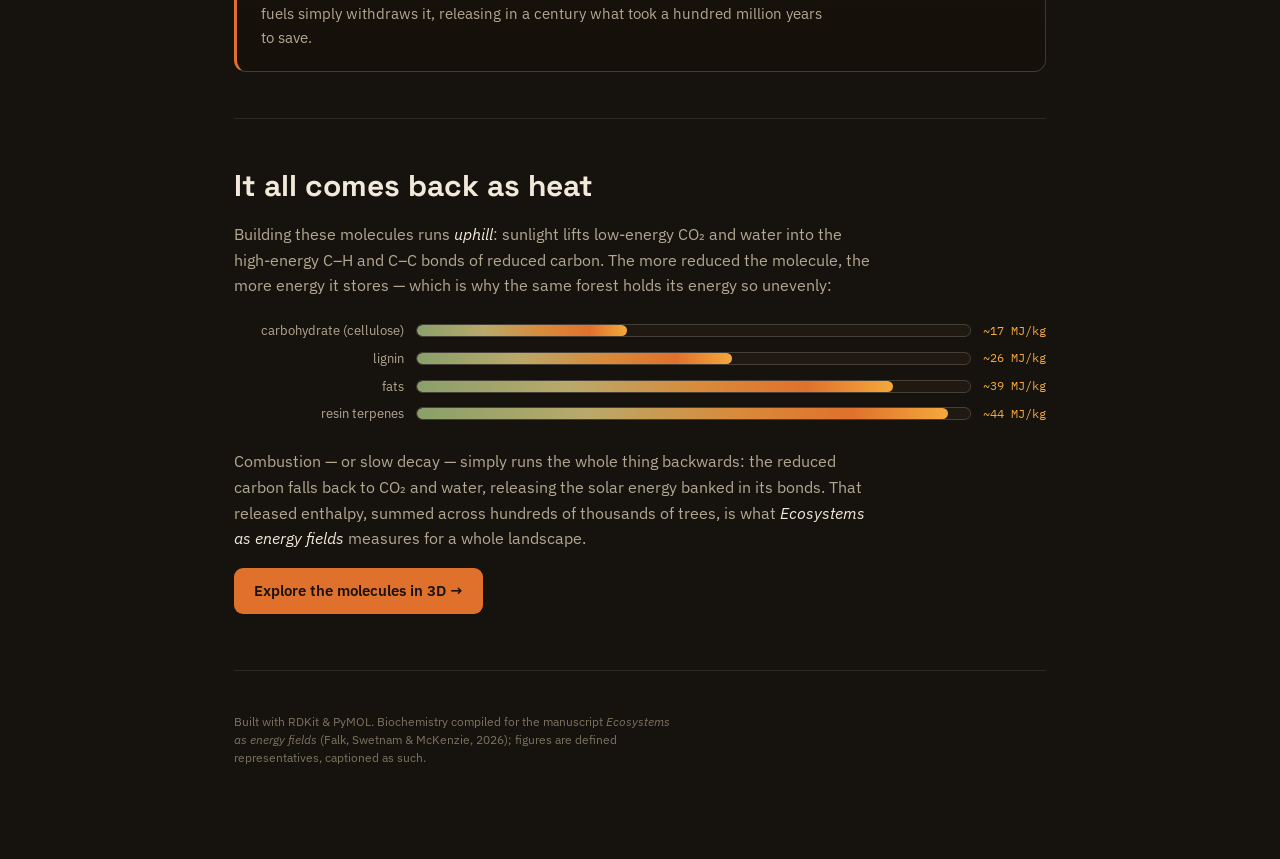
==== commit ae57aec8: "Add fossil-carbon molecules; fix Figure A panel overflow/cropping Molecules: add 7 representative fo" ====
--- a/docs/learn.html
+++ b/docs/learn.html
@@ -612,7 +612,7 @@
     <p class="standfirst">Burn wood incompletely and you forge a carbon almost nothing can break down.</p>
     <p>
       Not all of it comes straight back as CO₂. When fire burns wood incompletely, it forges a fraction — commonly
-      10–15%, sometimes up to ~30% — into <strong>charcoal</strong> (pyrogenic carbon). Heat drives off the volatiles
+      10–15%, sometimes up to ~30% — into <strong><a class="inline-link" href="index.html#charcoal">charcoal</a></strong> (pyrogenic carbon). Heat drives off the volatiles
       and rearranges what remains into fused sheets of aromatic carbon, approaching the structure of graphite. The
       microbes and the very enzymes that rot wood find almost nothing to grip, so charcoal persists
       <strong>10–100× longer</strong> than the wood it came from: centuries to millennia in soils, and — once buried
@@ -622,6 +622,15 @@
       carbon-and-energy sink — about <strong>256 million tonnes of carbon a year</strong>, with the oldest charcoal
       ~420 million years old, the earliest trace of wildfire on Earth.
     </p>
+    <p class="molchips">
+      <a class="molref" href="index.html#charcoal"><img src="img/charcoal.png" alt="">charcoal<small>coronene</small></a>
+      <a class="molref" href="index.html#lignite"><img src="img/lignite.png" alt="">lignite</a>
+      <a class="molref" href="index.html#bituminous"><img src="img/bituminous.png" alt="">bituminous</a>
+      <a class="molref" href="index.html#anthracite"><img src="img/anthracite.png" alt="">anthracite</a>
+      <a class="molref" href="index.html#kerogen"><img src="img/kerogen.png" alt="">kerogen</a>
+      <a class="molref" href="index.html#crude_oil"><img src="img/crude_oil.png" alt="">crude oil</a>
+    </p>
+    <p style="font-size:12px;color:var(--paper-faint);margin:-6px 0 16px;">Representative 3D models — open any in the gallery. Coal, char, kerogen and oil are heterogeneous materials, so each is a defensible stand-in, not the real substance.</p>
     <div class="hhv-compare" aria-label="How long carbon stays locked away, by fate (log scale)">
       <div class="hhv-row"><span class="hhv-lab">respired / decayed</span><span class="hhv-bar"><i style="width:18%"></i></span><span class="hhv-val">years–decades</span></div>
       <div class="hhv-row"><span class="hhv-lab">charcoal in soil</span><span class="hhv-bar"><i style="width:45%"></i></span><span class="hhv-val">centuries–millennia</span></div>
@@ -673,11 +682,11 @@
         <li class="head">coalification — carbon concentrates with heat &amp; time</li>
         <li class="met start">peat<small>~60% C</small></li>
         <li class="step"><span class="enz">burial · heat</span><span class="cof">millions of years</span></li>
-        <li class="met">lignite<small>~70% C</small></li>
+        <li class="met"><a class="metlink" href="index.html#lignite">lignite</a><small>~70% C</small></li>
         <li class="step"><span class="enz">deeper · hotter</span></li>
-        <li class="met">sub-bituminous → bituminous<small>~75–90% C</small></li>
+        <li class="met">sub-bituminous → <a class="metlink" href="index.html#bituminous">bituminous</a><small>~75–90% C</small></li>
         <li class="step"><span class="enz">highest rank</span></li>
-        <li class="met end">anthracite<small>&gt;90% C</small></li>
+        <li class="met end"><a href="index.html#anthracite">anthracite<small>&gt;90% C</small></a></li>
       </ol>
       <p style="margin-top:14px;">
         <strong>Oil &amp; gas</strong> come from a different graveyard — not wood, but <strong>marine algae and
@@ -688,9 +697,9 @@
         <li class="head">oil &amp; gas — from marine plankton</li>
         <li class="met start">algae · plankton</li>
         <li class="step"><span class="enz">anoxic burial</span><span class="cof">→ kerogen</span></li>
-        <li class="met">kerogen</li>
+        <li class="met"><a class="metlink" href="index.html#kerogen">kerogen</a></li>
         <li class="step"><span class="enz">oil window</span><span class="cof">~60–120 °C · 2–4 km deep</span></li>
-        <li class="met">crude oil</li>
+        <li class="met"><a class="metlink" href="index.html#crude_oil">crude oil</a></li>
         <li class="step"><span class="enz">hotter (&gt;150 °C)</span></li>
         <li class="met end">natural gas</li>
       </ol>
--- a/docs/style.css
+++ b/docs/style.css
@@ -234,6 +234,8 @@
 .pathway .met.end{border:1px solid transparent; border-image:var(--grad-energy) 1}
 .pathway .met.end a{color:var(--paper); text-decoration:none}
 .pathway .met.end a:hover{color:var(--flame)}
+.pathway .met .metlink{color:inherit; text-decoration:none; border-bottom:1px dotted var(--paper-faint)}
+.pathway .met .metlink:hover{color:var(--flame); border-color:var(--flame)}
 .pathway .step{display:flex; align-items:center; gap:8px; min-height:28px; padding:3px 0}
 .pathway .step::before{content:"↓"; font-size:15px; color:var(--ember); line-height:1; flex:0 0 auto}
 .pathway .step .enz{font-family:"IBM Plex Mono",monospace; font-size:10px; color:var(--flame); white-space:nowrap}
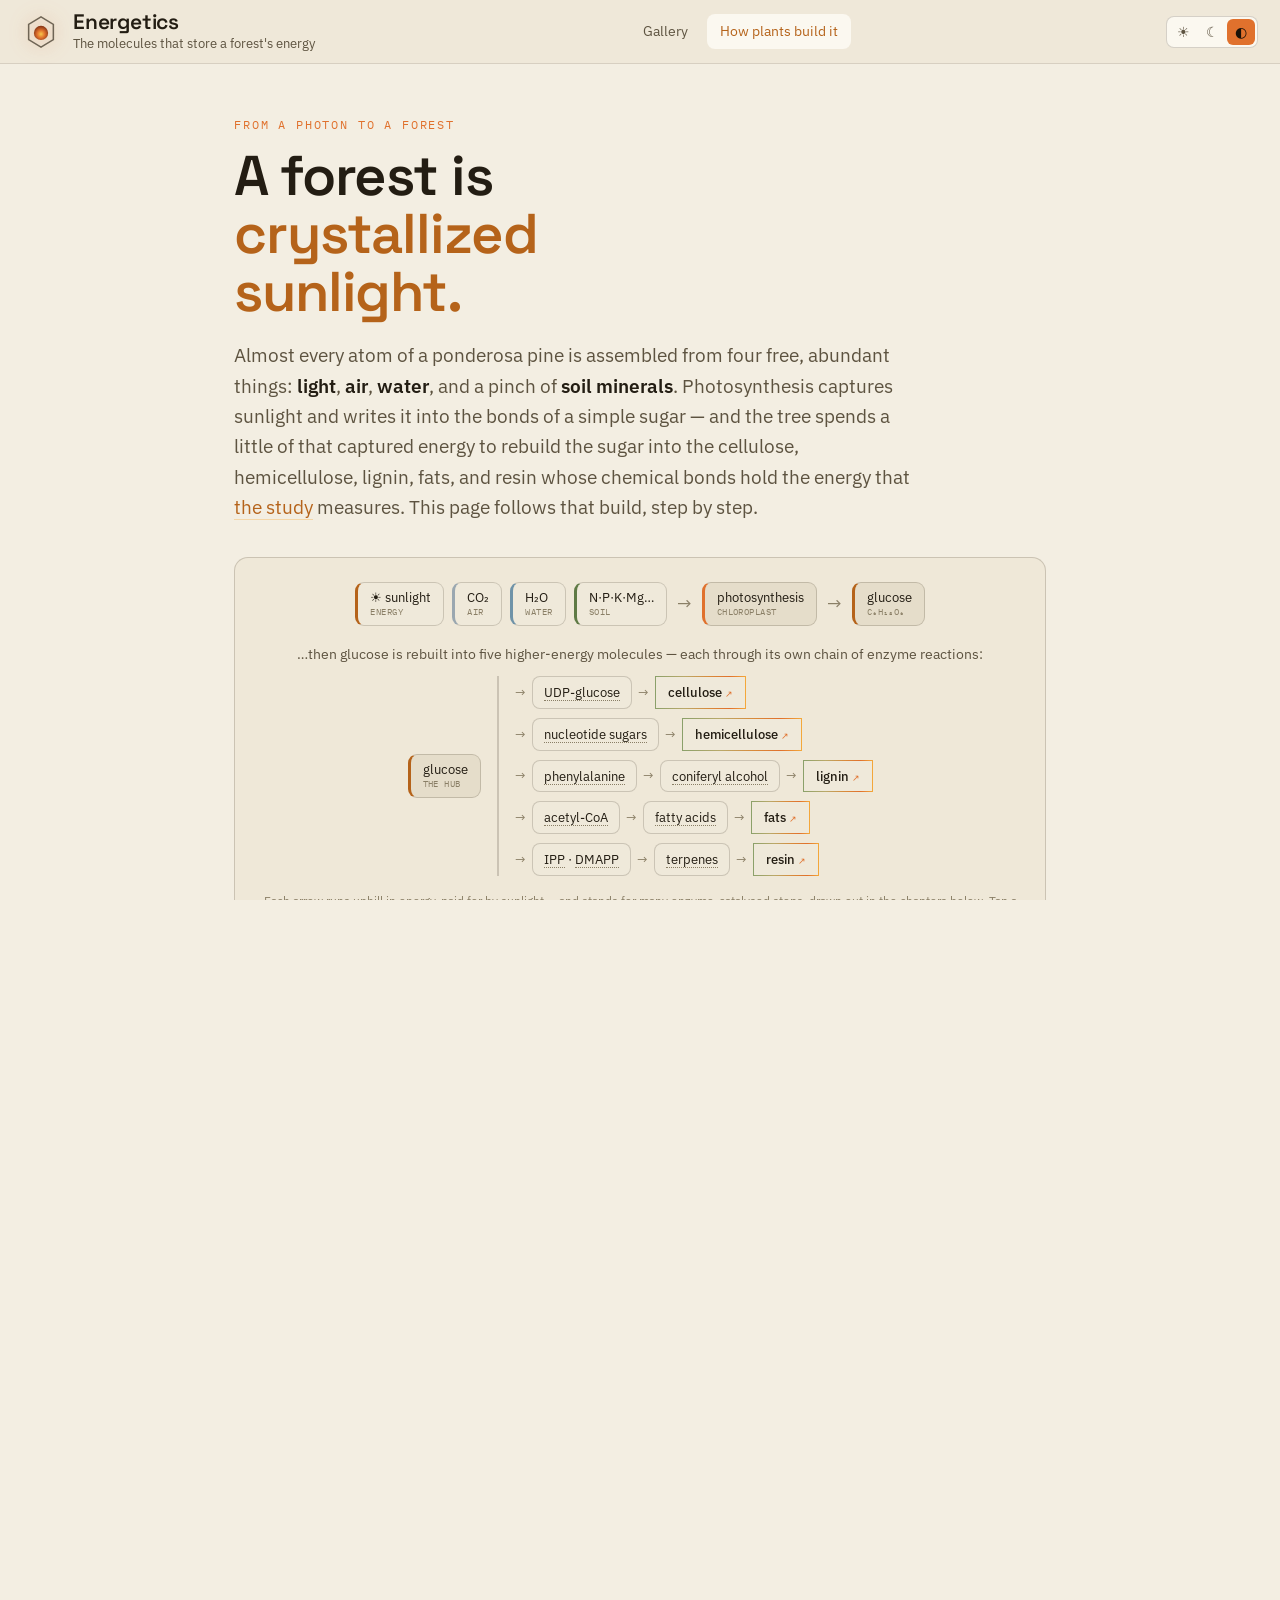
==== commit fda0c255: "Light/dark/system theming, mobile fixes, native Figure A, +6 intermediates Theming: add a light/dark" ====
--- a/docs/learn.html
+++ b/docs/learn.html
@@ -3,6 +3,7 @@
 <head>
 <meta charset="utf-8">
 <meta name="viewport" content="width=device-width, initial-scale=1">
+<script>/* set theme before paint to avoid a flash */(function(){try{var t=localStorage.getItem('theme')||'system';var h=document.documentElement;h.setAttribute('data-theme',t);h.style.colorScheme=(t==='system'?'light dark':t);}catch(e){}})();</script>
 <title>How plants build it — Energetics</title>
 <meta name="description" content="How a conifer forest builds its energy-storing molecules — cellulose, hemicellulose, lignin, fats, and resin — from sunlight, air, water, and soil. Photosynthesis and the biosynthetic pathways behind 'Ecosystems as energy fields'.">
 <link rel="icon" href="data:image/svg+xml,%3Csvg xmlns='http://www.w3.org/2000/svg' viewBox='0 0 40 40'%3E%3Cpolygon points='20,4 33,12 33,28 20,36 7,28 7,12' fill='none' stroke='%236f6555' stroke-width='2'/%3E%3Ccircle cx='20' cy='21' r='7.5' fill='%23e0712d'/%3E%3C/svg%3E">
@@ -28,6 +29,11 @@
     <a href="index.html">Gallery</a>
     <a href="learn.html" aria-current="page">How plants build it</a>
   </nav>
+  <div class="theme-toggle" role="group" aria-label="Colour theme">
+    <button data-theme-set="light" title="Light" aria-label="Light theme">☀</button>
+    <button data-theme-set="dark" title="Dark" aria-label="Dark theme">☾</button>
+    <button data-theme-set="system" title="Match system" aria-label="Match system">◐</button>
+  </div>
 </header>
 
 <main class="doc-main">
@@ -63,11 +69,11 @@
       <div class="fan">
         <span class="node n-glucose fan-hub">glucose<small>the hub</small></span>
         <div class="fan-rows">
-          <ol class="rxn"><li class="arr">→</li><li class="met">UDP-glucose</li><li class="arr">→</li><li class="met end"><a href="index.html#cellohexaose">cellulose<small>↗</small></a></li></ol>
-          <ol class="rxn"><li class="arr">→</li><li class="met">nucleotide sugars</li><li class="arr">→</li><li class="met end"><a href="index.html#ggm_compact">hemicellulose<small>↗</small></a></li></ol>
-          <ol class="rxn"><li class="arr">→</li><li class="met">phenylalanine</li><li class="arr">→</li><li class="met">coniferyl alcohol</li><li class="arr">→</li><li class="met end"><a href="index.html#lignin_bo4">lignin<small>↗</small></a></li></ol>
-          <ol class="rxn"><li class="arr">→</li><li class="met">acetyl-CoA</li><li class="arr">→</li><li class="met">fatty acids</li><li class="arr">→</li><li class="met end"><a href="index.html#triolein">fats<small>↗</small></a></li></ol>
-          <ol class="rxn"><li class="arr">→</li><li class="met">IPP · DMAPP</li><li class="arr">→</li><li class="met">terpenes</li><li class="arr">→</li><li class="met end"><a href="index.html#abietic_acid">resin<small>↗</small></a></li></ol>
+          <ol class="rxn"><li class="arr">→</li><li class="met"><a class="metlink" href="index.html#udp_glucose">UDP-glucose</a></li><li class="arr">→</li><li class="met end"><a href="index.html#cellohexaose">cellulose<small>↗</small></a></li></ol>
+          <ol class="rxn"><li class="arr">→</li><li class="met"><a class="metlink" href="index.html#gdp_mannose">nucleotide sugars</a></li><li class="arr">→</li><li class="met end"><a href="index.html#ggm_compact">hemicellulose<small>↗</small></a></li></ol>
+          <ol class="rxn"><li class="arr">→</li><li class="met"><a class="metlink" href="index.html#phenylalanine">phenylalanine</a></li><li class="arr">→</li><li class="met"><a class="metlink" href="index.html#coniferyl">coniferyl alcohol</a></li><li class="arr">→</li><li class="met end"><a href="index.html#lignin_bo4">lignin<small>↗</small></a></li></ol>
+          <ol class="rxn"><li class="arr">→</li><li class="met"><a class="metlink" href="index.html#acetyl_coa">acetyl-CoA</a></li><li class="arr">→</li><li class="met"><a class="metlink" href="index.html#oleic_acid">fatty acids</a></li><li class="arr">→</li><li class="met end"><a href="index.html#triolein">fats<small>↗</small></a></li></ol>
+          <ol class="rxn"><li class="arr">→</li><li class="met"><a class="metlink" href="index.html#ipp">IPP</a> · <a class="metlink" href="index.html#dmapp">DMAPP</a></li><li class="arr">→</li><li class="met"><a class="metlink" href="index.html#alpha_pinene">terpenes</a></li><li class="arr">→</li><li class="met end"><a href="index.html#abietic_acid">resin<small>↗</small></a></li></ol>
         </div>
       </div>
       <figcaption>Each arrow runs uphill in energy, paid for by sunlight — and stands for many enzyme-catalysed steps, drawn out in the chapters below. Tap a product to open its 3D model.</figcaption>
@@ -75,11 +81,9 @@
   </section>
 
   <!-- FIGURE A plate -->
-  <section class="figplate" id="figure-a">
-    <figure>
-      <img src="img/figureA-woody-biomass.png" loading="lazy"
-           alt="Figure A — molecular diagrams of cellulose, hemicellulose, and lignin, the three most abundant molecules in woody biomass, arranged around a wood cross-section pie chart of dry-wood composition (cellulose 38–50%, hemicellulose 23–32%, lignin 15–25%).">
-    </figure>
+  <section class="figplate" id="figure-a"
+           aria-label="Figure A — molecular diagrams of cellulose, hemicellulose and lignin, arranged around a wood cross-section pie chart of dry-wood composition (cellulose 38–50%, hemicellulose 23–32%, lignin 15–25%).">
+    <div class="figA-scaler"><div class="figA-stage" id="figAstage"></div></div>
     <p class="figplate-note">The three molecules this page follows make up most of a tree's dry mass — composed
       in Claude Design from this project's 3D molecule renders.</p>
   </section>
@@ -742,5 +746,33 @@
   </footer>
 
 </main>
+
+<script>
+/* Figure A: load the native figure fragment and scale it to fit the page width.
+   Native HTML means the whole figure always renders — it can't be cropped like a screenshot. */
+(function () {
+  var scaler = document.querySelector(".figA-scaler"),
+      stage = document.getElementById("figAstage");
+  if (!scaler || !stage) return;
+  var DESIGN_W = 1660;
+  function fit() {
+    var k = scaler.clientWidth / DESIGN_W;
+    stage.style.transform = "scale(" + k + ")";
+    scaler.style.height = (stage.offsetHeight * k) + "px";
+    scaler.style.aspectRatio = "auto";
+  }
+  fetch("fig/figureA-inline.html")
+    .then(function (r) { return r.text(); })
+    .then(function (html) {
+      stage.innerHTML = html;
+      fit();
+      stage.querySelectorAll("img").forEach(function (im) { im.addEventListener("load", fit); });
+      setTimeout(fit, 400);
+    })
+    .catch(function () { scaler.style.display = "none"; });
+  window.addEventListener("resize", fit);
+})();
+</script>
+<script src="theme.js"></script>
 </body>
 </html>
--- a/docs/style.css
+++ b/docs/style.css
@@ -1,20 +1,32 @@
 /* Energetics — heartwood-char palette, ember = energy, moss = living biomass.
    Type: Space Grotesk (display) · IBM Plex Sans (UI) · IBM Plex Mono (data). */
 
+/* Theme: each colour is light-dark(LIGHT, DARK). color-scheme (set per data-theme by theme.js)
+   picks which value resolves — so dark stays as designed and a warm light theme comes for free. */
+:root{ color-scheme: light dark; }            /* default = follow the OS (system) */
+:root[data-theme="light"]{ color-scheme: light; }
+:root[data-theme="dark"]{ color-scheme: dark; }
+:root[data-theme="system"]{ color-scheme: light dark; }
+
 :root{
-  --char:#16130f;        /* burnt-heartwood near-black (app bg) */
-  --bark:#1f1912;        /* panel */
-  --bark-2:#2a2219;      /* raised / hover */
-  --bark-3:#352b20;      /* active */
-  --paper:#f1e9da;       /* warm pale text */
-  --paper-dim:#b3a892;   /* muted text */
-  --paper-faint:#7d735f; /* faintest text */
-  --line:rgba(241,233,218,.10);
-  --line-2:rgba(241,233,218,.18);
-
-  --ember:#e0712d;       /* primary accent — energy/fire */
-  --flame:#f4a93b;       /* hot highlight */
-  --moss:#8aa06a;        /* living biomass / low-energy */
+  --char:    light-dark(#f3eee2, #16130f);   /* app bg — warm paper / burnt heartwood */
+  --bark:    light-dark(#fbf8f0, #1f1912);   /* panel */
+  --bark-2:  light-dark(#efe9da, #2a2219);   /* raised / hover */
+  --bark-3:  light-dark(#e5ddca, #352b20);   /* active */
+  --paper:   light-dark(#231d13, #f1e9da);   /* primary text */
+  --paper-dim:   light-dark(#5d5340, #b3a892);
+  --paper-faint: light-dark(#8a7f66, #7d735f);
+  --line:    light-dark(rgba(40,30,16,.12), rgba(241,233,218,.10));
+  --line-2:  light-dark(rgba(40,30,16,.18), rgba(241,233,218,.18));
+
+  --ember:#e0712d;                           /* primary accent — reads on both */
+  --flame:   light-dark(#b5631a, #f4a93b);   /* hot highlight (darker amber on light) */
+  --moss:    light-dark(#5f7a45, #8aa06a);   /* living biomass */
+
+  --inset:   light-dark(#efe8d8, #1b1610);   /* diagram-panel bg */
+  --inset-2: light-dark(#e9e1cf, #19140f);   /* deeper inset bg */
+  --topbar:  light-dark(#efe8d9, #1b1610);   /* header bg */
+  --viewer-bg: light-dark(#fbfaf7, #0d0b08); /* 3D viewport bg */
 
   --radius:10px;
   --sidebar-w:300px;
@@ -40,7 +52,7 @@
 .topbar{
   height:var(--topbar-h); display:flex; align-items:center; justify-content:space-between;
   gap:16px; padding:0 22px; border-bottom:1px solid var(--line);
-  background:linear-gradient(180deg,#1b1610,#16130f);
+  background:var(--topbar);
   position:sticky; top:0; z-index:20;
 }
 .brand{display:flex; align-items:center; gap:13px; min-width:0}
@@ -118,7 +130,7 @@
 /* viewer */
 .viewport{position:relative; flex:1; margin:0 22px; border-radius:var(--radius);
   border:1px solid var(--line-2); overflow:hidden; min-height:240px;
-  background:#0d0b08;}
+  background:var(--viewer-bg);}
 body[data-viewer-bg="light"] .viewport{background:#fbfaf7}
 .engine-host{position:absolute; inset:0}
 .engine-host canvas{display:block}
@@ -168,9 +180,18 @@
 a.brand{text-decoration:none; color:inherit}
 .topnav{display:flex; gap:6px; align-items:center}
 .topnav a{font-family:"IBM Plex Sans",sans-serif; font-size:13.5px; color:var(--paper-dim);
-  text-decoration:none; padding:7px 13px; border-radius:8px; transition:.14s}
+  white-space:nowrap; text-decoration:none; padding:7px 13px; border-radius:8px; transition:.14s}
 .topnav a:hover{color:var(--paper); background:var(--bark-2)}
 .topnav a[aria-current="page"]{color:var(--flame); background:var(--bark)}
+
+/* theme toggle (light / dark / system) */
+.theme-toggle{display:inline-flex; background:var(--bark); border:1px solid var(--line-2);
+  border-radius:8px; padding:2px; gap:1px; flex:0 0 auto}
+.theme-toggle button{width:28px; height:26px; display:inline-flex; align-items:center; justify-content:center;
+  background:transparent; border:0; border-radius:6px; cursor:pointer; color:var(--paper-dim);
+  font-size:14px; line-height:1; transition:.14s}
+.theme-toggle button:hover{color:var(--paper); background:var(--bark-2)}
+.theme-toggle button[aria-pressed="true"]{background:var(--ember); color:#1a1208}
 
 /* ===================================================================== */
 /* Explainer page (learn.html)                                           */
@@ -190,7 +211,7 @@
 .lede a:hover, .inline-link:hover{border-color:var(--flame)}
 
 /* flow diagram (the signature): capture strip + fan of biosynthetic pathways */
-.flow{margin:34px 0 6px; padding:24px; background:#1b1610; border:1px solid var(--line-2); border-radius:14px}
+.flow{margin:34px 0 6px; padding:24px; background:var(--inset); border:1px solid var(--line-2); border-radius:14px}
 .capture{display:flex; align-items:center; justify-content:center; gap:10px; flex-wrap:wrap}
 .capture .inputs{display:flex; gap:8px; flex-wrap:wrap; justify-content:center}
 .node{display:inline-flex; flex-direction:column; gap:1px; padding:8px 12px; border-radius:9px;
@@ -224,7 +245,7 @@
 
 /* vertical reaction pathway (go-deeper diagrams) */
 .pathway{list-style:none; margin:16px 0 4px; padding:18px 14px; display:flex; flex-direction:column;
-  align-items:center; gap:0; background:#19140f; border:1px solid var(--line-2); border-radius:12px}
+  align-items:center; gap:0; background:var(--inset-2); border:1px solid var(--line-2); border-radius:12px}
 .pathway .head{font-family:"IBM Plex Mono",monospace; font-size:10px; letter-spacing:.08em;
   text-transform:uppercase; color:var(--paper-faint); margin-bottom:10px}
 .pathway .met{padding:7px 14px; border-radius:8px; background:var(--bark-2); border:1px solid var(--line-2);
@@ -234,8 +255,8 @@
 .pathway .met.end{border:1px solid transparent; border-image:var(--grad-energy) 1}
 .pathway .met.end a{color:var(--paper); text-decoration:none}
 .pathway .met.end a:hover{color:var(--flame)}
-.pathway .met .metlink{color:inherit; text-decoration:none; border-bottom:1px dotted var(--paper-faint)}
-.pathway .met .metlink:hover{color:var(--flame); border-color:var(--flame)}
+.pathway .met .metlink, .rxn .met .metlink{color:inherit; text-decoration:none; border-bottom:1px dotted var(--paper-faint)}
+.pathway .met .metlink:hover, .rxn .met .metlink:hover{color:var(--flame); border-color:var(--flame)}
 .pathway .step{display:flex; align-items:center; gap:8px; min-height:28px; padding:3px 0}
 .pathway .step::before{content:"↓"; font-size:15px; color:var(--ember); line-height:1; flex:0 0 auto}
 .pathway .step .enz{font-family:"IBM Plex Mono",monospace; font-size:10px; color:var(--flame); white-space:nowrap}
@@ -245,11 +266,13 @@
 .pathway-cap{text-align:center; font-size:11.5px; color:var(--paper-faint); margin:9px 0 2px}
 details .pathway, details .pathway-pair{margin-left:18px; margin-right:18px}
 
-/* Figure-A journal plate (light figure inset on the dark page) */
+/* Figure-A journal plate — native HTML, scaled to fit (never rasterized, so never cropped) */
 .figplate{padding:30px 0 10px}
-.figplate figure{margin:0; background:#fff; border:1px solid var(--line-2); border-radius:12px;
-  overflow:hidden; box-shadow:0 10px 34px rgba(0,0,0,.42)}
-.figplate img{display:block; width:100%; height:auto}
+.figA-scaler{width:100%; overflow:hidden; border-radius:12px; border:1px solid var(--line-2);
+  box-shadow:0 10px 34px rgba(0,0,0,.42); background:#fff; aspect-ratio:1660 / 1400}
+.figA-stage{width:1660px; transform-origin:top left; background:#fff; padding:30px 30px 34px;
+  font-family:"Helvetica Neue",Helvetica,Arial,sans-serif}
+.figA-stage, .figA-stage *{box-sizing:border-box}
 .figplate-note{margin:13px 4px 0; font-size:12.5px; color:var(--paper-faint); text-align:center; line-height:1.5}
 
 /* chapters */
@@ -295,7 +318,7 @@
 
 /* deep-time vignette (charcoal chapter) */
 .vignette{margin:26px 0 6px; padding:22px 24px; border:1px solid var(--line-2); border-left:3px solid var(--ember);
-  border-radius:12px; background:linear-gradient(180deg,#1c1610,#15100a)}
+  border-radius:12px; background:var(--inset)}
 .vignette .v-eyebrow{font-family:"IBM Plex Mono",monospace; font-size:10px; letter-spacing:.13em;
   text-transform:uppercase; color:var(--paper-faint); margin-bottom:5px}
 .vignette h4{font-family:"Space Grotesk",sans-serif; font-size:20px; font-weight:600; margin:0 0 10px; color:var(--flame)}
@@ -339,7 +362,7 @@
 .part-intro > p{font-size:15.5px; line-height:1.66; color:var(--paper-dim); max-width:64ch; margin:18px 0 0}
 
 /* tree-part composition stacked bars */
-.comp-figure{margin:20px 0 8px; padding:20px; background:#1b1610; border:1px solid var(--line-2); border-radius:14px}
+.comp-figure{margin:20px 0 8px; padding:20px; background:var(--inset); border:1px solid var(--line-2); border-radius:14px}
 .comp-legend{display:flex; flex-wrap:wrap; gap:14px; margin-bottom:16px}
 .comp-legend span{display:inline-flex; align-items:center; gap:6px; font-size:11.5px; color:var(--paper-dim)}
 .comp-legend i{width:12px; height:12px; border-radius:3px; flex:0 0 auto}
@@ -354,7 +377,7 @@
 .comp-cap{margin:15px 0 0; font-size:11.5px; color:var(--paper-faint)}
 
 /* thermal-decomposition track (fire chapter) */
-.thermo{margin:16px 0 4px; padding:18px 16px 14px; background:#19140f; border:1px solid var(--line-2); border-radius:12px}
+.thermo{margin:16px 0 4px; padding:18px 16px 14px; background:var(--inset-2); border:1px solid var(--line-2); border-radius:12px}
 .thermo-row{display:grid; grid-template-columns:128px 1fr; gap:12px; align-items:center; margin:8px 0}
 .thermo-lab{font-size:12px; color:var(--paper); text-align:right; line-height:1.15}
 .thermo-lab small{display:block; font-family:"IBM Plex Mono",monospace; font-size:8.5px; color:var(--paper-faint)}
@@ -377,13 +400,28 @@
 @media (max-width:820px){
   .topnav a{padding:6px 9px; font-size:12.5px}
   :root{--sidebar-w:100%}
-  .layout{grid-template-columns:1fr; height:auto}
-  .sidebar{border-right:0; border-bottom:1px solid var(--line); max-height:46vh}
-  .stage{min-height:80vh}
+  .layout{grid-template-columns:minmax(0,1fr); height:auto}
+  .sidebar{border-right:0; border-bottom:1px solid var(--line); max-height:46vh; min-width:0}
+  .stage{min-height:80vh; min-width:0}
+  .stage-head{flex-wrap:wrap}
+  .mol-id{min-width:0}
+  #molName{overflow-wrap:anywhere}
   .viewport{min-height:340px}
   .readout{grid-template-columns:1fr}
+  .facts{grid-template-columns:auto minmax(0,1fr)}
+  .facts dd.mono{overflow-wrap:anywhere}
+  .topbar{padding:0 12px; gap:8px}
+  .topbar-meta{gap:8px}
   .topbar-meta .meta-stat{display:none}
-}
+  .brand-text p{display:none}
+}
+@media (max-width:540px){
+  .brand-text{display:none}            /* keep just the logo mark; free space for nav + theme */
+  .topnav a{padding:6px 7px; font-size:12px}
+  .theme-toggle button{width:26px; height:24px; font-size:13px}
+}
+/* belt-and-suspenders: never allow a stray child to create a horizontal scrollbar */
+html, body{max-width:100%; overflow-x:clip}
 @media (prefers-reduced-motion:reduce){
   *{transition:none !important; animation:none !important}
 }
